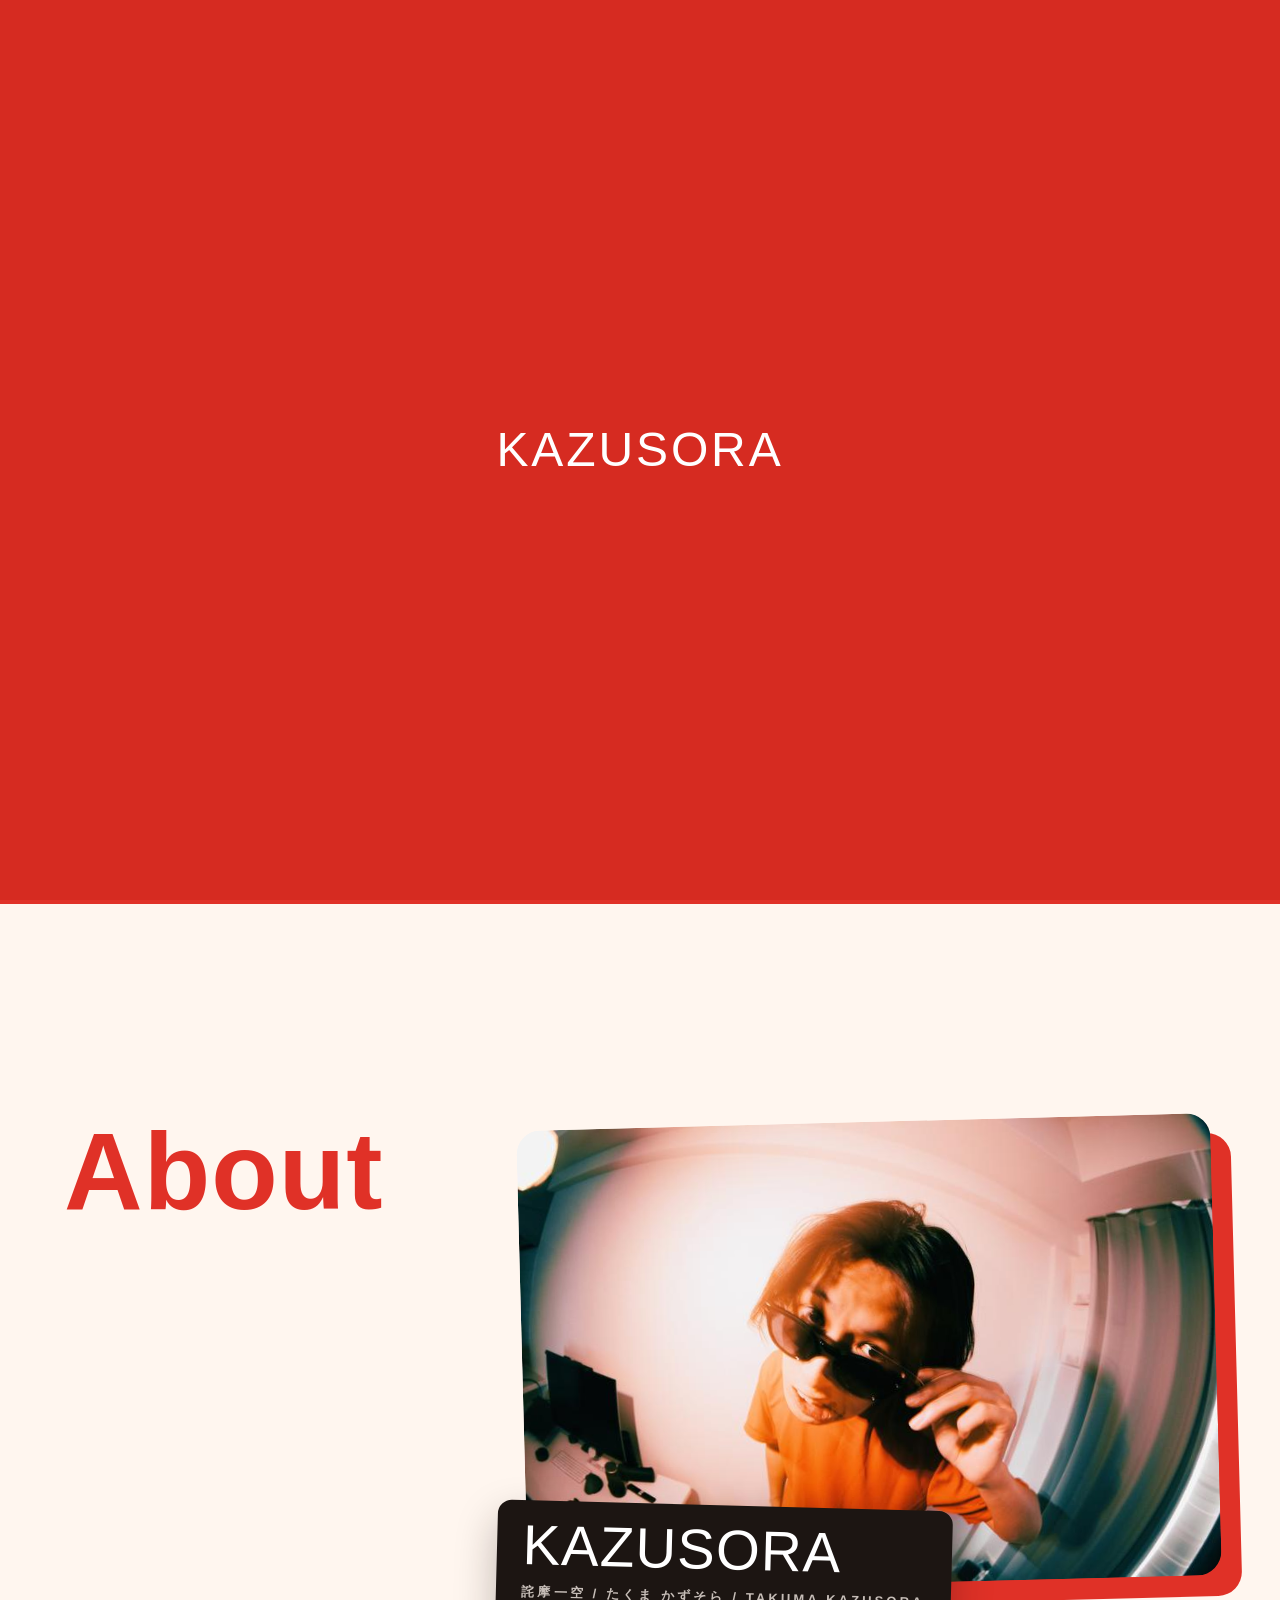
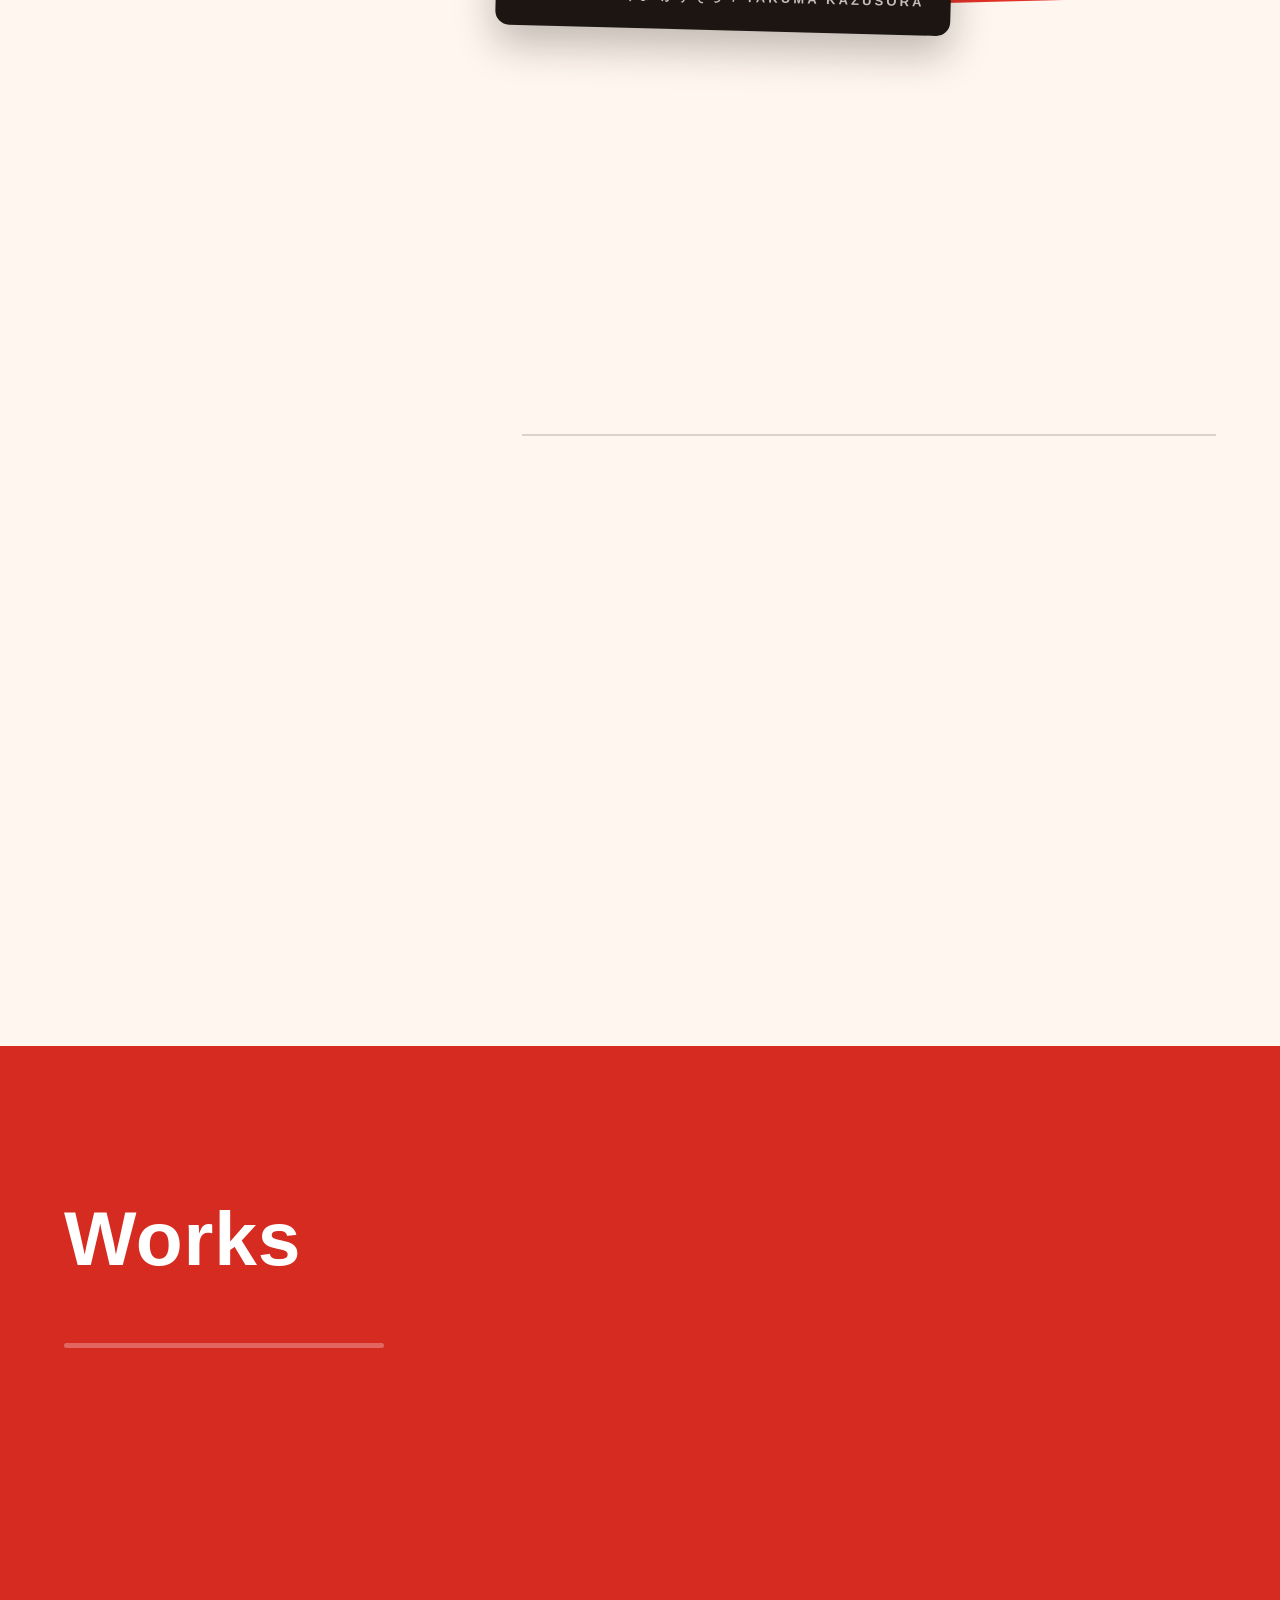
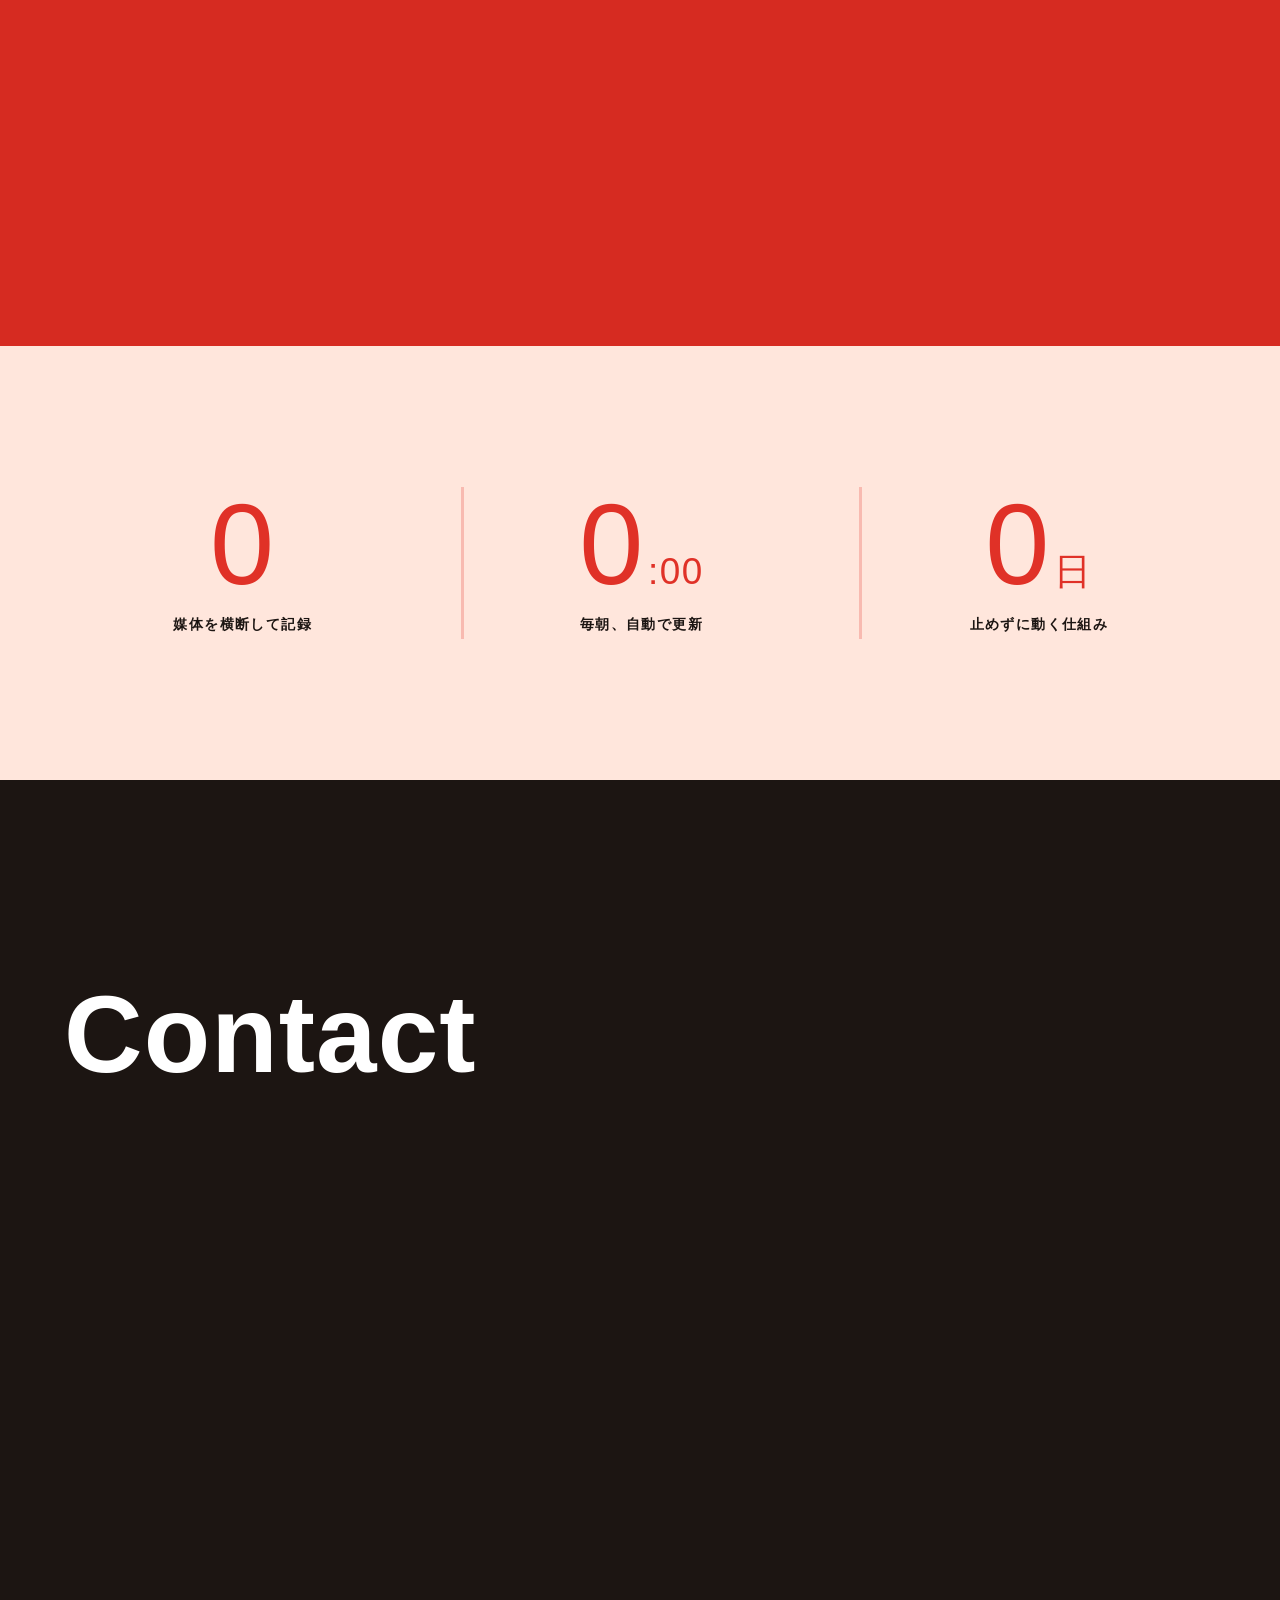
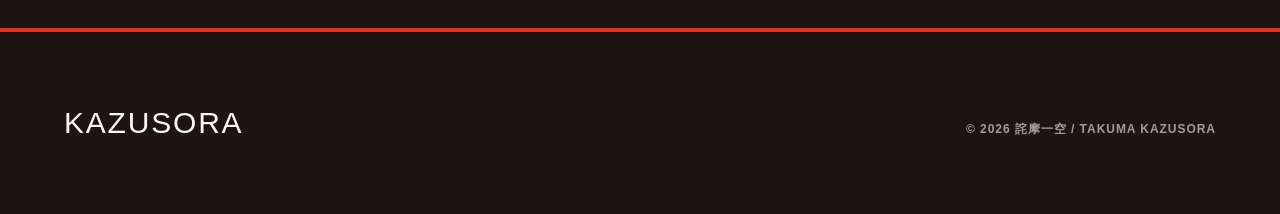
==== index.html @ 60076a7e "名前検索向けに詫摩一空 / TAKUMA KAZUSORA / FIRST SKY の表記と構造化データを追加し、アクセス計測を入れる - タイトル・説明・About に本名と読み・英語表記を表示 -" ====
<!DOCTYPE html>
<html lang="ja">
<head>
<meta charset="UTF-8">
<meta name="viewport" content="width=device-width, initial-scale=1">
<title>詫摩一空（TAKUMA KAZUSORA / たくまかずそら）公式サイト｜熱狂ラジオ</title>
<meta name="description" content="詫摩一空（たくま かずそら / TAKUMA KAZUSORA / KAZUSORA / FIRST SKY）の公式サイト。フェス・クラブ・チケットの現場で実際に起きたことを当事者に聞き、短い動画で記録するメディア「熱狂ラジオ」を企画・出演・編集。YouTube・Instagram・TikTokで配信中。">
<link rel="canonical" href="https://kazusora.com/">
<meta name="theme-color" content="#d62b21">
<meta name="format-detection" content="telephone=no">

<!-- 読み込みを許可する場所を限定する。万一なにか仕込まれても、
     ここに書かれていない場所からのコード実行はブラウザが拒否する。
     GitHub Pages はHTTPヘッダを設定できないため meta で指定している -->
<meta http-equiv="Content-Security-Policy" content="
  default-src 'self';
  script-src 'self' 'unsafe-inline' https://static.cloudflareinsights.com;
  style-src 'self' 'unsafe-inline' https://fonts.googleapis.com;
  font-src 'self' https://fonts.gstatic.com;
  img-src 'self' data:;
  connect-src 'self' https://cloudflareinsights.com;
  object-src 'none';
  base-uri 'self';
  form-action 'none';
  upgrade-insecure-requests">
<!-- 他サイトへ遷移するとき、閲覧していたURLの詳細を渡さない -->
<meta name="referrer" content="strict-origin-when-cross-origin">

<!-- SNSに貼られたときの表示 -->
<meta property="og:type" content="website">
<meta property="og:url" content="https://kazusora.com/">
<meta property="og:title" content="詫摩一空（TAKUMA KAZUSORA）｜熱狂ラジオ">
<meta property="og:description" content="フェス・クラブ・チケットの現場で実際に起きたことを、当事者に聞いて短い動画で記録しています。">
<meta property="og:site_name" content="KAZUSORA">
<meta property="og:locale" content="ja_JP">
<meta property="og:image" content="https://kazusora.com/assets/img/og.jpg">
<meta property="og:image:width" content="1200">
<meta property="og:image:height" content="630">
<meta property="og:image:alt" content="KAZUSORA — Record of the fever">
<meta name="twitter:card" content="summary_large_image">
<meta name="twitter:title" content="詫摩一空（TAKUMA KAZUSORA）｜熱狂ラジオ">
<meta name="twitter:description" content="フェス・クラブ・チケットの現場で実際に起きたことを、当事者に聞いて短い動画で記録しています。">
<meta name="twitter:image" content="https://kazusora.com/assets/img/og.jpg">

<!-- 検索エンジンに「誰のサイトか」を構造化して伝える -->
<script type="application/ld+json">
{
  "@context": "https://schema.org",
  "@graph": [
    {
      "@type": "WebSite",
      "@id": "https://kazusora.com/#website",
      "url": "https://kazusora.com/",
      "name": "KAZUSORA",
      "alternateName": ["詫摩一空 公式サイト", "TAKUMA KAZUSORA"],
      "inLanguage": "ja",
      "publisher": { "@id": "https://kazusora.com/#person" }
    },
    {
      "@type": "ProfilePage",
      "@id": "https://kazusora.com/#profile",
      "url": "https://kazusora.com/",
      "name": "詫摩一空（TAKUMA KAZUSORA）公式サイト",
      "isPartOf": { "@id": "https://kazusora.com/#website" },
      "mainEntity": { "@id": "https://kazusora.com/#person" }
    },
    {
      "@type": "Person",
      "@id": "https://kazusora.com/#person",
      "name": "詫摩一空",
      "familyName": "詫摩",
      "givenName": "一空",
      "alternateName": [
        "TAKUMA KAZUSORA", "Takuma Kazusora", "Kazusora Takuma",
        "KAZUSORA", "Kazusora", "TAKUMA",
        "たくまかずそら", "たくま かずそら", "タクマカズソラ",
        "かずそら", "カズソラ",
        "FIRST SKY", "First Sky"
      ],
      "url": "https://kazusora.com/",
      "image": "https://kazusora.com/assets/img/og.jpg",
      "description": "音楽・ライブ・フェス・チケットの現場で起きたことを、短い動画とデータで記録している。",
      "knowsAbout": ["音楽", "ライブ", "フェス", "チケット", "ショート動画"],
      "sameAs": [
        "https://www.youtube.com/@nekkyoradio",
        "https://www.instagram.com/nekkyouradio/",
        "https://www.tiktok.com/@nekkyou_radio"
      ]
    }
  ]
}
</script>

<script>document.documentElement.className += ' js';</script>
<link rel="icon" href="./favicon.svg" type="image/svg+xml">
<link rel="preconnect" href="https://fonts.googleapis.com">
<link rel="preconnect" href="https://fonts.gstatic.com" crossorigin>
<link rel="stylesheet" href="https://fonts.googleapis.com/css2?family=Anton&family=Zen+Kaku+Gothic+New:wght@400;500;700;900&display=swap">
<link rel="stylesheet" href="./assets/css/style.css?v=2">
</head>
<body>

<!-- 紙の粒子感を出すオーバーレイ -->
<div class="cGrain" aria-hidden="true"></div>

<!-- 読み込み時の幕 -->
<div class="cCurtain" id="curtain" aria-hidden="true">
  <div class="cCurtain__mark">KAZUSORA</div>
</div>

<header class="lHeader" id="header">
  <a class="lHeader__logo" href="#top">KAZUSORA</a>
  <nav class="lHeader__nav">
    <a class="lHeader__nav_item js-anchor" href="#about"><span>About</span><span aria-hidden="true">About</span></a>
    <a class="lHeader__nav_item js-anchor" href="#works"><span>Works</span><span aria-hidden="true">Works</span></a>
    <a class="lHeader__nav_item js-anchor" href="#contact"><span>Contact</span><span aria-hidden="true">Contact</span></a>
  </nav>
</header>

<!-- 両端をずっと流れる帯。装飾なので読み上げ対象から外す。
     左だけ不要になったら、下の cMarquee--left のブロックごと消せばよい -->
<div class="cMarquee cMarquee--left" aria-hidden="true">
  <div class="cMarquee__track">
    <span class="cMarquee__text">KAZUSORA / KAZUSORA / KAZUSORA / KAZUSORA / KAZUSORA / KAZUSORA / KAZUSORA / KAZUSORA / KAZUSORA / KAZUSORA / </span>
    <span class="cMarquee__text">KAZUSORA / KAZUSORA / KAZUSORA / KAZUSORA / KAZUSORA / KAZUSORA / KAZUSORA / KAZUSORA / KAZUSORA / KAZUSORA / </span>
  </div>
</div>

<div class="cMarquee cMarquee--right" aria-hidden="true">
  <div class="cMarquee__track">
    <span class="cMarquee__text">KAZUSORA / KAZUSORA / KAZUSORA / KAZUSORA / KAZUSORA / KAZUSORA / KAZUSORA / KAZUSORA / KAZUSORA / KAZUSORA / </span>
    <span class="cMarquee__text">KAZUSORA / KAZUSORA / KAZUSORA / KAZUSORA / KAZUSORA / KAZUSORA / KAZUSORA / KAZUSORA / KAZUSORA / KAZUSORA / </span>
  </div>
</div>

<main id="top">

  <!-- ============ FV ============ -->
  <section class="pFv">
    <div class="pFv__bg" data-parallax="0.18" aria-hidden="true"></div>

    <!-- 装飾としての写真。内容はABOUTの同じ写真が担うので読み上げ対象から外す -->
    <div class="pFv__photo" data-parallax="0.07" aria-hidden="true">
      <img src="./assets/img/portrait.jpg"
           srcset="./assets/img/portrait-800.jpg 800w, ./assets/img/portrait.jpg 1600w"
           sizes="(min-width: 900px) 52vw, 100vw"
           alt="" width="1600" height="1067" decoding="async"
           onerror="this.closest('.pFv__photo').style.display='none'">
    </div>

    <div class="pFv__inner">
      <p class="pFv__eyebrow js-chars">Record of the fever</p>

      <h1 class="pFv__title">
        <span class="pFv__title_line js-chars">KAZUSORA</span>
      </h1>

      <p class="pFv__lead">
        <span class="js-lines">熱狂は、終わった瞬間から</span>
        <span class="js-lines">忘れられていく。</span>
        <span class="js-lines">だから、記録している。</span>
      </p>
    </div>

  </section>

  <!-- ============ ABOUT ============ -->
  <section class="pAbout" id="about">
    <div class="pAbout__inner">

      <div class="pAbout__head">
        <h2 class="cHeading">
          <span class="cHeading__en js-chars">About</span>
          <span class="cHeading__ja js-lines">記録する人</span>
        </h2>
      </div>

      <div class="pAbout__body">

        <!-- 写真が未設置のうちは枠ごと隠す（画像だけ壊れて見えるのを防ぐ） -->
        <figure class="pAbout__photo">
          <img src="./assets/img/portrait.jpg"
               srcset="./assets/img/portrait-800.jpg 800w, ./assets/img/portrait.jpg 1600w"
               sizes="(min-width: 900px) 56vw, 88vw"
               alt="サングラスを指で下げてこちらを見る詫摩一空（KAZUSORA）。魚眼レンズで撮影された、オレンジの照明の効いた一枚"
               width="1600" height="1067" loading="lazy" decoding="async"
               onerror="this.closest('.pAbout__photo').style.display='none'">
          <figcaption class="pAbout__photo_cap">
            <span class="pAbout__photo_cap_en">KAZUSORA</span>
            <span class="pAbout__photo_cap_ja">詫摩一空 / たくま かずそら / TAKUMA KAZUSORA</span>
          </figcaption>
        </figure>

        <p class="pAbout__text js-lines">
          フェスやクラブ、チケットの現場では、毎日なにかが起きています。うまくいった話より、
          損をした話や揉めた話のほうが圧倒的によく聞かれる——それは感想ではなく、
          毎朝集めている自分の再生データがそう言っています。
        </p>
        <p class="pAbout__text js-lines">
          当事者から直接聞いて、短い映像にして残す。同時に、その一本がどこまで届いたのかを
          数字で追いかける。<em>つくることと、確かめることを、同じ人間がやる。</em>
          それが一番速いと思っています。
        </p>

        <dl class="pAbout__meta">
          <div class="pAbout__meta_row" data-from="left">
            <dt>名前</dt>
            <dd>詫摩一空（たくま かずそら / TAKUMA KAZUSORA）</dd>
          </div>
          <div class="pAbout__meta_row" data-from="left">
            <dt>呼び名</dt>
            <dd>KAZUSORA / カズソラ / FIRST SKY（「一空」の英語読み）</dd>
          </div>
          <div class="pAbout__meta_row" data-from="left">
            <dt>やっていること</dt>
            <dd>短尺映像メディアの企画・出演・編集 / 分析基盤の自作</dd>
          </div>
          <div class="pAbout__meta_row" data-from="left">
            <dt>扱う領域</dt>
            <dd>音楽・ライブ・フェス・チケット</dd>
          </div>
          <div class="pAbout__meta_row" data-from="left">
            <dt>拠点</dt>
            <dd>日本 / Japan</dd>
          </div>
        </dl>
      </div>

    </div>
  </section>

  <!-- ============ WORKS（横スクロール） ============ -->
  <section class="pWorks" id="works">
    <div class="pWorks__sticky">

      <div class="pWorks__head">
        <h2 class="cHeading cHeading--light">
          <span class="cHeading__en js-chars">Works</span>
          <span class="cHeading__ja js-lines">つくっているもの</span>
        </h2>
        <div class="pWorks__progress" aria-hidden="true"><i id="worksProgress"></i></div>
      </div>

      <div class="pWorks__track" id="worksTrack">

        <article class="pWorks__item">
          <span class="pWorks__item_num">01</span>
          <h3 class="pWorks__item_title">熱狂ラジオ</h3>
          <p class="pWorks__item_role">企画 / 出演 / 編集</p>
          <p class="pWorks__item_text">
            音楽の現場にいる人に、実際に起きたことを聞くショート動画メディア。
            YouTube・Instagram・TikTok の3媒体で毎週配信しています。
            派手な成功譚ではなく、損得と失敗の話を軸に置いているのが特徴です。
          </p>
          <ul class="pWorks__item_tags">
            <li>YouTube</li><li>Instagram</li><li>TikTok</li>
          </ul>
        </article>

        <article class="pWorks__item">
          <span class="pWorks__item_num">02</span>
          <h3 class="pWorks__item_title">毎朝レポート</h3>
          <p class="pWorks__item_role">設計 / 開発 / 運用</p>
          <p class="pWorks__item_text">
            3媒体に散らばった数字を毎朝7時に自動で集め、伸びている投稿と沈んでいる投稿を
            判定して手元に届ける仕組み。判断の材料を、勘ではなく記録から取り出すために
            自分で書きました。サーバーは持たず、全自動で動き続けます。
          </p>
          <ul class="pWorks__item_tags">
            <li>Python</li><li>GitHub Actions</li><li>Claude API</li>
          </ul>
        </article>

        <article class="pWorks__item pWorks__item--end">
          <p class="pWorks__item_end_text js-lines">記録は、<br>まだ増えています。</p>
          <a class="cLinkButton" href="#contact">
            <span class="cLinkButton__face">
              <span class="cLinkButton__label">Contact</span>
              <span class="cLinkButton__label" aria-hidden="true">Contact</span>
            </span>
            <i class="cLinkButton__corner cLinkButton__corner--tl"></i>
            <i class="cLinkButton__corner cLinkButton__corner--br"></i>
          </a>
        </article>

      </div>
    </div>
  </section>

  <!-- ============ NUMBERS ============ -->
  <section class="pNumbers">
    <div class="pNumbers__inner">
      <ul class="pNumbers__list">
        <li class="pNumbers__item">
          <span class="pNumbers__item_num"><span class="js-count" data-to="3">0</span></span>
          <span class="pNumbers__item_label">媒体を横断して記録</span>
        </li>
        <li class="pNumbers__item">
          <span class="pNumbers__item_num"><span class="js-count" data-to="7">0</span><small>:00</small></span>
          <span class="pNumbers__item_label">毎朝、自動で更新</span>
        </li>
        <li class="pNumbers__item">
          <span class="pNumbers__item_num"><span class="js-count" data-to="365">0</span><small>日</small></span>
          <span class="pNumbers__item_label">止めずに動く仕組み</span>
        </li>
      </ul>
    </div>
  </section>

  <!-- ============ CONTACT ============ -->
  <section class="pContact" id="contact">
    <div class="pContact__inner">

      <h2 class="cHeading cHeading--light">
        <span class="cHeading__en js-chars">Contact</span>
        <span class="cHeading__ja js-lines">つながる</span>
      </h2>

      <p class="pContact__lead js-lines">
        取材・出演・お仕事のご相談は、こちらから。
      </p>

      <ul class="pContact__icons">
        <li data-from="center">
          <a href="https://www.youtube.com/@nekkyoradio" target="_blank" rel="noopener">
            <span class="pContact__icons_mark">
              <svg viewBox="0 0 24 24" width="24" height="24" aria-hidden="true" focusable="false">
                <path fill-rule="evenodd" d="M21.58 7.2a2.78 2.78 0 0 0-1.96-1.96C17.88 4.8 12 4.8 12 4.8s-5.88 0-7.62.44A2.78 2.78 0 0 0 2.42 7.2C2 8.94 2 12 2 12s0 3.06.42 4.8a2.78 2.78 0 0 0 1.96 1.96c1.74.44 7.62.44 7.62.44s5.88 0 7.62-.44a2.78 2.78 0 0 0 1.96-1.96C22 15.06 22 12 22 12s0-3.06-.42-4.8ZM9.9 15.4V8.6l5.9 3.4-5.9 3.4Z"/>
              </svg>
            </span>
            <span class="pContact__icons_label">YouTube</span>
          </a>
        </li>
        <li data-from="center">
          <a href="https://www.instagram.com/nekkyouradio/" target="_blank" rel="noopener">
            <span class="pContact__icons_mark">
              <svg viewBox="0 0 24 24" width="24" height="24" aria-hidden="true" focusable="false">
                <path fill-rule="evenodd" d="M7.8 2h8.4A5.8 5.8 0 0 1 22 7.8v8.4A5.8 5.8 0 0 1 16.2 22H7.8A5.8 5.8 0 0 1 2 16.2V7.8A5.8 5.8 0 0 1 7.8 2Zm0 2A3.8 3.8 0 0 0 4 7.8v8.4A3.8 3.8 0 0 0 7.8 20h8.4a3.8 3.8 0 0 0 3.8-3.8V7.8A3.8 3.8 0 0 0 16.2 4H7.8Zm4.2 3.1a4.9 4.9 0 1 1 0 9.8 4.9 4.9 0 0 1 0-9.8Zm0 2a2.9 2.9 0 1 0 0 5.8 2.9 2.9 0 0 0 0-5.8Zm5.35-2.8a1.15 1.15 0 1 1 0 2.3 1.15 1.15 0 0 1 0-2.3Z"/>
              </svg>
            </span>
            <span class="pContact__icons_label">Instagram</span>
          </a>
        </li>
        <li data-from="center">
          <a href="https://www.tiktok.com/@nekkyou_radio" target="_blank" rel="noopener">
            <span class="pContact__icons_mark">
              <svg viewBox="0 0 24 24" width="24" height="24" aria-hidden="true" focusable="false">
                <path d="M13.3 2h2.5a5.4 5.4 0 0 0 4.6 4.5v2.6a7.7 7.7 0 0 1-4.1-1.3v6.6a6.1 6.1 0 1 1-6.1-6.1c.3 0 .6 0 .9.06v2.7a3.4 3.4 0 1 0 2.4 3.26V2Z"/>
              </svg>
            </span>
            <span class="pContact__icons_label">TikTok</span>
          </a>
        </li>
        <li data-from="center">
          <a href="mailto:soratoki11703@gmail.com">
            <span class="pContact__icons_mark">
              <svg viewBox="0 0 24 24" width="24" height="24" aria-hidden="true" focusable="false">
                <path fill-rule="evenodd" d="M3.5 4.5h17A1.5 1.5 0 0 1 22 6v12a1.5 1.5 0 0 1-1.5 1.5h-17A1.5 1.5 0 0 1 2 18V6a1.5 1.5 0 0 1 1.5-1.5ZM4 7.6V17.5h16V7.6l-8 5.2-8-5.2Zm.9-1.1L12 11.1l7.1-4.6H4.9Z"/>
              </svg>
            </span>
            <span class="pContact__icons_label">Mail</span>
          </a>
        </li>
      </ul>

    </div>
  </section>

</main>

<footer class="lFooter">
  <p class="lFooter__logo">KAZUSORA</p>
  <p class="lFooter__copy">&copy; <span id="year">2026</span> 詫摩一空 / TAKUMA KAZUSORA</p>
</footer>

<!-- 外部CDNから読まず自前で配信する。CDNが乗っ取られると
     このサイト上で任意のコードを実行されるため（サプライチェーン攻撃） -->
<script src="./assets/js/vendor/gsap.min.js"></script>
<script src="./assets/js/vendor/ScrollTrigger.min.js"></script>
<script src="./assets/js/vendor/lenis.min.js"></script>
<script src="./assets/js/burn.js?v=2"></script>
<script src="./assets/js/main.js?v=2"></script>
<script src="./assets/js/cursor-fire.js?v=2"></script>
<!-- アクセス計測（Cloudflare Web Analytics。Cookie は使わない） -->
<script defer src="https://static.cloudflareinsights.com/beacon.min.js" data-cf-beacon='{"token": "9926faf0ab3e4a0c98c5b6c5265ab36c"}'></script>
</body>
</html>
---- assets/css/style.css ----
@charset "UTF-8";

/* =========================================================
   kazusora.com
   ========================================================= */

:root{
  --paper:      #fff6ef;   /* 明るいクリーム */
  --paper-deep: #ffe6dc;   /* ほんのり赤みのある面 */
  --ink:        #1c1512;
  --ink-soft:   #55443d;
  --ink-faint:  #a2887c;

  --accent:      #e03127;  /* 鮮やかな赤（差し色） */
  --accent-deep: #b81f16;  /* 小さい文字用の濃い赤 */
  --red-surface: #d62b21;  /* 赤ベタの面 */

  --line:       rgba(28,21,18,.16);
  --line-light: rgba(255,246,239,.3);

  --font-en: 'Anton', 'Zen Kaku Gothic New', sans-serif;
  --font-ja: 'Zen Kaku Gothic New', -apple-system, BlinkMacSystemFont, 'Hiragino Sans', 'Noto Sans JP', sans-serif;

  /* 参考にしたイージング：ゆっくり効いて、すっと止まる */
  --ease-expo: cubic-bezier(.16,1,.3,1);
  --ease-quart: cubic-bezier(.25,1,.5,1);

  --pad: clamp(20px, 5vw, 80px);
}

*,*::before,*::after{ box-sizing:border-box; }

html{ -webkit-text-size-adjust:100%; scroll-behavior:auto; }

body{
  margin:0;
  background:var(--paper);
  color:var(--ink);
  font-family:var(--font-ja);
  font-weight:500;
  font-size:16px;
  line-height:2.05;
  letter-spacing:.04em;
  overflow-x:hidden;
  -webkit-font-smoothing:antialiased;
}

img{ max-width:100%; height:auto; display:block; }
a{ color:inherit; text-decoration:none; }
ul,ol,dl,dd{ margin:0; padding:0; list-style:none; }
h1,h2,h3,p,figure{ margin:0; }
em{
  font-style:normal; font-weight:900;
  background:linear-gradient(transparent 58%, rgba(224,49,39,.28) 58%);
}

::selection{ background:var(--accent); color:#fff; }

html.lenis, html.lenis body{ height:auto; }
.lenis.lenis-smooth{ scroll-behavior:auto !important; }
.lenis.lenis-stopped{ overflow:hidden; }


/* =========================================================
   紙の粒子感
   ========================================================= */
.cGrain{
  position:fixed; inset:0; z-index:9000;
  pointer-events:none;
  opacity:.16;
  mix-blend-mode:multiply;
  background-image:url("data:image/svg+xml,%3Csvg xmlns='http://www.w3.org/2000/svg' width='180' height='180'%3E%3Cfilter id='n'%3E%3CfeTurbulence type='fractalNoise' baseFrequency='.85' numOctaves='3' stitchTiles='stitch'/%3E%3CfeColorMatrix type='saturate' values='0'/%3E%3C/filter%3E%3Crect width='180' height='180' filter='url(%23n)' opacity='.5'/%3E%3C/svg%3E");
}


/* =========================================================
   右端を流れる帯
   ========================================================= */
.cMarquee{
  position:fixed; top:0; z-index:7000;
  width:clamp(34px,3.2vw,48px);   /* 本文の余白（5vw）より必ず狭くして重ならないようにする */
  height:100svh;
  overflow:hidden;
  background:var(--ink);
  pointer-events:none;
  display:none;
}
.cMarquee--right{ right:0; }
.cMarquee--left{ left:0; }
/* 左は逆向きに流して、右と対向させる */
.cMarquee--left .cMarquee__track{ animation-direction:reverse; }
/* 余白が足りない画面では出さない */
@media (min-width:900px){
  .cMarquee{ display:block; }
}
/* 赤ベタ・黒ベタの面に来たら反転させる（黒地に黒で消えるのを防ぐ） */
.cMarquee.is-light{ background:var(--paper); }
.cMarquee.is-light .cMarquee__text{ color:var(--ink); }

.cMarquee__track{
  display:flex; flex-direction:column;
  animation:marqueeY 44s linear infinite;
  will-change:transform;
}
.cMarquee__text{
  writing-mode:vertical-rl;
  font-family:var(--font-en);
  font-size:clamp(13px,1.2vw,16px);
  letter-spacing:.24em;
  color:var(--paper);
  white-space:nowrap;
  transition:color .5s var(--ease-quart);
}
/* 同じ文を2つ並べ、1つ分ちょうど動かすことで継ぎ目なく繰り返す */
@keyframes marqueeY{
  from{ transform:translateY(0); }
  to{ transform:translateY(-50%); }
}
@media (prefers-reduced-motion:reduce){
  .cMarquee__track{ animation:none; }
}


/* =========================================================
   燃焼トランジション
   ========================================================= */
/* 開幕の幕そのものなので、ヘッダーや帯より前面に置く */
.cBurn{
  position:fixed; inset:0; z-index:9400;
  pointer-events:none;
  display:none;
}
.cBurn.is-active{ display:block; }


/* =========================================================
   カーソルの炎
   ========================================================= */
.cFire{
  position:fixed; inset:0; z-index:8500;
  pointer-events:none;
}

/* カーソルが灯す火明かり。
   文字より後ろ（z-index:0）に置き、blend も使わない。
   前面から重ねて明るくすると、白に近い文字が飛んで逆に読めなくなる */
.cLight{
  position:absolute; top:0; left:0; z-index:0;
  width:clamp(340px,40vw,620px); aspect-ratio:1;
  pointer-events:none;
  opacity:0;
  transition:opacity .6s var(--ease-quart);
  will-change:transform;
}
.cLight.is-on{ opacity:1; }
/* 揺らぎは内側にかける。外側は点灯/消灯だけを担当する */
.cLight__core{
  position:absolute; inset:0; display:block;
  border-radius:50%;
  background:radial-gradient(circle closest-side,
    rgba(255,228,186,.30) 0%,
    rgba(255,172,92,.185) 22%,
    rgba(216,72,40,.09) 46%,
    rgba(216,72,40,0) 72%);
  will-change:transform,opacity;
}
/* 芯をもう一枚重ねる。一枚のグラデーションだけだと平板に見える */
.cLight__core::before{
  content:""; position:absolute; inset:27%;
  border-radius:50%;
  background:radial-gradient(circle closest-side,
    rgba(255,240,214,.26) 0%,
    rgba(255,198,128,.13) 44%,
    rgba(255,198,128,0) 76%);
}
/* 光より前に本文を置く */
.pContact__inner{ position:relative; z-index:1; }
.lFooter__logo, .lFooter__copy{ position:relative; z-index:1; }
@media (prefers-reduced-motion:reduce){ .cLight{ display:none; } }


/* =========================================================
   ローディングの幕
   ========================================================= */
.cCurtain{ display:none; }
.js .cCurtain{
  position:fixed; inset:0; z-index:9500;
  background:var(--red-surface);
  display:grid; place-items:center;
}
.cCurtain__mark{
  font-family:var(--font-en);
  color:#fff;
  font-size:clamp(28px,5vw,48px);
  letter-spacing:.06em;
}


/* =========================================================
   ヘッダー
   ========================================================= */
.lHeader{
  position:fixed; top:0; left:0; width:100%; z-index:8000;
  display:flex; align-items:center; justify-content:space-between;
  padding:clamp(16px,2.4vw,30px) var(--pad);
  color:var(--ink);
  transition:transform .8s var(--ease-expo), opacity .8s var(--ease-expo), color .5s var(--ease-quart);
}
/* 赤ベタ・黒ベタの面に乗ったら白抜きにする */
.lHeader.is-light{ color:#fff; }
.lHeader.is-hidden{ transform:translateY(-110%); opacity:0; }

.lHeader__logo{
  font-family:var(--font-en);
  font-size:clamp(19px,2.1vw,26px);
  letter-spacing:.06em;
}

.lHeader__nav{ display:flex; gap:clamp(16px,2.4vw,36px); }
/* 同じ文字を2枚重ね、ホバーで下から入れ替える */
.lHeader__nav_item{
  font-family:var(--font-en);
  font-size:clamp(13px,1.3vw,16px); letter-spacing:.08em;
  display:block; overflow:hidden; height:1.5em; line-height:1.5em;
}
.lHeader__nav_item span{
  display:block;
  transition:transform .6s var(--ease-expo), color .3s;
}
.lHeader__nav_item:hover span{ transform:translateY(-100%); color:var(--accent); }
.lHeader.is-light .lHeader__nav_item:hover span{ color:var(--paper-deep); }

/* 狭い画面では収まらないので詰める（Anton は同じ級数でも横幅を食う） */
@media (max-width:480px){
  .lHeader{ padding-inline:16px; }
  .lHeader__logo{ font-size:16px; }
  .lHeader__nav{ gap:12px; }
  .lHeader__nav_item{ font-size:11px; letter-spacing:.04em; }
}


/* =========================================================
   見出し
   ========================================================= */
.cHeading{ display:flex; flex-direction:column; gap:.45em; }
.cHeading__en{
  font-family:var(--font-en);
  font-size:clamp(48px,8.5vw,120px);
  line-height:.92; letter-spacing:.01em;
  color:var(--accent);
}
.cHeading__ja{
  font-size:clamp(14px,1.5vw,17px); font-weight:900;
  letter-spacing:.14em;
  color:var(--ink);
  display:flex; align-items:center; gap:.8em;
}
.cHeading__ja::before{
  content:""; width:clamp(24px,3.4vw,48px); height:4px; border-radius:2px;
  background:var(--accent); flex:none;
}
.cHeading--light .cHeading__en{ color:#fff; }
.cHeading--light .cHeading__ja{ color:rgba(255,246,239,.85); }
.cHeading--light .cHeading__ja::before{ background:#fff; }


/* =========================================================
   リンクボタン
   ========================================================= */
.cLinkButton{
  position:relative; display:inline-block;
  padding:1em 2.8em;
  background:var(--accent); color:#fff;
  border-radius:999px;
  font-family:var(--font-en);
  font-size:clamp(15px,1.5vw,18px); letter-spacing:.08em;
  overflow:hidden;
  transition:transform .5s var(--ease-expo), background-color .4s;
}
.cLinkButton:hover{ transform:translateY(-4px); background:#fff; color:var(--accent); }
.cLinkButton__face{ display:block; position:relative; overflow:hidden; height:1.3em; }
.cLinkButton__label{
  display:block; line-height:1.3em;
  transition:transform .7s var(--ease-expo);
}
.cLinkButton:hover .cLinkButton__label{ transform:translateY(-1.3em); }
.cLinkButton__corner{ display:none; }


/* =========================================================
   FV
   ========================================================= */
.pFv{
  position:relative;
  min-height:100svh;
  display:flex; align-items:center;
  padding:0 var(--pad);
  overflow:hidden;
}
.pFv__bg{
  position:absolute; inset:-15% 0 -15% 0;
  background:
    radial-gradient(52% 42% at 82% 20%, rgba(224,49,39,.30) 0%, transparent 62%),
    radial-gradient(46% 40% at 6% 92%, rgba(255,138,90,.34) 0%, transparent 64%);
  will-change:transform;
}

/* 右側に写真。左端を透明にぼかして、紙の地色に溶かし込む */
.pFv__photo{
  position:absolute; top:0; bottom:0; right:0;
  width:min(44%, 760px);
  display:flex; align-items:center;   /* 縦は中央。写真は元の縦横比のまま置く */
  z-index:0;
  -webkit-mask-image:linear-gradient(to right, transparent 0%, #000 46%);
  mask-image:linear-gradient(to right, transparent 0%, #000 46%);
  will-change:transform;
}
.pFv__photo img{
  width:100%; height:auto;   /* cover で拡大すると顔が大きくなりすぎる */
}
/* 横に並べられない画面では、背景として薄く敷く */
@media (max-width:899px){
  .pFv__photo{
    top:0; bottom:0; width:100%;
    opacity:.22;
    -webkit-mask-image:linear-gradient(to bottom, #000 42%, transparent 94%);
    mask-image:linear-gradient(to bottom, #000 42%, transparent 94%);
  }
  /* こちらは画面いっぱいに敷きたいので、はみ出す分は切って埋める */
  .pFv__photo img{ height:100%; object-fit:cover; object-position:58% 50%; }
}

.pFv__inner{ position:relative; width:100%; max-width:1400px; margin-inline:auto; z-index:2; }

.pFv__eyebrow{
  font-family:var(--font-en);
  font-size:clamp(13px,1.5vw,18px);
  letter-spacing:.14em;
  color:var(--accent-deep);
  margin-bottom:clamp(14px,2vw,26px);
}
.pFv__title{
  font-family:var(--font-en);
  font-weight:400; /* Anton は1ウェイトだが見た目は極太 */
  font-size:clamp(64px,16vw,270px);
  line-height:.9; letter-spacing:.005em;
  color:var(--accent);
  margin-bottom:clamp(26px,3.6vw,52px);
}
.pFv__lead{
  font-size:clamp(15px,1.6vw,20px);
  font-weight:700;
  line-height:2.1; letter-spacing:.06em;
  color:var(--ink-soft);
}
.pFv__lead span{ display:block; }



/* =========================================================
   ABOUT
   ========================================================= */
.pAbout{
  padding:clamp(110px,17vw,240px) var(--pad);
  border-top:4px solid var(--accent);
}
.pAbout__inner{
  max-width:1400px; margin-inline:auto;
  display:grid; gap:clamp(48px,7vw,110px);
  grid-template-columns:minmax(0,1fr);
}
@media (min-width:900px){
  .pAbout__inner{ grid-template-columns:minmax(240px,32%) minmax(0,1fr); }
  .pAbout__head{ position:sticky; top:22vh; align-self:start; }
}
/* 紹介写真。赤いブロックを後ろにずらして重ねる */
.pAbout__photo{
  position:relative;
  margin:0 0 clamp(58px,6.5vw,104px);   /* 食み出すプレートのぶん下を空ける */
  transform:rotate(-1.5deg);
}
.pAbout__photo::before{
  content:"";
  position:absolute;
  inset:clamp(14px,1.6vw,22px) calc(clamp(14px,1.6vw,22px) * -1) calc(clamp(14px,1.6vw,22px) * -1) clamp(14px,1.6vw,22px);
  background:var(--accent);
  border-radius:24px;
  z-index:0;
}
.pAbout__photo img{
  position:relative; z-index:1;
  width:100%; height:auto;
  border-radius:24px;
  display:block;
}
/* 写真の左下から食み出すネームプレート */
.pAbout__photo_cap{
  position:absolute; z-index:2;
  left:0; bottom:0;
  /* 写真は -1.5度。逆向きに +3度かけて、傾きを対比させる */
  transform:translate(0, 34%) rotate(3deg);
  background:var(--ink);
  padding:clamp(14px,1.5vw,20px) clamp(18px,2vw,30px);
  border-radius:14px;
  display:flex; flex-direction:column; gap:.5em;
  box-shadow:0 18px 40px rgba(28,21,18,.28);
}
@media (min-width:900px){
  .pAbout__photo_cap{ left:clamp(-40px,-2.4vw,-20px); }
}
.pAbout__photo_cap_en{
  display:block;
  font-family:var(--font-en);
  font-size:clamp(30px,4.4vw,60px);
  line-height:.92; letter-spacing:.02em;
  color:#fff;
}
.pAbout__photo_cap_ja{
  display:block;
  font-size:clamp(11px,1.1vw,13px); font-weight:900;
  letter-spacing:.24em; color:rgba(255,246,239,.75);
}

.pAbout__text{
  font-size:clamp(15px,1.4vw,18px);
  font-weight:500;
  line-height:2.4; letter-spacing:.06em;
  margin-bottom:1.8em; max-width:44em;
}
.pAbout__meta{
  margin-top:clamp(40px,6vw,80px);
  border-top:2px solid var(--line);
}
.pAbout__meta_row{
  display:grid; gap:.2em 2em;
  grid-template-columns:minmax(0,1fr);
  padding:1.4em 0;
  border-bottom:2px solid var(--line);
}
@media (min-width:640px){
  .pAbout__meta_row{ grid-template-columns:11em minmax(0,1fr); }
}
.pAbout__meta_row dt{
  font-size:12px; font-weight:900; letter-spacing:.12em;
  color:var(--accent-deep); padding-top:.6em;
}
.pAbout__meta_row dd{ font-size:15px; font-weight:700; letter-spacing:.04em; }


/* =========================================================
   WORKS（赤ベタ・横スクロール）
   ========================================================= */
.pWorks{
  background:var(--red-surface);
  color:#fff;
  position:relative;
}
.pWorks__sticky{
  display:flex; flex-direction:column; justify-content:center;
  gap:clamp(22px,3vw,40px);
  padding:clamp(56px,7vw,84px) 0;
  overflow:hidden;
}
/* 固定表示する要素は画面ちょうどの高さにする（はみ出すとピンがずれる） */
@media (min-width:900px){
  .pWorks__sticky{ height:100svh; }
  /* 横スクロールが成立しないときは高さを内容なりにする */
  .pWorks.is-static .pWorks__sticky{ height:auto; padding-block:clamp(90px,11vw,150px); }
  .pWorks.is-static .pWorks__progress{ display:none; }
}
@media (max-width:899px){
  .pWorks__sticky{ min-height:0; }
}
.pWorks__head{
  padding-inline:var(--pad);
  display:flex; flex-direction:column; gap:clamp(14px,2vw,24px);
}
.pWorks .cHeading__en{ font-size:clamp(42px,6vw,86px); }

.pWorks__progress{
  width:min(320px,42vw); height:5px; border-radius:3px;
  background:rgba(255,255,255,.28); position:relative; overflow:hidden;
}
.pWorks__progress i{
  position:absolute; inset:0 auto 0 0; width:0%;
  background:#fff; border-radius:3px;
}

.pWorks__track{
  display:flex; align-items:stretch;
  gap:clamp(24px,4vw,64px);
  padding-inline:var(--pad);
  will-change:transform;
}
/* 横スクロールしない画面では縦積み */
@media (max-width:899px){
  .pWorks__track{ flex-direction:column; transform:none !important; }
  .pWorks__progress{ display:none; }
}

.pWorks__item{
  flex:none;
  width:min(620px,78vw);
  padding:clamp(26px,2.6vw,38px) clamp(24px,2.4vw,36px);
  background:rgba(255,255,255,.1);
  border-radius:22px;
  display:flex; flex-direction:column;
}
@media (max-width:899px){ .pWorks__item{ width:100%; } }

.pWorks__item_num{
  font-family:var(--font-en);
  font-size:clamp(34px,4vw,54px);
  line-height:1; color:#fff; opacity:.55;
  margin-bottom:clamp(14px,1.8vw,24px);
}
.pWorks__item_title{
  font-size:clamp(24px,2.8vw,38px);
  font-weight:900; line-height:1.4; letter-spacing:.02em;
  margin-bottom:.4em;
}
.pWorks__item_role{
  font-size:12px; font-weight:900; letter-spacing:.14em;
  color:#fff;
  margin-bottom:1.4em;
}
.pWorks__item_text{
  font-size:15px; font-weight:500; line-height:2.05; letter-spacing:.05em;
  color:#fff;
  margin-bottom:1.8em;
}
/* 画面が縦に短いノートPCでも収まるように */
@media (min-width:900px) and (max-height:800px){
  .pWorks__item_text{ font-size:14px; line-height:1.9; }
  .pWorks__item_num{ margin-bottom:12px; }
}

.pWorks__item_tags{ display:flex; flex-wrap:wrap; gap:.55em; margin-top:auto; }
.pWorks__item_tags li{
  font-family:var(--font-en);
  font-size:13px; letter-spacing:.05em;
  padding:.45em 1.15em;
  background:#fff; color:var(--red-surface);
  border-radius:999px;
}

.pWorks__item--end{
  justify-content:center; align-items:flex-start;
  gap:clamp(24px,3vw,40px);
  background:none; width:min(480px,72vw);
}
@media (max-width:899px){
  .pWorks__item--end{ width:100%; padding-top:clamp(20px,6vw,40px); }
}
.pWorks__item_end_text{
  font-size:clamp(24px,3vw,40px);
  font-weight:900; line-height:1.6; letter-spacing:.03em;
}
.pWorks__item--end .cLinkButton{ background:#fff; color:var(--accent); }
.pWorks__item--end .cLinkButton:hover{ background:var(--ink); color:#fff; }


/* =========================================================
   NUMBERS
   ========================================================= */
.pNumbers{
  background:var(--paper-deep);
  padding:clamp(80px,11vw,150px) var(--pad);
}
.pNumbers__inner{ max-width:1400px; margin-inline:auto; }
.pNumbers__list{
  display:grid; gap:clamp(40px,6vw,24px);
  grid-template-columns:minmax(0,1fr);
  text-align:center;
}
@media (min-width:760px){
  .pNumbers__list{ grid-template-columns:repeat(3,minmax(0,1fr)); }
  .pNumbers__item + .pNumbers__item{ border-left:3px solid rgba(224,49,39,.24); }
}
.pNumbers__item{ display:flex; flex-direction:column; gap:.5em; padding-inline:1em; }
.pNumbers__item_num{
  font-family:var(--font-en);
  font-size:clamp(66px,9vw,140px);
  line-height:1; letter-spacing:.01em;
  color:var(--accent);
}
.pNumbers__item_num small{ font-size:.32em; letter-spacing:.04em; margin-left:.1em; }
.pNumbers__item_label{
  font-size:14px; font-weight:900; letter-spacing:.1em; color:var(--ink);
}


/* =========================================================
   CONTACT
   ========================================================= */
.pContact{
  background:var(--ink); color:var(--paper);
  padding:clamp(110px,16vw,220px) var(--pad);
  /* 火明かりを内側だけに効かせるため、独立した重ね合わせの箱にする */
  position:relative; overflow:hidden; isolation:isolate;
}
.pContact__inner{ max-width:1400px; margin-inline:auto; }
.pContact__lead{
  margin-top:clamp(26px,3.4vw,46px);
  font-size:16px; font-weight:700; letter-spacing:.06em;
  color:rgba(255,246,239,.8);
}
/* アイコンを横一列に並べる */
.pContact__icons{
  margin-top:clamp(46px,6vw,84px);
  display:flex; flex-wrap:wrap;
  gap:clamp(20px,3vw,44px);
}
/* --lit は 0〜1。カーソルの近さに応じて JS が入れる。
   素の状態は沈ませ、近づくと浮かび上がる */
.pContact__icons a{
  --lit:0;
  display:flex; flex-direction:column; align-items:center;
  gap:.9em;
}
/* JS が無い環境でもホバーで灯るようにしておく */
.pContact__icons a:hover, .pContact__icons a:focus-visible{ --lit:1; }

.pContact__icons_mark{
  width:clamp(64px,7.4vw,104px); aspect-ratio:1;
  border-radius:50%;
  display:grid; place-items:center;
  border:2px solid rgba(255,246,239, calc(.20 + .62 * var(--lit)));
  background:rgba(255,150,72, calc(.13 * var(--lit)));
  /* 光彩を2層に重ねて、芯と外周をつくる */
  box-shadow:
    0 0 calc(14px * var(--lit)) rgba(255,220,175, calc(.55 * var(--lit))),
    0 0 calc(52px * var(--lit)) rgba(240,110,55,  calc(.45 * var(--lit)));
  transform:scale(calc(1 + .08 * var(--lit)));
  will-change:transform;
}
.pContact__icons_mark svg{
  width:46%; height:46%;
  display:block;
  fill:rgba(255,246,239, calc(.46 + .54 * var(--lit)));
  filter:drop-shadow(0 0 calc(12px * var(--lit)) rgba(255,190,130, calc(.7 * var(--lit))));
}
.pContact__icons_label{
  font-family:var(--font-en);
  font-size:clamp(12px,1.2vw,15px);
  letter-spacing:.08em;
  color:rgba(255,246,239, calc(.44 + .56 * var(--lit)));
  text-shadow:0 0 calc(22px * var(--lit)) rgba(255,178,98, calc(.6 * var(--lit)));
}


/* =========================================================
   フッター
   ========================================================= */
.lFooter{
  background:var(--ink); color:rgba(255,246,239,.6);
  padding:clamp(34px,5vw,60px) var(--pad);
  display:flex; flex-wrap:wrap; align-items:baseline;
  justify-content:space-between; gap:1.4em;
  border-top:4px solid var(--accent);
  position:relative; overflow:hidden; isolation:isolate;
}
.lFooter__logo{
  font-family:var(--font-en);
  font-size:clamp(20px,2.4vw,30px);
  letter-spacing:.06em; color:var(--paper);
}
.lFooter__copy{ font-size:12px; font-weight:700; letter-spacing:.08em; }


/* =========================================================
   文字送りアニメーションの下地
   ========================================================= */
.u-char{ display:inline-block; overflow:hidden; vertical-align:top; }
.u-char > i{ display:inline-block; font-style:normal; will-change:transform; }
.u-char--space{ white-space:pre; }

/* JS が動く前のちらつき防止（no-js のときは表示したまま） */
.js .js-lines,
.js [data-from],
.js .pWorks__item{ opacity:0; }


/* =========================================================
   動きを減らす設定への配慮
   ========================================================= */
@media (prefers-reduced-motion:reduce){
  *,*::before,*::after{
    animation-duration:.01ms !important;
    animation-iteration-count:1 !important;
    transition-duration:.01ms !important;
  }
  .js .js-lines,
  .js [data-from],
  .js .pWorks__item{ opacity:1 !important; }
}
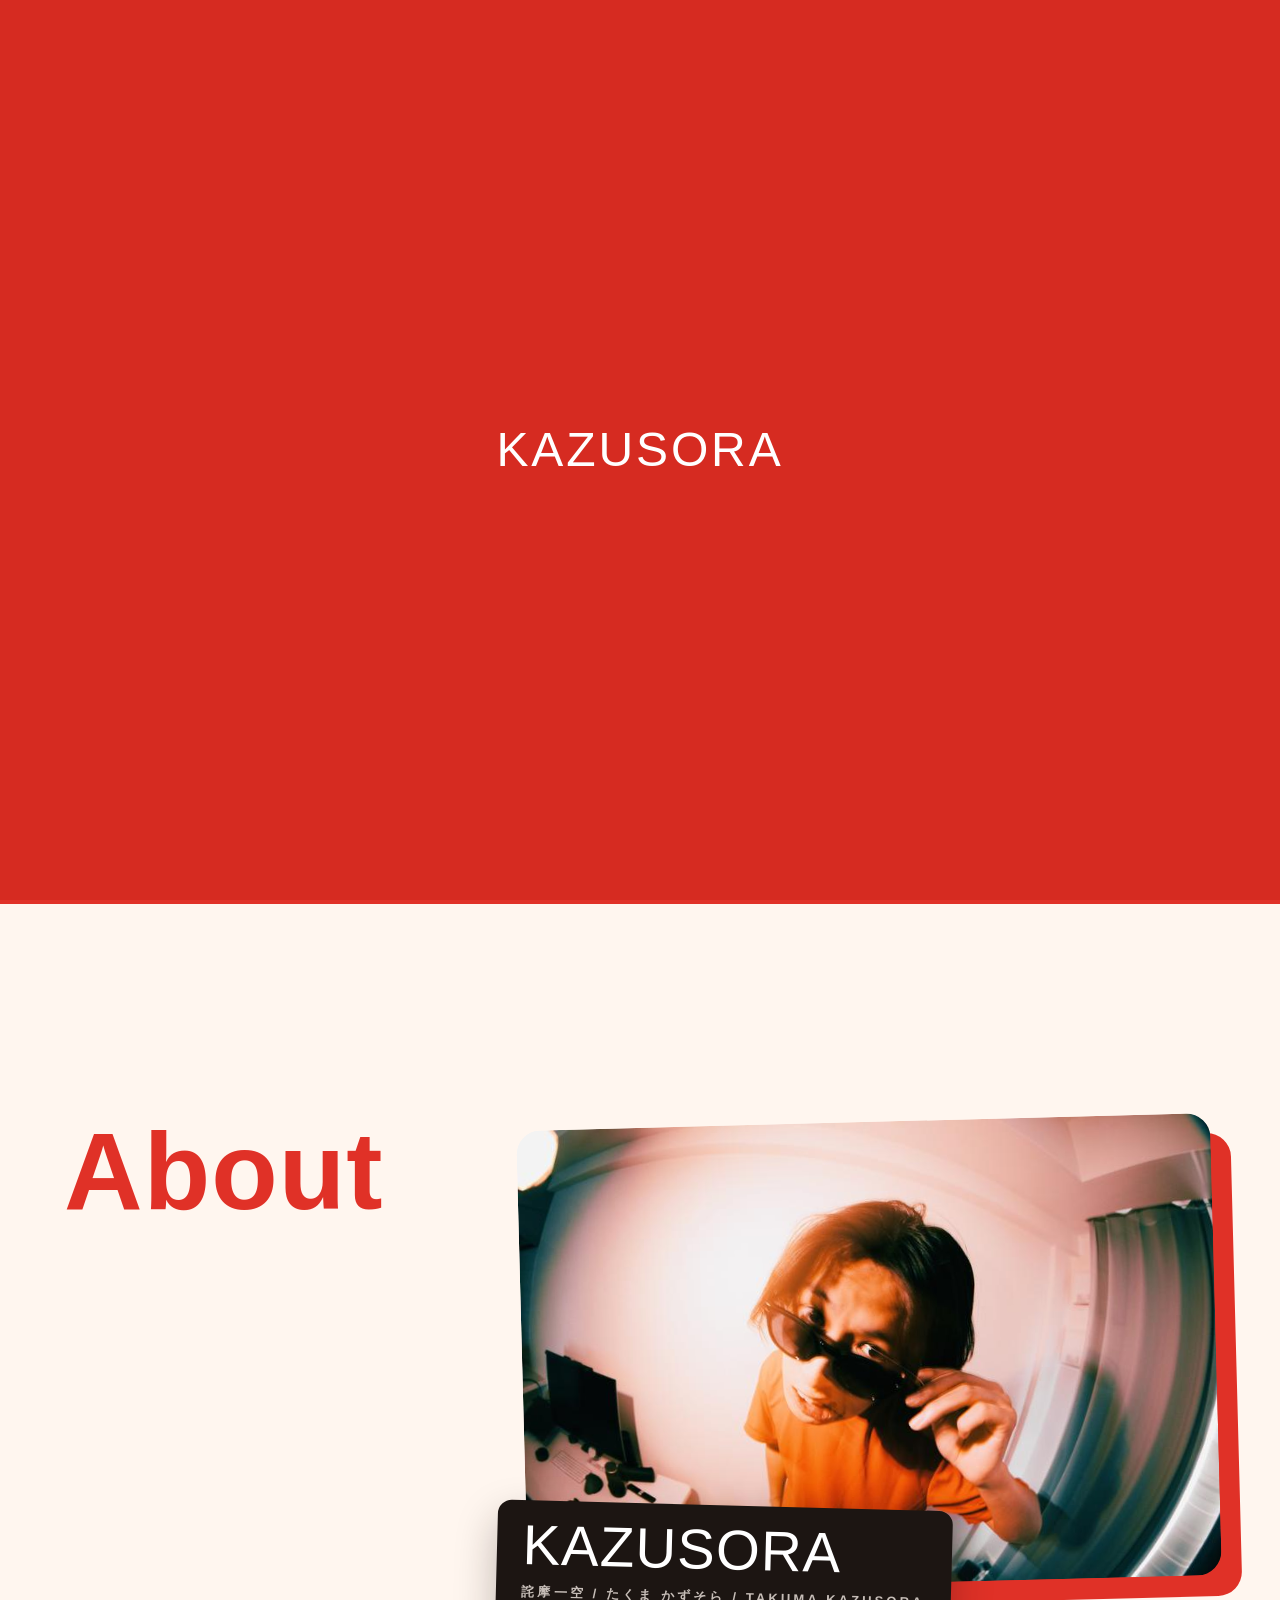
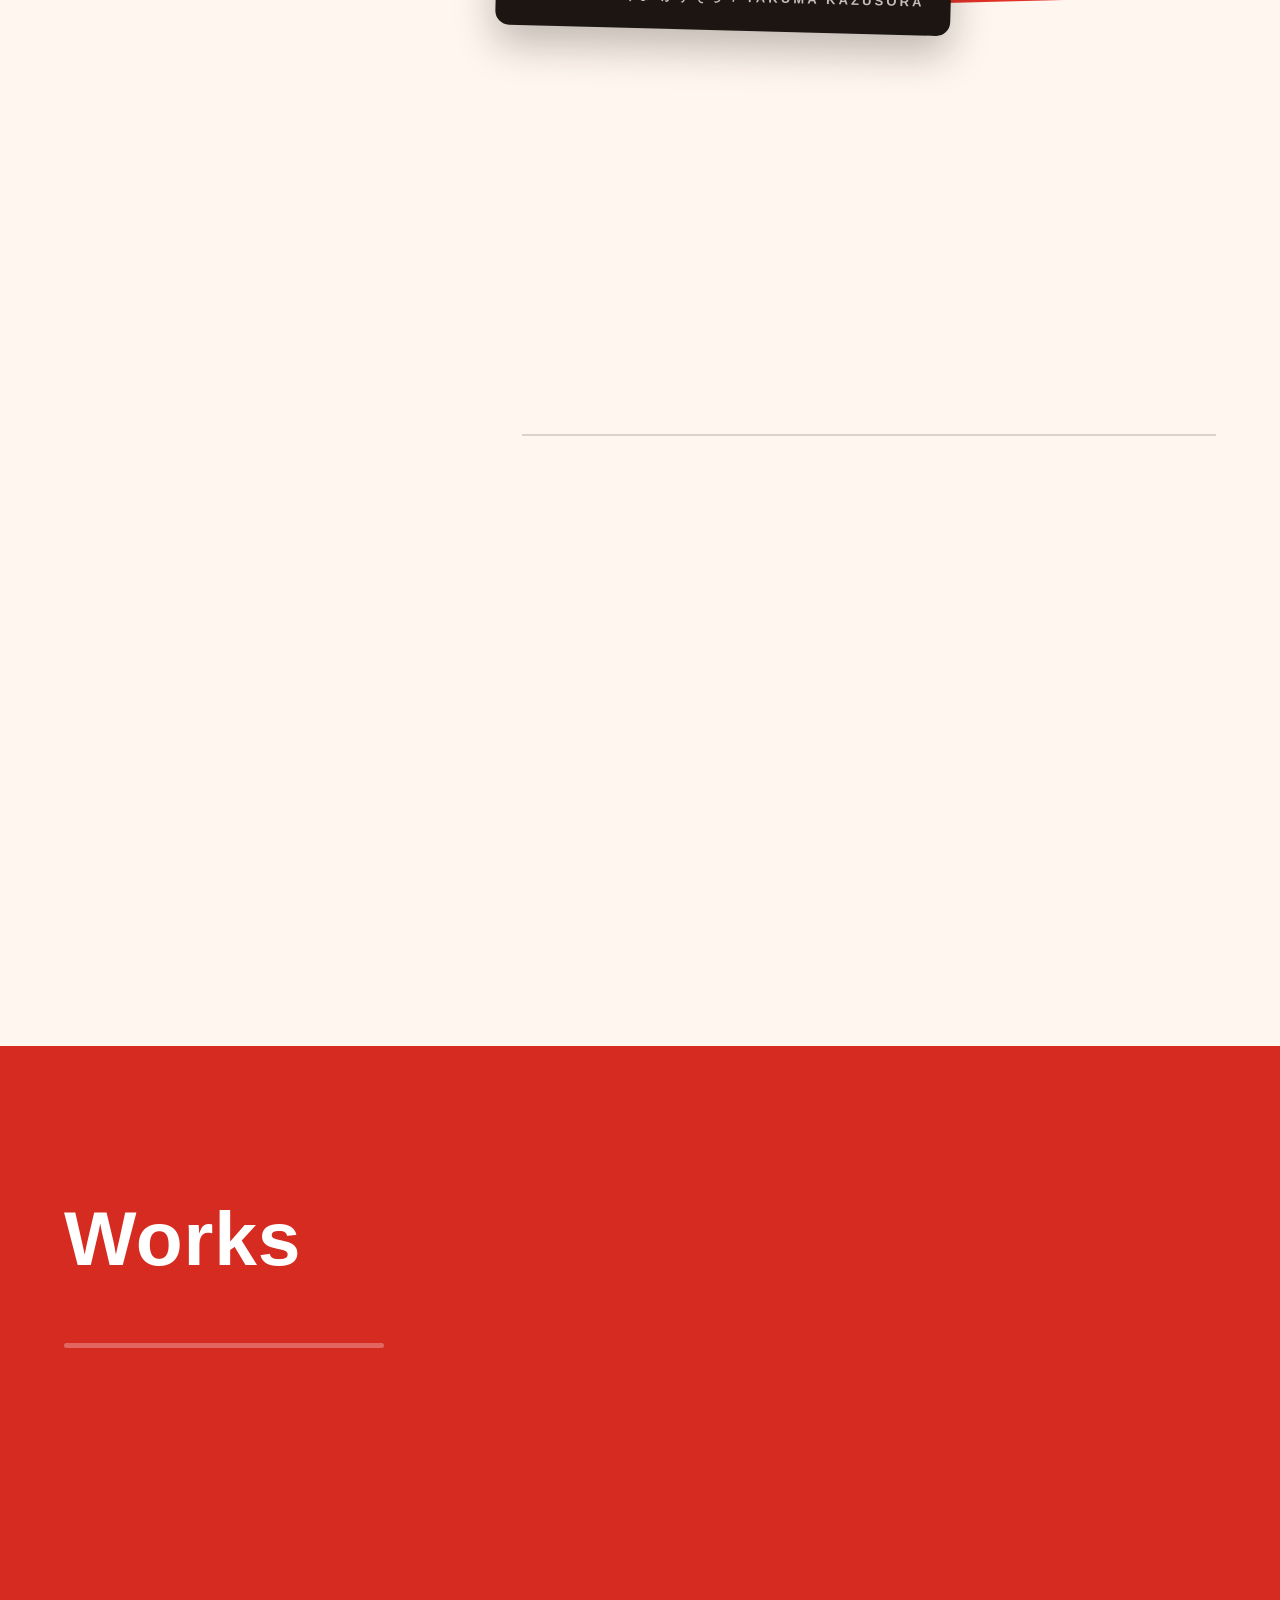
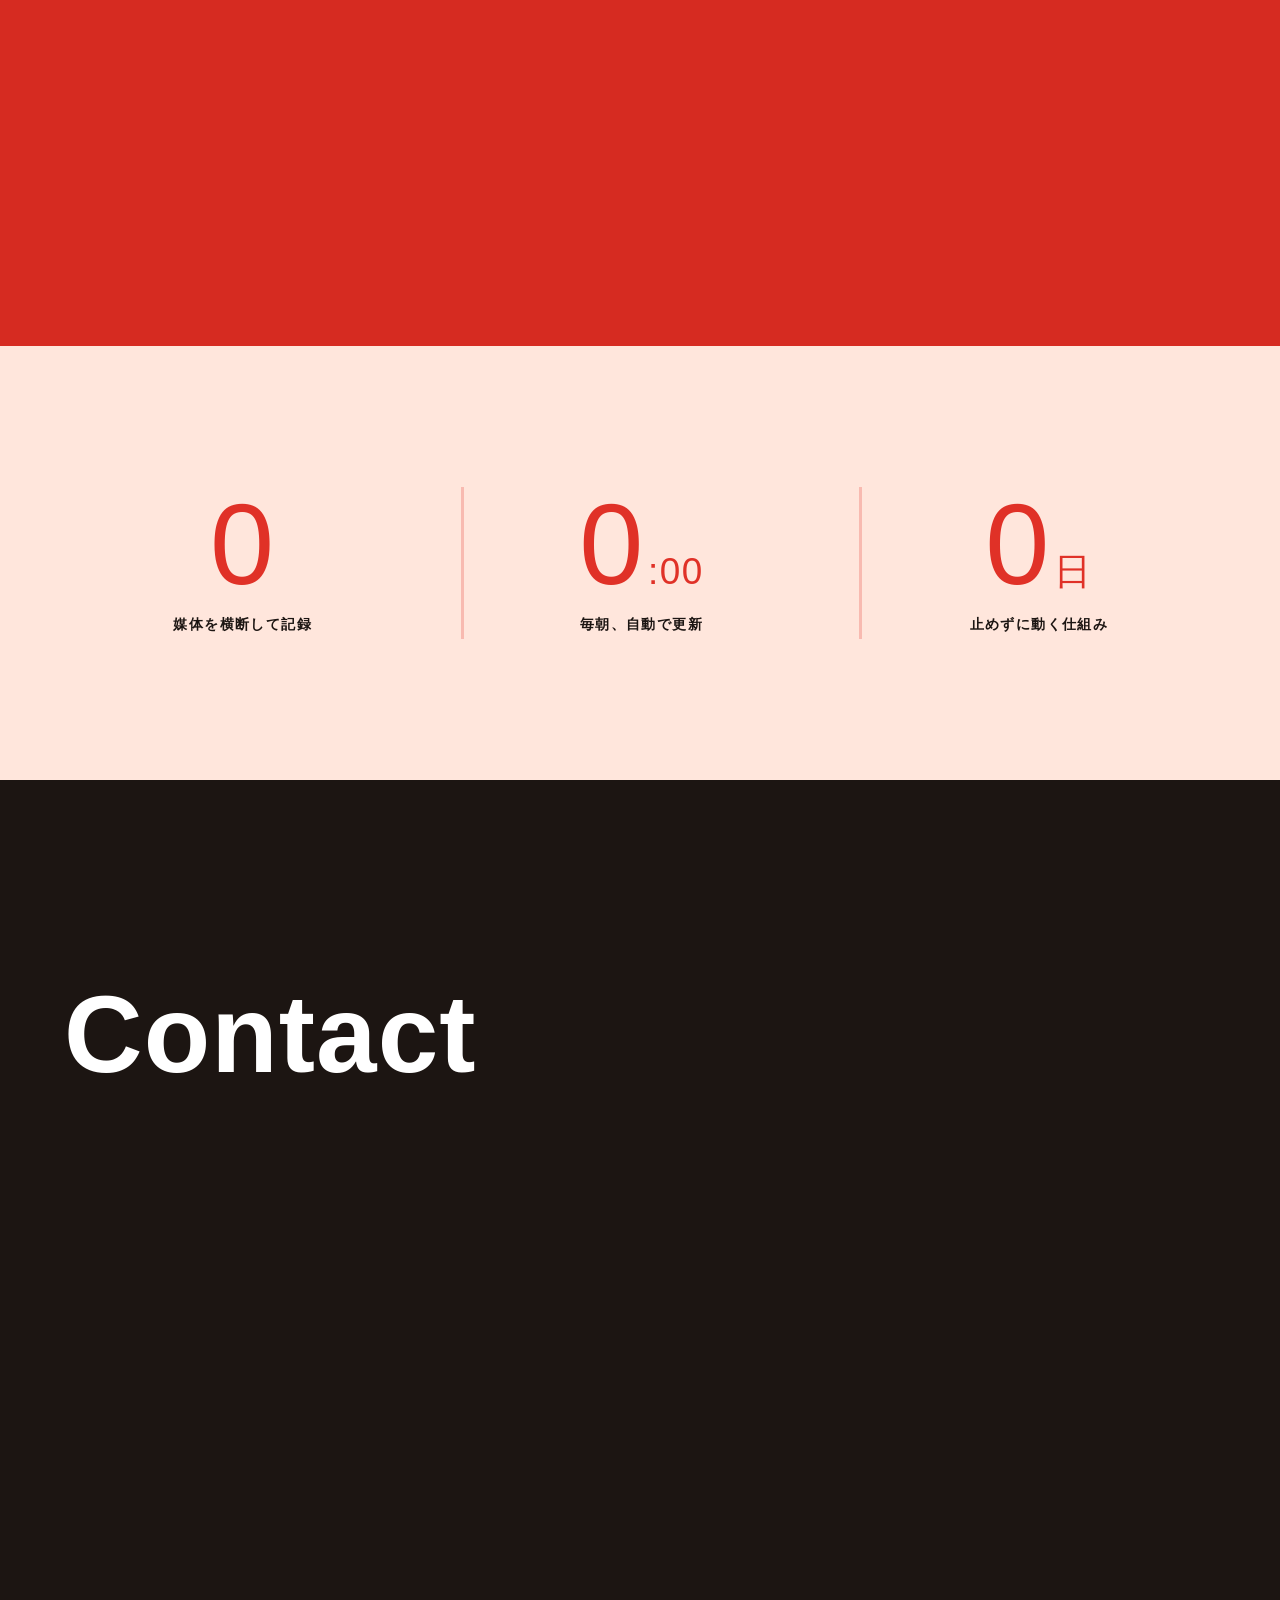
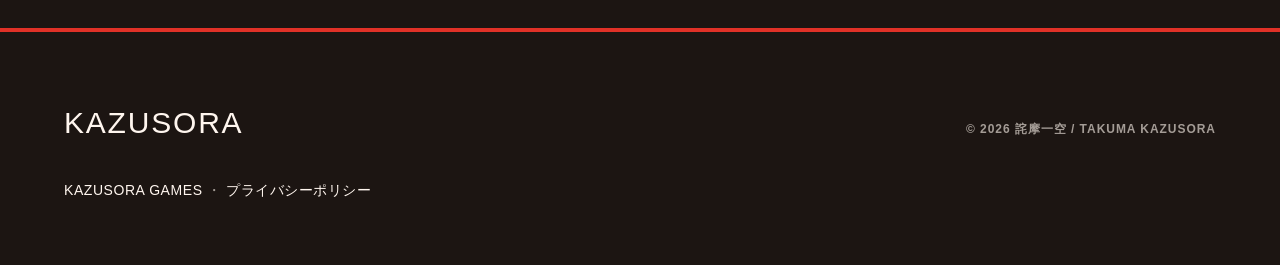
==== commit f1501d8a: "プライバシーポリシーのページを追加し、フッターからリンクする - kazusora.com/privacy/ に広告（Google AdSense）・Cookie・アクセス解析・外部送信の取り扱いを掲" ====
--- a/index.html
+++ b/index.html
@@ -84,7 +84,8 @@
       "sameAs": [
         "https://www.youtube.com/@nekkyoradio",
         "https://www.instagram.com/nekkyouradio/",
-        "https://www.tiktok.com/@nekkyou_radio"
+        "https://www.tiktok.com/@nekkyou_radio",
+        "https://x.com/kazusora_takuma"
       ]
     }
   ]
@@ -371,6 +372,7 @@
 <footer class="lFooter">
   <p class="lFooter__logo">KAZUSORA</p>
   <p class="lFooter__copy">&copy; <span id="year">2026</span> 詫摩一空 / TAKUMA KAZUSORA</p>
+  <p class="lFooter__links"><a href="/games/">KAZUSORA GAMES</a> ・ <a href="/privacy/">プライバシーポリシー</a></p>
 </footer>
 
 <!-- 外部CDNから読まず自前で配信する。CDNが乗っ取られると
--- a/assets/css/style.css
+++ b/assets/css/style.css
@@ -666,6 +666,9 @@
   letter-spacing:.06em; color:var(--paper);
 }
 .lFooter__copy{ font-size:12px; font-weight:700; letter-spacing:.08em; }
+.lFooter__links{ position:relative; z-index:1; flex-basis:100%; margin:0; font-size:14px; letter-spacing:.04em; }
+.lFooter__links a{ color:var(--paper); text-underline-offset:3px; }
+.lFooter__links a:focus-visible{ outline:4px solid #000; outline-offset:2px; box-shadow:0 0 0 2px #ffd43d; background:#ffd43d; color:#000; }
 
 
 /* =========================================================
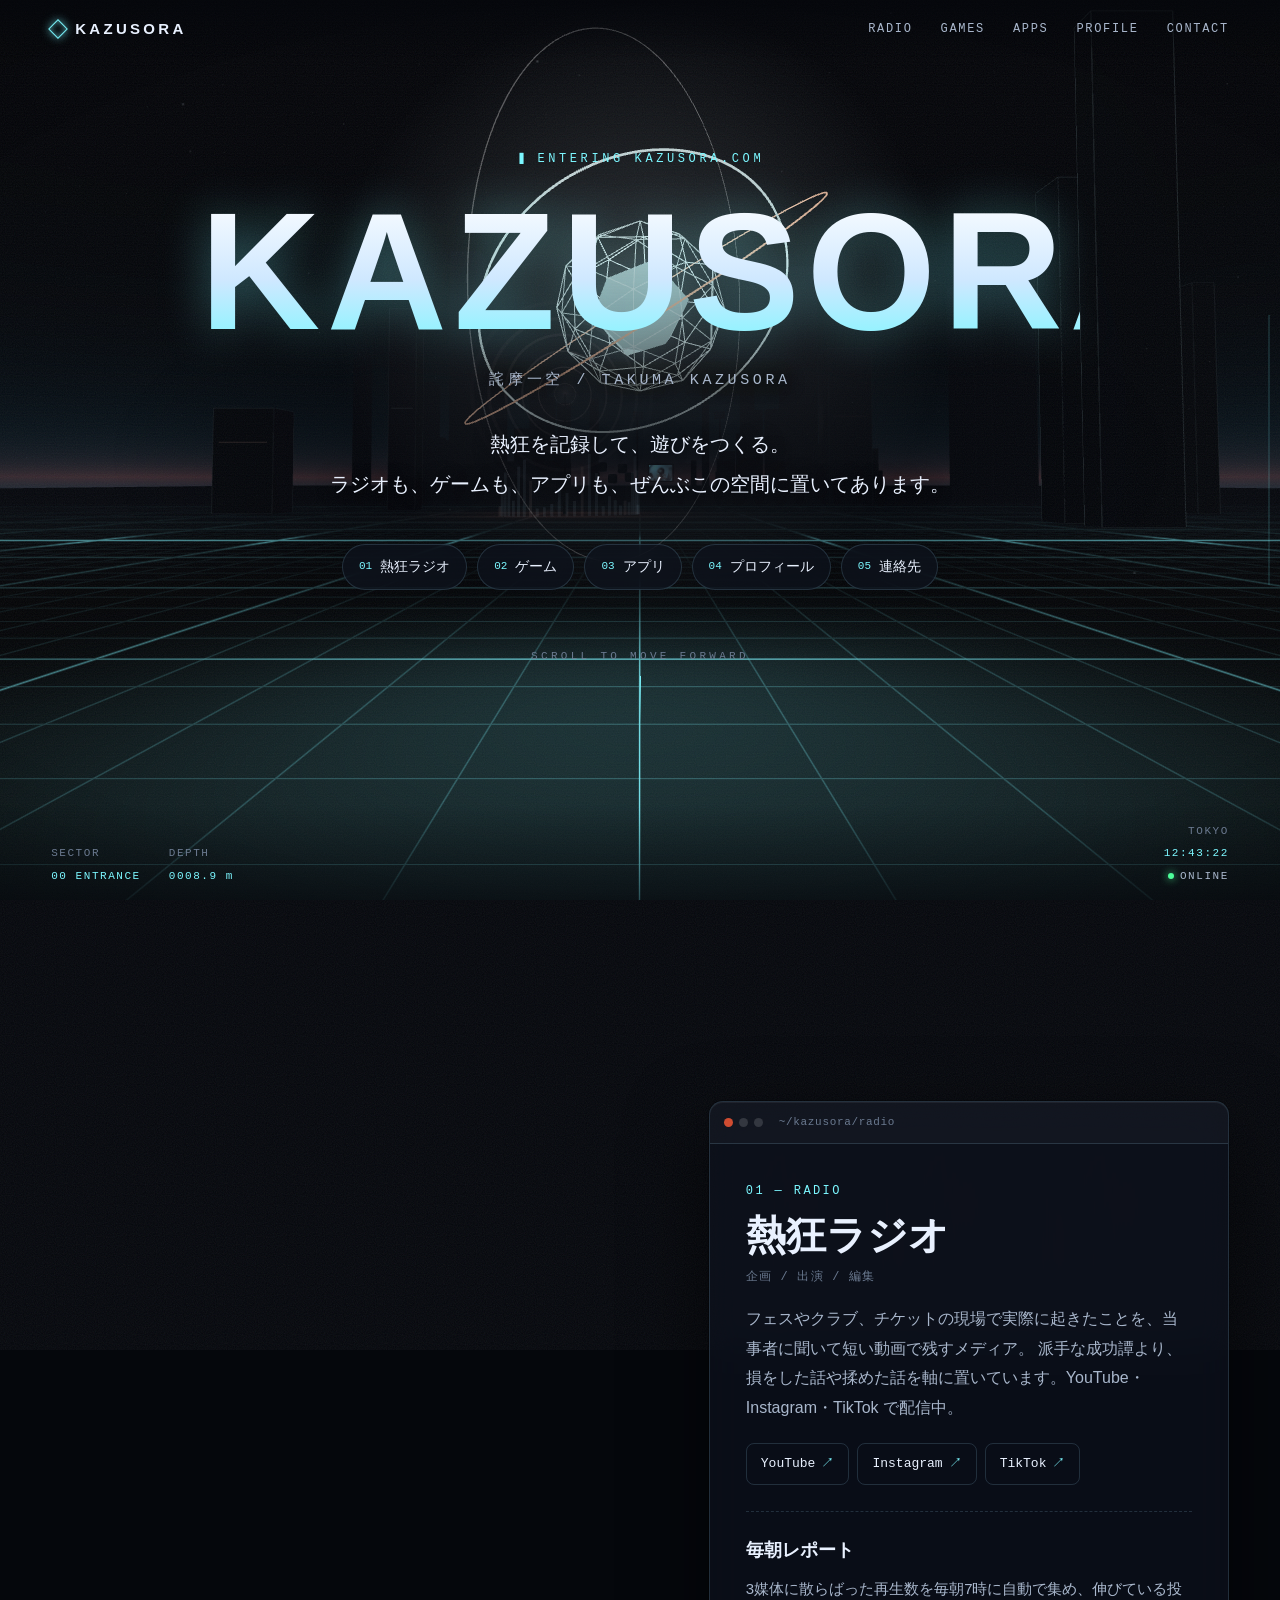
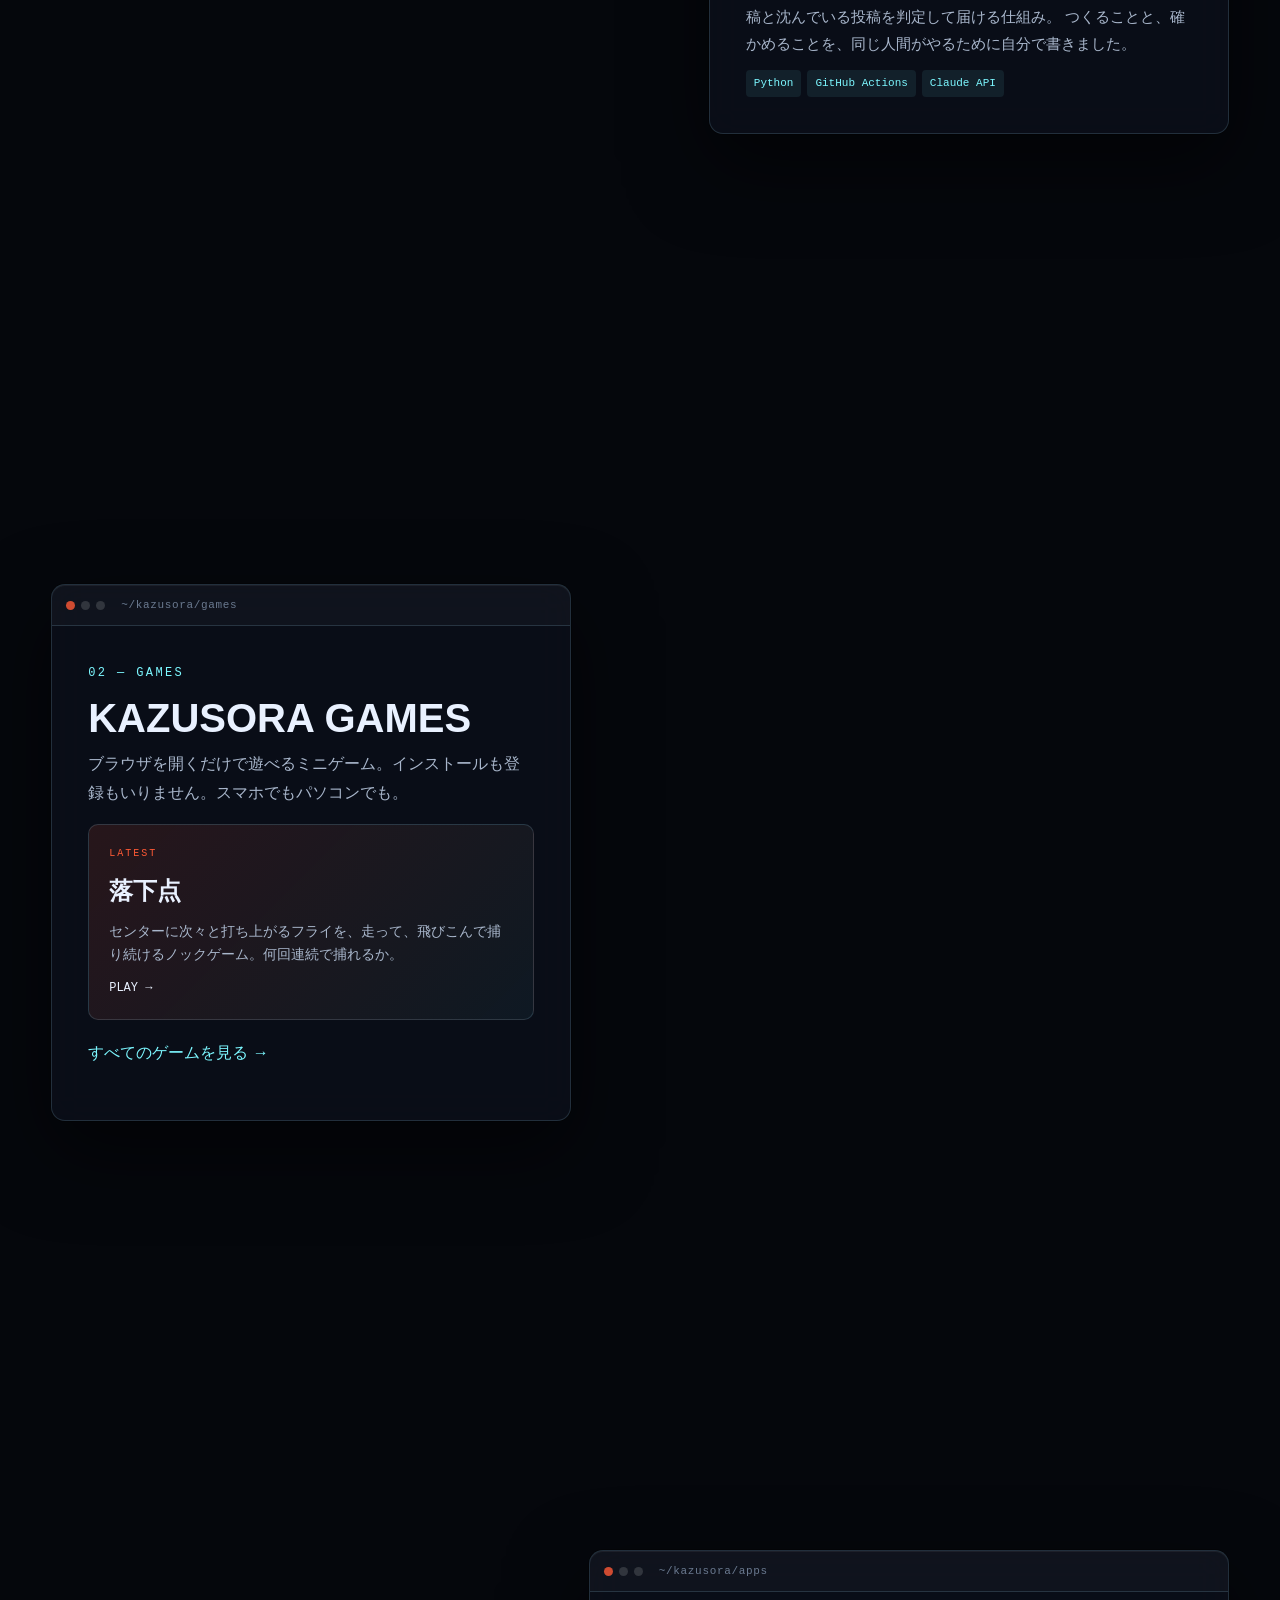
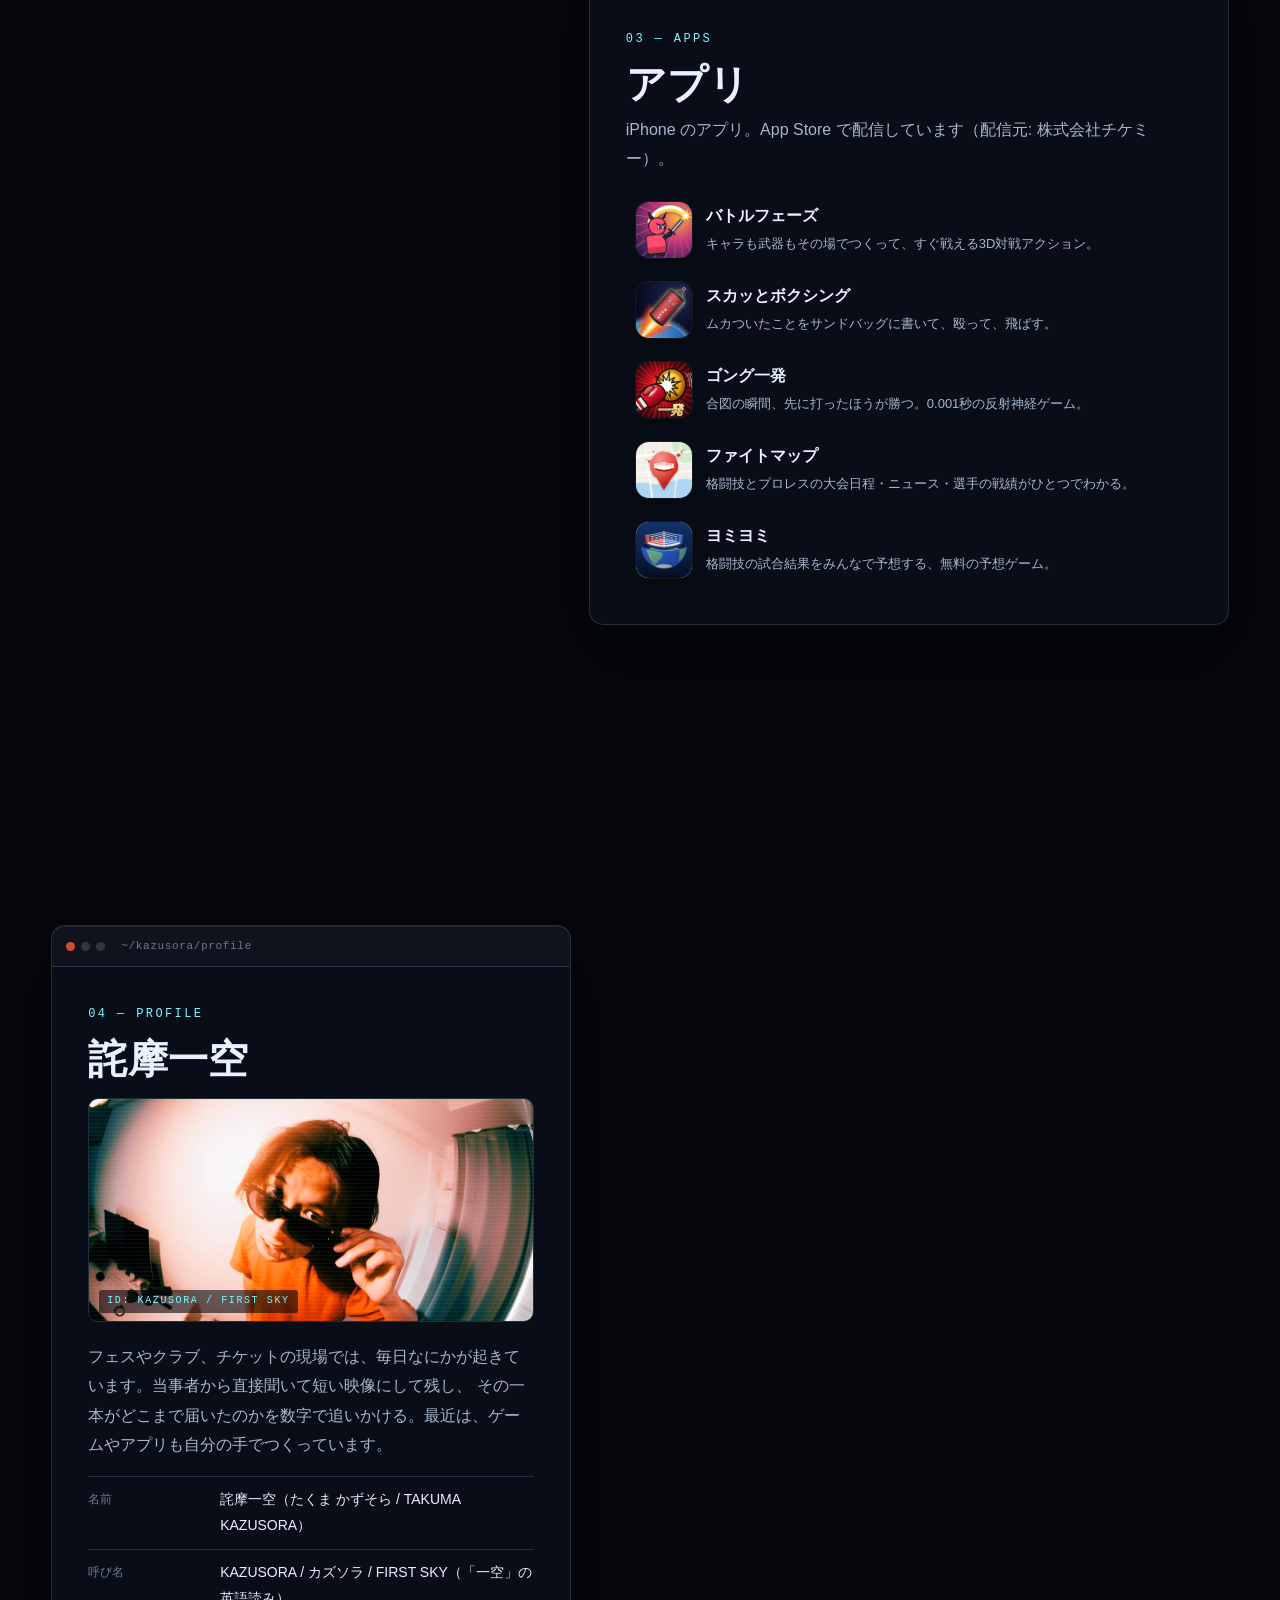
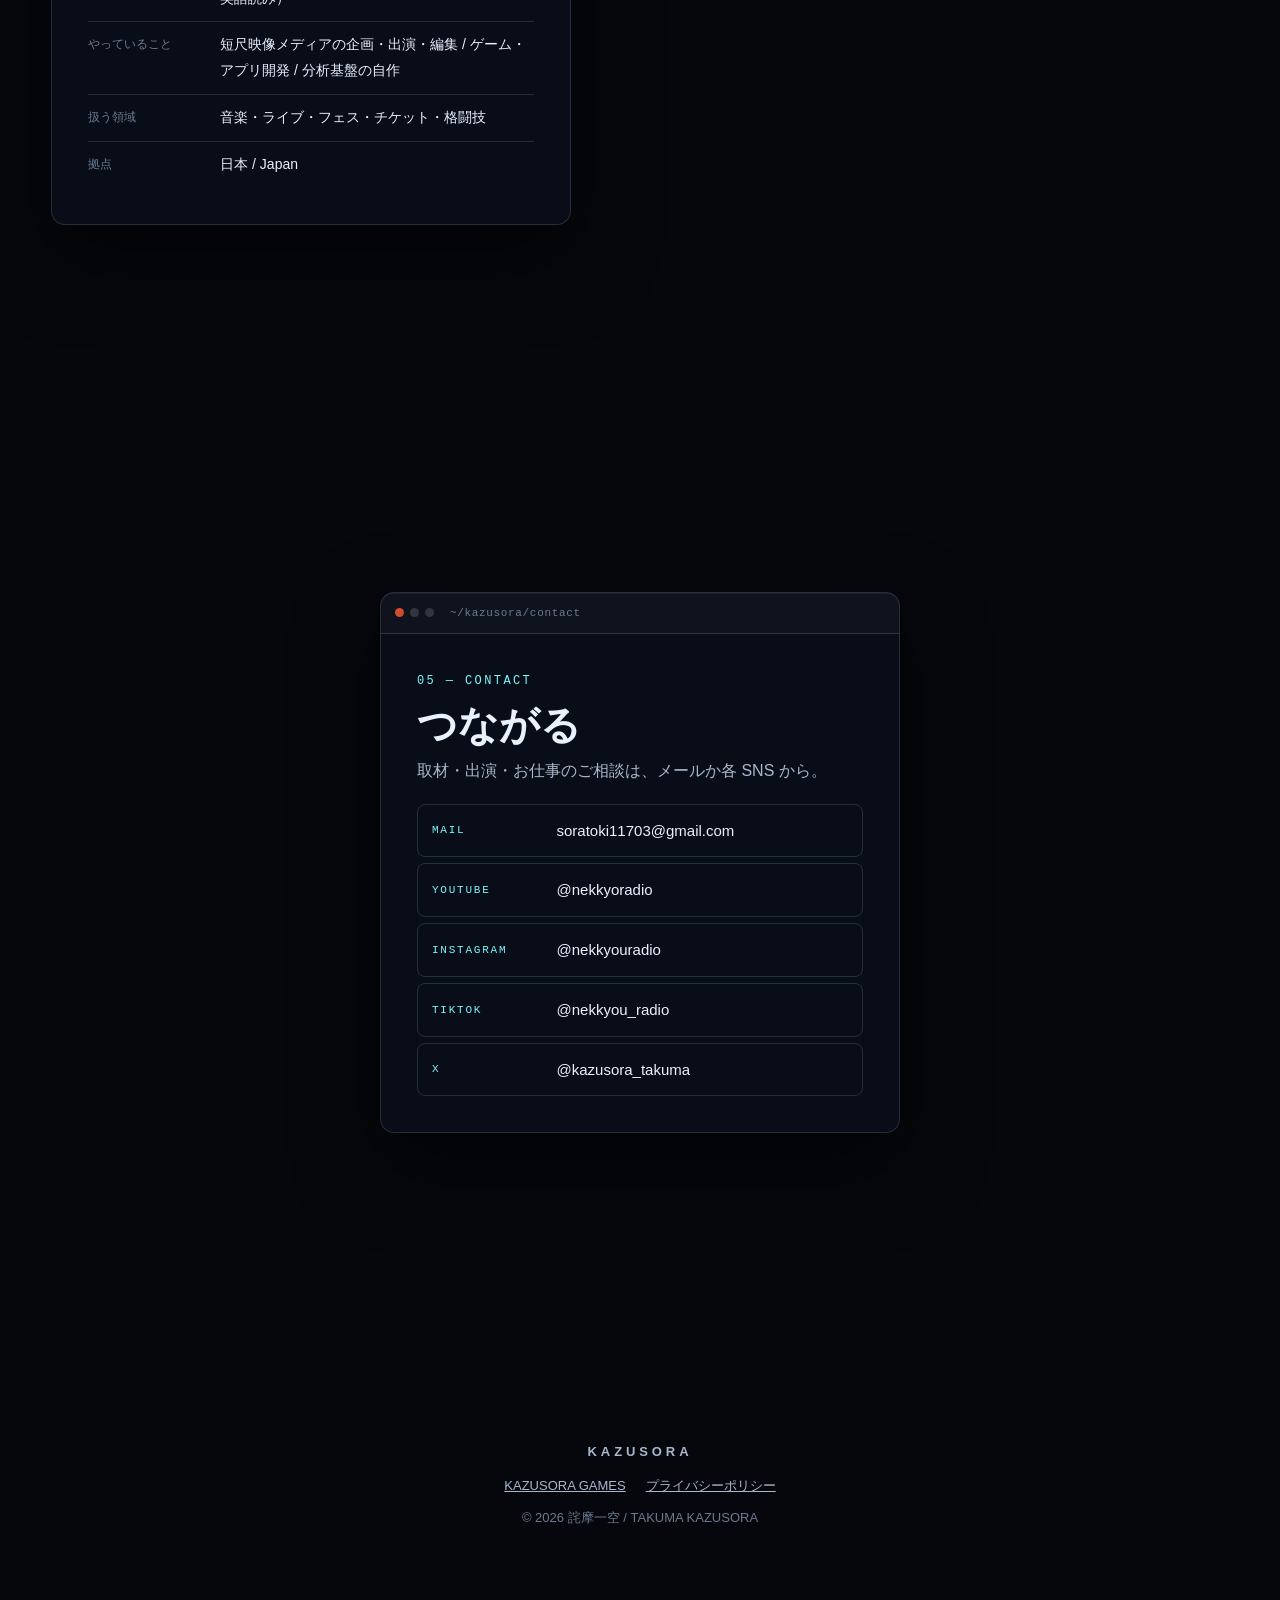
==== commit e94c927d: "トップを仮想空間のデザインに作り直す（ラジオ・ゲーム・アプリ・プロフィールを1ページに） - three.js（r128、自前配信）で、スクロールするとカメラが5つの展示エリアを進む - 本文はガラス" ====
--- a/index.html
+++ b/index.html
@@ -2,12 +2,15 @@
 <html lang="ja">
 <head>
 <meta charset="UTF-8">
-<meta name="viewport" content="width=device-width, initial-scale=1">
-<title>詫摩一空（TAKUMA KAZUSORA / たくまかずそら）公式サイト｜熱狂ラジオ</title>
-<meta name="description" content="詫摩一空（たくま かずそら / TAKUMA KAZUSORA / KAZUSORA / FIRST SKY）の公式サイト。フェス・クラブ・チケットの現場で実際に起きたことを当事者に聞き、短い動画で記録するメディア「熱狂ラジオ」を企画・出演・編集。YouTube・Instagram・TikTokで配信中。">
+<meta name="viewport" content="width=device-width, initial-scale=1, viewport-fit=cover">
+<title>詫摩一空（TAKUMA KAZUSORA / たくまかずそら）公式サイト｜KAZUSORA</title>
+<meta name="description" content="詫摩一空（たくま かずそら / TAKUMA KAZUSORA / KAZUSORA / FIRST SKY）の公式サイト。音楽の現場を記録するショート動画メディア「熱狂ラジオ」、ブラウザで遊べる KAZUSORA GAMES、バトルフェーズ・スカッとボクシングなどのアプリを、ひとつの仮想空間にまとめています。">
 <link rel="canonical" href="https://kazusora.com/">
-<meta name="theme-color" content="#d62b21">
+<meta name="theme-color" content="#05070c">
+<meta name="color-scheme" content="dark">
 <meta name="format-detection" content="telephone=no">
+<!-- Google AdSense のサイト所有確認（スクリプトは読み込まない） -->
+<meta name="google-adsense-account" content="ca-pub-9851397835873240">
 
 <!-- 読み込みを許可する場所を限定する。万一なにか仕込まれても、
      ここに書かれていない場所からのコード実行はブラウザが拒否する。
@@ -17,7 +20,7 @@
   script-src 'self' 'unsafe-inline' https://static.cloudflareinsights.com;
   style-src 'self' 'unsafe-inline' https://fonts.googleapis.com;
   font-src 'self' https://fonts.gstatic.com;
-  img-src 'self' data:;
+  img-src 'self' data: blob:;
   connect-src 'self' https://cloudflareinsights.com;
   object-src 'none';
   base-uri 'self';
@@ -29,17 +32,17 @@
 <!-- SNSに貼られたときの表示 -->
 <meta property="og:type" content="website">
 <meta property="og:url" content="https://kazusora.com/">
-<meta property="og:title" content="詫摩一空（TAKUMA KAZUSORA）｜熱狂ラジオ">
-<meta property="og:description" content="フェス・クラブ・チケットの現場で実際に起きたことを、当事者に聞いて短い動画で記録しています。">
+<meta property="og:title" content="詫摩一空（TAKUMA KAZUSORA）｜KAZUSORA">
+<meta property="og:description" content="熱狂ラジオ、ゲーム、アプリ。つくっているものを、ひとつの仮想空間にまとめました。">
 <meta property="og:site_name" content="KAZUSORA">
 <meta property="og:locale" content="ja_JP">
 <meta property="og:image" content="https://kazusora.com/assets/img/og.jpg">
 <meta property="og:image:width" content="1200">
 <meta property="og:image:height" content="630">
-<meta property="og:image:alt" content="KAZUSORA — Record of the fever">
+<meta property="og:image:alt" content="KAZUSORA">
 <meta name="twitter:card" content="summary_large_image">
-<meta name="twitter:title" content="詫摩一空（TAKUMA KAZUSORA）｜熱狂ラジオ">
-<meta name="twitter:description" content="フェス・クラブ・チケットの現場で実際に起きたことを、当事者に聞いて短い動画で記録しています。">
+<meta name="twitter:title" content="詫摩一空（TAKUMA KAZUSORA）｜KAZUSORA">
+<meta name="twitter:description" content="熱狂ラジオ、ゲーム、アプリ。つくっているものを、ひとつの仮想空間にまとめました。">
 <meta name="twitter:image" content="https://kazusora.com/assets/img/og.jpg">
 
 <!-- 検索エンジンに「誰のサイトか」を構造化して伝える -->
@@ -79,8 +82,8 @@
       ],
       "url": "https://kazusora.com/",
       "image": "https://kazusora.com/assets/img/og.jpg",
-      "description": "音楽・ライブ・フェス・チケットの現場で起きたことを、短い動画とデータで記録している。",
-      "knowsAbout": ["音楽", "ライブ", "フェス", "チケット", "ショート動画"],
+      "description": "音楽・ライブ・フェス・チケットの現場で起きたことを短い動画とデータで記録しながら、ゲームやアプリをつくっている。",
+      "knowsAbout": ["音楽", "ライブ", "フェス", "チケット", "ショート動画", "ゲーム", "アプリ開発", "格闘技"],
       "sameAs": [
         "https://www.youtube.com/@nekkyoradio",
         "https://www.instagram.com/nekkyouradio/",
@@ -92,297 +95,246 @@
 }
 </script>
 
-<script>document.documentElement.className += ' js';</script>
+<script>document.documentElement.classList.add('js');</script>
 <link rel="icon" href="./favicon.svg" type="image/svg+xml">
 <link rel="preconnect" href="https://fonts.googleapis.com">
 <link rel="preconnect" href="https://fonts.gstatic.com" crossorigin>
-<link rel="stylesheet" href="https://fonts.googleapis.com/css2?family=Anton&family=Zen+Kaku+Gothic+New:wght@400;500;700;900&display=swap">
-<link rel="stylesheet" href="./assets/css/style.css?v=2">
+<link rel="stylesheet" href="https://fonts.googleapis.com/css2?family=Space+Grotesk:wght@400;500;700&family=JetBrains+Mono:wght@400;500&family=Zen+Kaku+Gothic+New:wght@400;500;700;900&display=swap">
+<link rel="stylesheet" href="./assets/css/space.css?v=1">
 </head>
 <body>
 
-<!-- 紙の粒子感を出すオーバーレイ -->
-<div class="cGrain" aria-hidden="true"></div>
-
-<!-- 読み込み時の幕 -->
-<div class="cCurtain" id="curtain" aria-hidden="true">
-  <div class="cCurtain__mark">KAZUSORA</div>
+<!-- 仮想空間（three.js）。読めない環境では CSS の背景だけになる -->
+<canvas class="world" id="world" aria-hidden="true"></canvas>
+<div class="world-fallback" aria-hidden="true"></div>
+<div class="fx-vignette" aria-hidden="true"></div>
+<div class="fx-scan" aria-hidden="true"></div>
+<div class="fx-grain" aria-hidden="true"></div>
+
+<!-- 起動画面 -->
+<div class="boot" id="boot" aria-hidden="true">
+  <div class="boot__inner">
+    <p class="boot__line">KAZUSORA.COM // VIRTUAL SPACE</p>
+    <p class="boot__line boot__line--dim" id="bootLog">LINKING…</p>
+    <div class="boot__bar"><i id="bootBar"></i></div>
+  </div>
 </div>
 
-<header class="lHeader" id="header">
-  <a class="lHeader__logo" href="#top">KAZUSORA</a>
-  <nav class="lHeader__nav">
-    <a class="lHeader__nav_item js-anchor" href="#about"><span>About</span><span aria-hidden="true">About</span></a>
-    <a class="lHeader__nav_item js-anchor" href="#works"><span>Works</span><span aria-hidden="true">Works</span></a>
-    <a class="lHeader__nav_item js-anchor" href="#contact"><span>Contact</span><span aria-hidden="true">Contact</span></a>
+<header class="hud-top">
+  <a class="hud-logo" href="#top" aria-label="KAZUSORA トップへ">
+    <span class="hud-logo__mark" aria-hidden="true"></span>KAZUSORA
+  </a>
+  <nav class="hud-nav" aria-label="セクション">
+    <a href="#radio">Radio</a>
+    <a href="#games">Games</a>
+    <a href="#apps">Apps</a>
+    <a href="#profile">Profile</a>
+    <a href="#contact">Contact</a>
   </nav>
 </header>
 
-<!-- 両端をずっと流れる帯。装飾なので読み上げ対象から外す。
-     左だけ不要になったら、下の cMarquee--left のブロックごと消せばよい -->
-<div class="cMarquee cMarquee--left" aria-hidden="true">
-  <div class="cMarquee__track">
-    <span class="cMarquee__text">KAZUSORA / KAZUSORA / KAZUSORA / KAZUSORA / KAZUSORA / KAZUSORA / KAZUSORA / KAZUSORA / KAZUSORA / KAZUSORA / </span>
-    <span class="cMarquee__text">KAZUSORA / KAZUSORA / KAZUSORA / KAZUSORA / KAZUSORA / KAZUSORA / KAZUSORA / KAZUSORA / KAZUSORA / KAZUSORA / </span>
+<!-- 画面下の計器。装飾なので読み上げない -->
+<div class="hud-bottom" aria-hidden="true">
+  <div class="hud-readout">
+    <span class="hud-readout__k">SECTOR</span>
+    <span class="hud-readout__v" id="hudSector">00 ENTRANCE</span>
+  </div>
+  <div class="hud-readout hud-readout--depth">
+    <span class="hud-readout__k">DEPTH</span>
+    <span class="hud-readout__v" id="hudDepth">0000.0 m</span>
+  </div>
+  <div class="hud-readout hud-readout--right">
+    <span class="hud-readout__k">TOKYO</span>
+    <span class="hud-readout__v" id="hudClock">--:--:--</span>
+    <span class="hud-live"><i></i>ONLINE</span>
   </div>
 </div>
-
-<div class="cMarquee cMarquee--right" aria-hidden="true">
-  <div class="cMarquee__track">
-    <span class="cMarquee__text">KAZUSORA / KAZUSORA / KAZUSORA / KAZUSORA / KAZUSORA / KAZUSORA / KAZUSORA / KAZUSORA / KAZUSORA / KAZUSORA / </span>
-    <span class="cMarquee__text">KAZUSORA / KAZUSORA / KAZUSORA / KAZUSORA / KAZUSORA / KAZUSORA / KAZUSORA / KAZUSORA / KAZUSORA / KAZUSORA / </span>
-  </div>
-</div>
+<div class="hud-rail" aria-hidden="true"><i id="hudRail"></i></div>
 
 <main id="top">
 
-  <!-- ============ FV ============ -->
-  <section class="pFv">
-    <div class="pFv__bg" data-parallax="0.18" aria-hidden="true"></div>
-
-    <!-- 装飾としての写真。内容はABOUTの同じ写真が担うので読み上げ対象から外す -->
-    <div class="pFv__photo" data-parallax="0.07" aria-hidden="true">
-      <img src="./assets/img/portrait.jpg"
-           srcset="./assets/img/portrait-800.jpg 800w, ./assets/img/portrait.jpg 1600w"
-           sizes="(min-width: 900px) 52vw, 100vw"
-           alt="" width="1600" height="1067" decoding="async"
-           onerror="this.closest('.pFv__photo').style.display='none'">
+  <!-- ============ ENTRANCE ============ -->
+  <section class="zone zone--hero" data-zone="0" data-sector="00 ENTRANCE">
+    <div class="hero">
+      <p class="hero__eyebrow"><span class="blink" aria-hidden="true">▍</span>ENTERING KAZUSORA.COM</p>
+      <h1 class="hero__title">
+        <span class="hero__title_en" data-glitch="KAZUSORA">KAZUSORA</span>
+        <span class="hero__title_ja">詫摩一空 / TAKUMA KAZUSORA</span>
+      </h1>
+      <p class="hero__lead">
+        熱狂を記録して、遊びをつくる。<br>
+        ラジオも、ゲームも、アプリも、<br class="sp">ぜんぶこの空間に置いてあります。
+      </p>
+      <ol class="hero__map">
+        <li><a href="#radio"><span>01</span>熱狂ラジオ</a></li>
+        <li><a href="#games"><span>02</span>ゲーム</a></li>
+        <li><a href="#apps"><span>03</span>アプリ</a></li>
+        <li><a href="#profile"><span>04</span>プロフィール</a></li>
+        <li><a href="#contact"><span>05</span>連絡先</a></li>
+      </ol>
+      <p class="hero__hint" aria-hidden="true">SCROLL TO MOVE FORWARD<i></i></p>
     </div>
-
-    <div class="pFv__inner">
-      <p class="pFv__eyebrow js-chars">Record of the fever</p>
-
-      <h1 class="pFv__title">
-        <span class="pFv__title_line js-chars">KAZUSORA</span>
-      </h1>
-
-      <p class="pFv__lead">
-        <span class="js-lines">熱狂は、終わった瞬間から</span>
-        <span class="js-lines">忘れられていく。</span>
-        <span class="js-lines">だから、記録している。</span>
-      </p>
-    </div>
-
-  </section>
-
-  <!-- ============ ABOUT ============ -->
-  <section class="pAbout" id="about">
-    <div class="pAbout__inner">
-
-      <div class="pAbout__head">
-        <h2 class="cHeading">
-          <span class="cHeading__en js-chars">About</span>
-          <span class="cHeading__ja js-lines">記録する人</span>
-        </h2>
-      </div>
-
-      <div class="pAbout__body">
-
-        <!-- 写真が未設置のうちは枠ごと隠す（画像だけ壊れて見えるのを防ぐ） -->
-        <figure class="pAbout__photo">
-          <img src="./assets/img/portrait.jpg"
+  </section>
+
+  <!-- ============ RADIO ============ -->
+  <section class="zone zone--right" id="radio" data-zone="1" data-sector="01 RADIO">
+    <article class="win">
+      <div class="win__bar" aria-hidden="true"><i></i><i></i><i></i><span>~/kazusora/radio</span></div>
+      <div class="win__body">
+        <p class="win__kicker">01 — RADIO</p>
+        <h2 class="win__title">熱狂ラジオ</h2>
+        <p class="win__role">企画 / 出演 / 編集</p>
+        <p>
+          フェスやクラブ、チケットの現場で実際に起きたことを、当事者に聞いて短い動画で残すメディア。
+          派手な成功譚より、損をした話や揉めた話を軸に置いています。YouTube・Instagram・TikTok で配信中。
+        </p>
+        <ul class="links">
+          <li><a href="https://www.youtube.com/@nekkyoradio" target="_blank" rel="noopener">YouTube<span aria-hidden="true">↗</span></a></li>
+          <li><a href="https://www.instagram.com/nekkyouradio/" target="_blank" rel="noopener">Instagram<span aria-hidden="true">↗</span></a></li>
+          <li><a href="https://www.tiktok.com/@nekkyou_radio" target="_blank" rel="noopener">TikTok<span aria-hidden="true">↗</span></a></li>
+        </ul>
+        <div class="win__sub">
+          <h3>毎朝レポート</h3>
+          <p>
+            3媒体に散らばった再生数を毎朝7時に自動で集め、伸びている投稿と沈んでいる投稿を判定して届ける仕組み。
+            つくることと、確かめることを、同じ人間がやるために自分で書きました。
+          </p>
+          <ul class="tags"><li>Python</li><li>GitHub Actions</li><li>Claude API</li></ul>
+        </div>
+      </div>
+    </article>
+  </section>
+
+  <!-- ============ GAMES ============ -->
+  <section class="zone zone--left" id="games" data-zone="2" data-sector="02 GAMES">
+    <article class="win">
+      <div class="win__bar" aria-hidden="true"><i></i><i></i><i></i><span>~/kazusora/games</span></div>
+      <div class="win__body">
+        <p class="win__kicker">02 — GAMES</p>
+        <h2 class="win__title">KAZUSORA GAMES</h2>
+        <p>
+          ブラウザを開くだけで遊べるミニゲーム。インストールも登録もいりません。スマホでもパソコンでも。
+        </p>
+        <a class="game" href="/games/rakkaten/">
+          <span class="game__tag">LATEST</span>
+          <span class="game__name">落下点</span>
+          <span class="game__desc">センターに次々と打ち上がるフライを、走って、飛びこんで捕り続けるノックゲーム。何回連続で捕れるか。</span>
+          <span class="game__go" aria-hidden="true">PLAY →</span>
+        </a>
+        <p class="win__more"><a href="/games/">すべてのゲームを見る<span aria-hidden="true"> →</span></a></p>
+      </div>
+    </article>
+  </section>
+
+  <!-- ============ APPS ============ -->
+  <section class="zone zone--right" id="apps" data-zone="3" data-sector="03 APPS">
+    <article class="win win--wide">
+      <div class="win__bar" aria-hidden="true"><i></i><i></i><i></i><span>~/kazusora/apps</span></div>
+      <div class="win__body">
+        <p class="win__kicker">03 — APPS</p>
+        <h2 class="win__title">アプリ</h2>
+        <p>iPhone のアプリ。App Store で配信しています（配信元: 株式会社チケミー）。</p>
+        <ul class="apps">
+          <li>
+            <a href="https://apps.apple.com/jp/app/id6820875383" target="_blank" rel="noopener">
+              <img src="./assets/img/apps/battle-phase.jpg" alt="" width="256" height="256" loading="lazy" decoding="async">
+              <span class="apps__name">バトルフェーズ</span>
+              <span class="apps__desc">キャラも武器もその場でつくって、すぐ戦える3D対戦アクション。</span>
+            </a>
+          </li>
+          <li>
+            <a href="https://apps.apple.com/jp/app/id6818497061" target="_blank" rel="noopener">
+              <img src="./assets/img/apps/sukatto-boxing.jpg" alt="" width="256" height="256" loading="lazy" decoding="async">
+              <span class="apps__name">スカッとボクシング</span>
+              <span class="apps__desc">ムカついたことをサンドバッグに書いて、殴って、飛ばす。</span>
+            </a>
+          </li>
+          <li>
+            <a href="https://apps.apple.com/jp/app/id6825375270" target="_blank" rel="noopener">
+              <img src="./assets/img/apps/gong-ippatsu.jpg" alt="" width="256" height="256" loading="lazy" decoding="async">
+              <span class="apps__name">ゴング一発</span>
+              <span class="apps__desc">合図の瞬間、先に打ったほうが勝つ。0.001秒の反射神経ゲーム。</span>
+            </a>
+          </li>
+          <li>
+            <a href="https://apps.apple.com/jp/app/id6824375699" target="_blank" rel="noopener">
+              <img src="./assets/img/apps/fight-map.jpg" alt="" width="256" height="256" loading="lazy" decoding="async">
+              <span class="apps__name">ファイトマップ</span>
+              <span class="apps__desc">格闘技とプロレスの大会日程・ニュース・選手の戦績がひとつでわかる。</span>
+            </a>
+          </li>
+          <li>
+            <a href="https://apps.apple.com/jp/app/id6818523912" target="_blank" rel="noopener">
+              <img src="./assets/img/apps/yomiyomi.jpg" alt="" width="256" height="256" loading="lazy" decoding="async">
+              <span class="apps__name">ヨミヨミ</span>
+              <span class="apps__desc">格闘技の試合結果をみんなで予想する、無料の予想ゲーム。</span>
+            </a>
+          </li>
+        </ul>
+      </div>
+    </article>
+  </section>
+
+  <!-- ============ PROFILE ============ -->
+  <section class="zone zone--left" id="profile" data-zone="4" data-sector="04 PROFILE">
+    <article class="win">
+      <div class="win__bar" aria-hidden="true"><i></i><i></i><i></i><span>~/kazusora/profile</span></div>
+      <div class="win__body">
+        <p class="win__kicker">04 — PROFILE</p>
+        <h2 class="win__title">詫摩一空</h2>
+        <figure class="portrait">
+          <img src="./assets/img/portrait-800.jpg"
                srcset="./assets/img/portrait-800.jpg 800w, ./assets/img/portrait.jpg 1600w"
-               sizes="(min-width: 900px) 56vw, 88vw"
+               sizes="(min-width: 900px) 480px, 90vw"
                alt="サングラスを指で下げてこちらを見る詫摩一空（KAZUSORA）。魚眼レンズで撮影された、オレンジの照明の効いた一枚"
-               width="1600" height="1067" loading="lazy" decoding="async"
-               onerror="this.closest('.pAbout__photo').style.display='none'">
-          <figcaption class="pAbout__photo_cap">
-            <span class="pAbout__photo_cap_en">KAZUSORA</span>
-            <span class="pAbout__photo_cap_ja">詫摩一空 / たくま かずそら / TAKUMA KAZUSORA</span>
-          </figcaption>
+               width="800" height="533" loading="lazy" decoding="async">
+          <figcaption>ID: KAZUSORA / FIRST SKY</figcaption>
         </figure>
-
-        <p class="pAbout__text js-lines">
-          フェスやクラブ、チケットの現場では、毎日なにかが起きています。うまくいった話より、
-          損をした話や揉めた話のほうが圧倒的によく聞かれる——それは感想ではなく、
-          毎朝集めている自分の再生データがそう言っています。
+        <p>
+          フェスやクラブ、チケットの現場では、毎日なにかが起きています。当事者から直接聞いて短い映像にして残し、
+          その一本がどこまで届いたのかを数字で追いかける。最近は、ゲームやアプリも自分の手でつくっています。
         </p>
-        <p class="pAbout__text js-lines">
-          当事者から直接聞いて、短い映像にして残す。同時に、その一本がどこまで届いたのかを
-          数字で追いかける。<em>つくることと、確かめることを、同じ人間がやる。</em>
-          それが一番速いと思っています。
-        </p>
-
-        <dl class="pAbout__meta">
-          <div class="pAbout__meta_row" data-from="left">
-            <dt>名前</dt>
-            <dd>詫摩一空（たくま かずそら / TAKUMA KAZUSORA）</dd>
-          </div>
-          <div class="pAbout__meta_row" data-from="left">
-            <dt>呼び名</dt>
-            <dd>KAZUSORA / カズソラ / FIRST SKY（「一空」の英語読み）</dd>
-          </div>
-          <div class="pAbout__meta_row" data-from="left">
-            <dt>やっていること</dt>
-            <dd>短尺映像メディアの企画・出演・編集 / 分析基盤の自作</dd>
-          </div>
-          <div class="pAbout__meta_row" data-from="left">
-            <dt>扱う領域</dt>
-            <dd>音楽・ライブ・フェス・チケット</dd>
-          </div>
-          <div class="pAbout__meta_row" data-from="left">
-            <dt>拠点</dt>
-            <dd>日本 / Japan</dd>
-          </div>
+        <dl class="meta">
+          <div><dt>名前</dt><dd>詫摩一空（たくま かずそら / TAKUMA KAZUSORA）</dd></div>
+          <div><dt>呼び名</dt><dd>KAZUSORA / カズソラ / FIRST SKY（「一空」の英語読み）</dd></div>
+          <div><dt>やっていること</dt><dd>短尺映像メディアの企画・出演・編集 / ゲーム・アプリ開発 / 分析基盤の自作</dd></div>
+          <div><dt>扱う領域</dt><dd>音楽・ライブ・フェス・チケット・格闘技</dd></div>
+          <div><dt>拠点</dt><dd>日本 / Japan</dd></div>
         </dl>
       </div>
-
-    </div>
-  </section>
-
-  <!-- ============ WORKS（横スクロール） ============ -->
-  <section class="pWorks" id="works">
-    <div class="pWorks__sticky">
-
-      <div class="pWorks__head">
-        <h2 class="cHeading cHeading--light">
-          <span class="cHeading__en js-chars">Works</span>
-          <span class="cHeading__ja js-lines">つくっているもの</span>
-        </h2>
-        <div class="pWorks__progress" aria-hidden="true"><i id="worksProgress"></i></div>
-      </div>
-
-      <div class="pWorks__track" id="worksTrack">
-
-        <article class="pWorks__item">
-          <span class="pWorks__item_num">01</span>
-          <h3 class="pWorks__item_title">熱狂ラジオ</h3>
-          <p class="pWorks__item_role">企画 / 出演 / 編集</p>
-          <p class="pWorks__item_text">
-            音楽の現場にいる人に、実際に起きたことを聞くショート動画メディア。
-            YouTube・Instagram・TikTok の3媒体で毎週配信しています。
-            派手な成功譚ではなく、損得と失敗の話を軸に置いているのが特徴です。
-          </p>
-          <ul class="pWorks__item_tags">
-            <li>YouTube</li><li>Instagram</li><li>TikTok</li>
-          </ul>
-        </article>
-
-        <article class="pWorks__item">
-          <span class="pWorks__item_num">02</span>
-          <h3 class="pWorks__item_title">毎朝レポート</h3>
-          <p class="pWorks__item_role">設計 / 開発 / 運用</p>
-          <p class="pWorks__item_text">
-            3媒体に散らばった数字を毎朝7時に自動で集め、伸びている投稿と沈んでいる投稿を
-            判定して手元に届ける仕組み。判断の材料を、勘ではなく記録から取り出すために
-            自分で書きました。サーバーは持たず、全自動で動き続けます。
-          </p>
-          <ul class="pWorks__item_tags">
-            <li>Python</li><li>GitHub Actions</li><li>Claude API</li>
-          </ul>
-        </article>
-
-        <article class="pWorks__item pWorks__item--end">
-          <p class="pWorks__item_end_text js-lines">記録は、<br>まだ増えています。</p>
-          <a class="cLinkButton" href="#contact">
-            <span class="cLinkButton__face">
-              <span class="cLinkButton__label">Contact</span>
-              <span class="cLinkButton__label" aria-hidden="true">Contact</span>
-            </span>
-            <i class="cLinkButton__corner cLinkButton__corner--tl"></i>
-            <i class="cLinkButton__corner cLinkButton__corner--br"></i>
-          </a>
-        </article>
-
-      </div>
-    </div>
-  </section>
-
-  <!-- ============ NUMBERS ============ -->
-  <section class="pNumbers">
-    <div class="pNumbers__inner">
-      <ul class="pNumbers__list">
-        <li class="pNumbers__item">
-          <span class="pNumbers__item_num"><span class="js-count" data-to="3">0</span></span>
-          <span class="pNumbers__item_label">媒体を横断して記録</span>
-        </li>
-        <li class="pNumbers__item">
-          <span class="pNumbers__item_num"><span class="js-count" data-to="7">0</span><small>:00</small></span>
-          <span class="pNumbers__item_label">毎朝、自動で更新</span>
-        </li>
-        <li class="pNumbers__item">
-          <span class="pNumbers__item_num"><span class="js-count" data-to="365">0</span><small>日</small></span>
-          <span class="pNumbers__item_label">止めずに動く仕組み</span>
-        </li>
-      </ul>
-    </div>
+    </article>
   </section>
 
   <!-- ============ CONTACT ============ -->
-  <section class="pContact" id="contact">
-    <div class="pContact__inner">
-
-      <h2 class="cHeading cHeading--light">
-        <span class="cHeading__en js-chars">Contact</span>
-        <span class="cHeading__ja js-lines">つながる</span>
-      </h2>
-
-      <p class="pContact__lead js-lines">
-        取材・出演・お仕事のご相談は、こちらから。
-      </p>
-
-      <ul class="pContact__icons">
-        <li data-from="center">
-          <a href="https://www.youtube.com/@nekkyoradio" target="_blank" rel="noopener">
-            <span class="pContact__icons_mark">
-              <svg viewBox="0 0 24 24" width="24" height="24" aria-hidden="true" focusable="false">
-                <path fill-rule="evenodd" d="M21.58 7.2a2.78 2.78 0 0 0-1.96-1.96C17.88 4.8 12 4.8 12 4.8s-5.88 0-7.62.44A2.78 2.78 0 0 0 2.42 7.2C2 8.94 2 12 2 12s0 3.06.42 4.8a2.78 2.78 0 0 0 1.96 1.96c1.74.44 7.62.44 7.62.44s5.88 0 7.62-.44a2.78 2.78 0 0 0 1.96-1.96C22 15.06 22 12 22 12s0-3.06-.42-4.8ZM9.9 15.4V8.6l5.9 3.4-5.9 3.4Z"/>
-              </svg>
-            </span>
-            <span class="pContact__icons_label">YouTube</span>
-          </a>
-        </li>
-        <li data-from="center">
-          <a href="https://www.instagram.com/nekkyouradio/" target="_blank" rel="noopener">
-            <span class="pContact__icons_mark">
-              <svg viewBox="0 0 24 24" width="24" height="24" aria-hidden="true" focusable="false">
-                <path fill-rule="evenodd" d="M7.8 2h8.4A5.8 5.8 0 0 1 22 7.8v8.4A5.8 5.8 0 0 1 16.2 22H7.8A5.8 5.8 0 0 1 2 16.2V7.8A5.8 5.8 0 0 1 7.8 2Zm0 2A3.8 3.8 0 0 0 4 7.8v8.4A3.8 3.8 0 0 0 7.8 20h8.4a3.8 3.8 0 0 0 3.8-3.8V7.8A3.8 3.8 0 0 0 16.2 4H7.8Zm4.2 3.1a4.9 4.9 0 1 1 0 9.8 4.9 4.9 0 0 1 0-9.8Zm0 2a2.9 2.9 0 1 0 0 5.8 2.9 2.9 0 0 0 0-5.8Zm5.35-2.8a1.15 1.15 0 1 1 0 2.3 1.15 1.15 0 0 1 0-2.3Z"/>
-              </svg>
-            </span>
-            <span class="pContact__icons_label">Instagram</span>
-          </a>
-        </li>
-        <li data-from="center">
-          <a href="https://www.tiktok.com/@nekkyou_radio" target="_blank" rel="noopener">
-            <span class="pContact__icons_mark">
-              <svg viewBox="0 0 24 24" width="24" height="24" aria-hidden="true" focusable="false">
-                <path d="M13.3 2h2.5a5.4 5.4 0 0 0 4.6 4.5v2.6a7.7 7.7 0 0 1-4.1-1.3v6.6a6.1 6.1 0 1 1-6.1-6.1c.3 0 .6 0 .9.06v2.7a3.4 3.4 0 1 0 2.4 3.26V2Z"/>
-              </svg>
-            </span>
-            <span class="pContact__icons_label">TikTok</span>
-          </a>
-        </li>
-        <li data-from="center">
-          <a href="mailto:soratoki11703@gmail.com">
-            <span class="pContact__icons_mark">
-              <svg viewBox="0 0 24 24" width="24" height="24" aria-hidden="true" focusable="false">
-                <path fill-rule="evenodd" d="M3.5 4.5h17A1.5 1.5 0 0 1 22 6v12a1.5 1.5 0 0 1-1.5 1.5h-17A1.5 1.5 0 0 1 2 18V6a1.5 1.5 0 0 1 1.5-1.5ZM4 7.6V17.5h16V7.6l-8 5.2-8-5.2Zm.9-1.1L12 11.1l7.1-4.6H4.9Z"/>
-              </svg>
-            </span>
-            <span class="pContact__icons_label">Mail</span>
-          </a>
-        </li>
-      </ul>
-
-    </div>
+  <section class="zone zone--center" id="contact" data-zone="5" data-sector="05 CONTACT">
+    <article class="win win--center">
+      <div class="win__bar" aria-hidden="true"><i></i><i></i><i></i><span>~/kazusora/contact</span></div>
+      <div class="win__body">
+        <p class="win__kicker">05 — CONTACT</p>
+        <h2 class="win__title">つながる</h2>
+        <p>取材・出演・お仕事のご相談は、メールか各 SNS から。</p>
+        <ul class="contact">
+          <li><a href="mailto:soratoki11703@gmail.com"><span class="contact__k">MAIL</span>soratoki11703@gmail.com</a></li>
+          <li><a href="https://www.youtube.com/@nekkyoradio" target="_blank" rel="noopener"><span class="contact__k">YOUTUBE</span>@nekkyoradio</a></li>
+          <li><a href="https://www.instagram.com/nekkyouradio/" target="_blank" rel="noopener"><span class="contact__k">INSTAGRAM</span>@nekkyouradio</a></li>
+          <li><a href="https://www.tiktok.com/@nekkyou_radio" target="_blank" rel="noopener"><span class="contact__k">TIKTOK</span>@nekkyou_radio</a></li>
+          <li><a href="https://x.com/kazusora_takuma" target="_blank" rel="noopener"><span class="contact__k">X</span>@kazusora_takuma</a></li>
+        </ul>
+      </div>
+    </article>
   </section>
 
 </main>
 
-<footer class="lFooter">
-  <p class="lFooter__logo">KAZUSORA</p>
-  <p class="lFooter__copy">&copy; <span id="year">2026</span> 詫摩一空 / TAKUMA KAZUSORA</p>
-  <p class="lFooter__links"><a href="/games/">KAZUSORA GAMES</a> ・ <a href="/privacy/">プライバシーポリシー</a></p>
+<footer class="foot">
+  <p class="foot__logo">KAZUSORA</p>
+  <p class="foot__links"><a href="/games/">KAZUSORA GAMES</a><a href="/privacy/">プライバシーポリシー</a></p>
+  <p class="foot__copy">&copy; <span id="year">2026</span> 詫摩一空 / TAKUMA KAZUSORA</p>
 </footer>
 
-<!-- 外部CDNから読まず自前で配信する。CDNが乗っ取られると
-     このサイト上で任意のコードを実行されるため（サプライチェーン攻撃） -->
-<script src="./assets/js/vendor/gsap.min.js"></script>
-<script src="./assets/js/vendor/ScrollTrigger.min.js"></script>
-<script src="./assets/js/vendor/lenis.min.js"></script>
-<script src="./assets/js/burn.js?v=2"></script>
-<script src="./assets/js/main.js?v=2"></script>
-<script src="./assets/js/cursor-fire.js?v=2"></script>
+<!-- 外部CDNから読まず自前で配信する（サプライチェーン攻撃を防ぐため） -->
+<script src="./assets/js/vendor/three.min.js"></script>
+<script src="./assets/js/space.js?v=1"></script>
 <!-- アクセス計測（Cloudflare Web Analytics。Cookie は使わない） -->
 <script defer src="https://static.cloudflareinsights.com/beacon.min.js" data-cf-beacon='{"token": "9926faf0ab3e4a0c98c5b6c5265ab36c"}'></script>
 </body>
--- a/assets/css/space.css
+++ b/assets/css/space.css
@@ -0,0 +1,323 @@
+/* =========================================================
+   KAZUSORA — virtual space
+   背景の three.js（#world）の上に、本文を「ガラスの窓」として重ねる。
+   ========================================================= */
+
+:root {
+  --bg: #05070c;
+  --bg-2: #0a0f1a;
+  --ink: #e9f1ff;
+  --ink-2: #a9b7cc;
+  --ink-3: #6b7a90;
+  --signal: #7cf7ff;      /* 冷たい光（デジタル） */
+  --heat: #ff5a36;        /* 熱狂の赤（旧サイトの色を引き継ぐ） */
+  --glass: rgba(14, 20, 32, 0.58);
+  --glass-line: rgba(160, 220, 255, 0.16);
+  --glass-hi: rgba(255, 255, 255, 0.06);
+  --mono: "JetBrains Mono", ui-monospace, Menlo, monospace;
+  --display: "Space Grotesk", "Zen Kaku Gothic New", sans-serif;
+  --body: "Zen Kaku Gothic New", "Hiragino Sans", sans-serif;
+  --gutter: clamp(16px, 4vw, 56px);
+}
+
+*, *::before, *::after { box-sizing: border-box; }
+html { scroll-behavior: smooth; -webkit-text-size-adjust: 100%; }
+@media (prefers-reduced-motion: reduce) { html { scroll-behavior: auto; } }
+
+body {
+  margin: 0;
+  background: var(--bg);
+  color: var(--ink);
+  font-family: var(--body);
+  font-size: 16px;
+  line-height: 1.85;
+  overflow-x: hidden;
+  -webkit-font-smoothing: antialiased;
+}
+img { max-width: 100%; height: auto; display: block; }
+a { color: inherit; }
+:focus-visible { outline: 2px solid var(--signal); outline-offset: 3px; }
+.sp { display: none; }
+@media (max-width: 600px) { .sp { display: inline; } }
+
+/* ---------- 背景の層 ---------- */
+.world, .world-fallback, .fx-vignette, .fx-scan, .fx-grain {
+  position: fixed; inset: 0; width: 100%; height: 100%; pointer-events: none;
+}
+.world { z-index: 0; display: block; }
+.world-fallback {
+  z-index: -1;
+  background:
+    radial-gradient(120% 70% at 50% 62%, rgba(124, 247, 255, 0.10), transparent 60%),
+    radial-gradient(80% 50% at 50% 100%, rgba(255, 90, 54, 0.10), transparent 70%),
+    linear-gradient(var(--bg), var(--bg-2));
+}
+.fx-vignette {
+  z-index: 1;
+  background: radial-gradient(120% 90% at 50% 50%, transparent 55%, rgba(0, 0, 0, 0.75) 100%);
+}
+.fx-scan {
+  z-index: 1; opacity: 0.22; mix-blend-mode: overlay;
+  background: repeating-linear-gradient(to bottom, rgba(255,255,255,0.06) 0 1px, transparent 1px 3px);
+}
+.fx-grain {
+  z-index: 1; opacity: 0.08; inset: -50%; width: 200%; height: 200%;
+  background-image: url("data:image/svg+xml;utf8,<svg xmlns='http://www.w3.org/2000/svg' width='160' height='160'><filter id='n'><feTurbulence type='fractalNoise' baseFrequency='0.9' numOctaves='2' stitchTiles='stitch'/></filter><rect width='100%' height='100%' filter='url(%23n)'/></svg>");
+  animation: grain 0.9s steps(4) infinite;
+}
+@keyframes grain {
+  0% { transform: translate(0, 0); } 25% { transform: translate(-3%, 2%); }
+  50% { transform: translate(2%, -3%); } 75% { transform: translate(-2%, -1%); }
+}
+@media (prefers-reduced-motion: reduce) { .fx-grain { animation: none; } }
+
+/* ---------- 起動画面 ---------- */
+.boot { display: none; }
+.js .boot {
+  position: fixed; inset: 0; z-index: 50; display: grid; place-items: center;
+  background: var(--bg); transition: opacity 0.8s ease, visibility 0.8s;
+  font-family: var(--mono); font-size: 12px; letter-spacing: 0.18em; color: var(--signal);
+}
+.boot.is-done { opacity: 0; visibility: hidden; }
+.boot__inner { width: min(320px, 80vw); }
+.boot__line { margin: 0 0 6px; }
+.boot__line--dim { color: var(--ink-3); }
+.boot__bar { height: 1px; background: rgba(124, 247, 255, 0.15); margin-top: 14px; overflow: hidden; }
+.boot__bar i { display: block; height: 100%; width: 0; background: var(--signal); box-shadow: 0 0 12px var(--signal); transition: width 0.3s ease; }
+
+/* ---------- HUD ---------- */
+.hud-top {
+  position: fixed; top: 0; left: 0; right: 0; z-index: 20;
+  display: flex; justify-content: space-between; align-items: center; gap: 16px;
+  padding: calc(14px + env(safe-area-inset-top)) var(--gutter) 14px;
+  background: linear-gradient(rgba(5, 7, 12, 0.7), transparent);
+}
+.hud-logo {
+  display: inline-flex; align-items: center; gap: 10px; text-decoration: none;
+  font-family: var(--display); font-weight: 700; letter-spacing: 0.22em; font-size: 15px;
+}
+.hud-logo__mark {
+  width: 14px; height: 14px; border: 1.5px solid var(--signal); transform: rotate(45deg);
+  box-shadow: 0 0 10px rgba(124, 247, 255, 0.6), inset 0 0 6px rgba(124, 247, 255, 0.5);
+}
+.hud-nav { display: flex; gap: clamp(10px, 2.4vw, 28px); }
+.hud-nav a {
+  font-family: var(--mono); font-size: 12px; letter-spacing: 0.14em; text-transform: uppercase;
+  text-decoration: none; color: var(--ink-2); padding: 4px 0; position: relative;
+  transition: color 0.2s;
+}
+.hud-nav a::after {
+  content: ""; position: absolute; left: 0; right: 0; bottom: 0; height: 1px;
+  background: var(--signal); transform: scaleX(0); transform-origin: left; transition: transform 0.3s;
+}
+.hud-nav a:hover, .hud-nav a.is-current { color: var(--ink); }
+.hud-nav a:hover::after, .hud-nav a.is-current::after { transform: scaleX(1); }
+@media (max-width: 720px) {
+  .hud-nav { display: none; }
+  .hud-top { background: rgba(5, 7, 12, 0.78); -webkit-backdrop-filter: blur(10px); backdrop-filter: blur(10px); border-bottom: 1px solid var(--glass-line); }
+}
+
+.hud-bottom {
+  position: fixed; left: 0; right: 0; bottom: 0; z-index: 20; pointer-events: none;
+  display: flex; gap: 28px; align-items: flex-end;
+  padding: 14px var(--gutter) calc(14px + env(safe-area-inset-bottom));
+  font-family: var(--mono); font-size: 11px; letter-spacing: 0.14em;
+  background: linear-gradient(transparent, rgba(5, 7, 12, 0.65));
+}
+.hud-readout { display: flex; flex-direction: column; gap: 2px; }
+.hud-readout__k { color: var(--ink-3); }
+.hud-readout__v { color: var(--signal); font-variant-numeric: tabular-nums; }
+.hud-readout--right { margin-left: auto; align-items: flex-end; }
+.hud-live { display: inline-flex; align-items: center; gap: 6px; color: var(--ink-2); }
+.hud-live i { width: 6px; height: 6px; border-radius: 50%; background: #4dff9a; box-shadow: 0 0 8px #4dff9a; animation: pulse 1.6s ease-in-out infinite; }
+@keyframes pulse { 50% { opacity: 0.3; } }
+@media (max-width: 600px) { .hud-readout--depth { display: none; } .hud-bottom { font-size: 10px; } }
+
+.hud-rail {
+  position: fixed; right: 10px; top: 50%; z-index: 20; width: 2px; height: 30vh;
+  transform: translateY(-50%); background: rgba(124, 247, 255, 0.12);
+}
+.hud-rail i { display: block; width: 100%; height: 0; background: var(--signal); box-shadow: 0 0 8px var(--signal); }
+@media (max-width: 600px) { .hud-rail { right: 4px; } }
+
+/* ---------- 本文 ---------- */
+main, .foot { position: relative; z-index: 10; }
+
+.zone {
+  min-height: 115vh;
+  display: flex; align-items: center;
+  padding: 120px var(--gutter);
+}
+.zone--right { justify-content: flex-end; }
+.zone--left { justify-content: flex-start; }
+.zone--center { justify-content: center; }
+@media (max-width: 900px) {
+  .zone { justify-content: center; min-height: auto; padding: 22vh 16px; }
+}
+
+/* 入口 */
+.zone--hero { overflow: hidden; min-height: 100vh; min-height: 100svh; justify-content: center; text-align: center; padding-top: 90px; }
+.hero { max-width: 880px; position: relative; }
+/* 背景のコアと文字が重なっても読めるよう、文字の後ろだけ少し暗くする */
+.hero::before {
+  content: ""; position: absolute; inset: 18% -10% 10%; z-index: -1; pointer-events: none;
+  background: radial-gradient(closest-side, rgba(5, 7, 12, 0.72), transparent);
+}
+.hero__title_ja, .hero__lead { text-shadow: 0 0 12px rgba(5, 7, 12, 0.95), 0 2px 18px rgba(0, 0, 0, 0.9); }
+.hero__eyebrow { font-family: var(--mono); font-size: 12px; letter-spacing: 0.3em; color: var(--signal); margin: 0 0 18px; }
+.blink { animation: pulse 1s steps(1) infinite; margin-right: 6px; }
+.hero__title { margin: 0; line-height: 1; }
+.hero__title_en {
+  display: block; position: relative;
+  font-family: var(--display); font-weight: 700;
+  font-size: clamp(52px, 13vw, 168px); letter-spacing: 0.04em;
+  background: linear-gradient(180deg, #ffffff 0%, #cfe8ff 55%, #7cf7ff 100%);
+  -webkit-background-clip: text; background-clip: text; color: transparent;
+  filter: drop-shadow(0 0 24px rgba(124, 247, 255, 0.35));
+}
+.hero__title_en::before, .hero__title_en::after {
+  content: attr(data-glitch); position: absolute; inset: 0; opacity: 0;
+  -webkit-background-clip: text; background-clip: text;
+}
+.hero__title_en.is-glitch::before { opacity: 0.8; color: var(--heat); transform: translate(-3px, 1px); clip-path: inset(10% 0 55% 0); }
+.hero__title_en.is-glitch::after { opacity: 0.8; color: var(--signal); transform: translate(3px, -1px); clip-path: inset(60% 0 8% 0); }
+.hero__title_ja {
+  display: block; margin-top: 18px;
+  font-family: var(--mono); font-weight: 400; font-size: clamp(12px, 1.6vw, 15px); letter-spacing: 0.24em; color: var(--ink-2);
+}
+.hero__lead { margin: 36px auto 0; font-size: clamp(16px, 2vw, 20px); line-height: 2; font-weight: 500; text-shadow: 0 2px 18px rgba(0,0,0,0.8); }
+.hero__map {
+  list-style: none; padding: 0; margin: 40px auto 0;
+  display: flex; flex-wrap: wrap; justify-content: center; gap: 10px;
+}
+.hero__map a {
+  display: inline-flex; align-items: center; gap: 8px; text-decoration: none;
+  padding: 9px 16px; font-size: 14px; font-weight: 500;
+  background: var(--glass); border: 1px solid var(--glass-line); border-radius: 999px;
+  -webkit-backdrop-filter: blur(10px); backdrop-filter: blur(10px);
+  transition: border-color 0.2s, box-shadow 0.2s, transform 0.2s;
+}
+.hero__map a span { font-family: var(--mono); font-size: 11px; color: var(--signal); }
+.hero__map a:hover { border-color: var(--signal); box-shadow: 0 0 18px rgba(124, 247, 255, 0.25); transform: translateY(-2px); }
+.hero__hint {
+  margin: 56px 0 0; font-family: var(--mono); font-size: 11px; letter-spacing: 0.3em; color: var(--ink-3);
+  display: flex; flex-direction: column; align-items: center; gap: 10px;
+}
+.hero__hint i { width: 1px; height: 46px; background: linear-gradient(var(--signal), transparent); animation: drop 2s ease-in-out infinite; transform-origin: top; }
+@keyframes drop { 0% { transform: scaleY(0); } 50% { transform: scaleY(1); } 100% { transform: scaleY(1); opacity: 0; } }
+
+/* ガラスの窓 */
+.win {
+  width: min(520px, 100%);
+  background: var(--glass);
+  border: 1px solid var(--glass-line);
+  border-radius: 14px;
+  -webkit-backdrop-filter: blur(18px) saturate(140%); backdrop-filter: blur(18px) saturate(140%);
+  box-shadow:
+    inset 0 1px 0 var(--glass-hi),
+    0 30px 80px rgba(0, 0, 0, 0.55),
+    0 0 0 1px rgba(0, 0, 0, 0.3);
+  overflow: hidden;
+  transition: opacity 0.9s ease, transform 0.9s cubic-bezier(0.2, 0.8, 0.2, 1);
+}
+/* JS が動くときだけ、見えるまで隠しておく */
+.js .win:not(.is-in) { opacity: 0; transform: translateY(40px) scale(0.98); }
+.reduce .win { transition: none; }
+.win--wide { width: min(640px, 100%); }
+.win--center { text-align: left; }
+
+.win__bar {
+  display: flex; align-items: center; gap: 6px; padding: 10px 14px;
+  border-bottom: 1px solid var(--glass-line);
+  background: rgba(255, 255, 255, 0.025);
+  font-family: var(--mono); font-size: 11px; color: var(--ink-3); letter-spacing: 0.06em;
+}
+.win__bar i { width: 9px; height: 9px; border-radius: 50%; background: rgba(255,255,255,0.14); }
+.win__bar i:first-child { background: var(--heat); opacity: 0.8; }
+.win__bar span { margin-left: 10px; overflow: hidden; text-overflow: ellipsis; white-space: nowrap; }
+.win__body { padding: clamp(22px, 4vw, 36px); }
+.win__body > p { margin: 0 0 16px; color: var(--ink-2); }
+.win__kicker { font-family: var(--mono); font-size: 12px !important; letter-spacing: 0.2em; color: var(--signal) !important; margin-bottom: 8px !important; }
+.win__title { margin: 0 0 6px; font-family: var(--display); font-weight: 700; font-size: clamp(28px, 4vw, 40px); line-height: 1.25; color: var(--ink); }
+.win__role { font-family: var(--mono); font-size: 12px; color: var(--ink-3) !important; letter-spacing: 0.1em; }
+.win__sub { margin-top: 26px; padding-top: 22px; border-top: 1px dashed var(--glass-line); }
+.win__sub h3 { margin: 0 0 8px; font-size: 18px; }
+.win__sub p { margin: 0 0 12px; color: var(--ink-2); font-size: 15px; }
+.win__more { margin-top: 18px !important; }
+.win__more a { color: var(--signal); text-decoration: none; font-weight: 500; }
+.win__more a:hover { text-decoration: underline; }
+
+.links { list-style: none; padding: 0; margin: 20px 0 0; display: flex; flex-wrap: wrap; gap: 8px; }
+.links a {
+  display: inline-flex; gap: 6px; align-items: center; text-decoration: none;
+  padding: 8px 14px; border: 1px solid var(--glass-line); border-radius: 8px;
+  font-family: var(--mono); font-size: 13px; transition: border-color 0.2s, background 0.2s;
+}
+.links a span { color: var(--signal); }
+.links a:hover { border-color: var(--signal); background: rgba(124, 247, 255, 0.06); }
+
+.tags { list-style: none; padding: 0; margin: 0; display: flex; flex-wrap: wrap; gap: 6px; }
+.tags li { font-family: var(--mono); font-size: 11px; padding: 3px 8px; border-radius: 4px; background: rgba(124, 247, 255, 0.08); color: var(--signal); }
+
+/* ゲームのカード */
+.game {
+  display: grid; gap: 6px; margin-top: 8px; padding: 20px; text-decoration: none;
+  border-radius: 10px; border: 1px solid var(--glass-line);
+  background: linear-gradient(135deg, rgba(255, 90, 54, 0.12), rgba(124, 247, 255, 0.05));
+  transition: border-color 0.2s, transform 0.2s, box-shadow 0.2s;
+}
+.game:hover { border-color: var(--heat); transform: translateY(-2px); box-shadow: 0 10px 30px rgba(255, 90, 54, 0.18); }
+.game__tag { font-family: var(--mono); font-size: 10px; letter-spacing: 0.2em; color: var(--heat); }
+.game__name { font-size: 24px; font-weight: 900; }
+.game__desc { font-size: 14px; color: var(--ink-2); line-height: 1.7; }
+.game__go { font-family: var(--mono); font-size: 12px; color: var(--ink); margin-top: 4px; }
+
+/* アプリ */
+.apps { list-style: none; padding: 0; margin: 18px 0 0; display: grid; gap: 4px; }
+.apps a {
+  display: grid; grid-template-columns: 56px 1fr; column-gap: 14px; align-items: center;
+  padding: 10px; border-radius: 10px; text-decoration: none; transition: background 0.2s;
+}
+.apps a:hover { background: rgba(255, 255, 255, 0.05); }
+.apps img { grid-row: span 2; width: 56px; height: 56px; border-radius: 13px; box-shadow: 0 4px 14px rgba(0,0,0,0.5), 0 0 0 1px rgba(255,255,255,0.08); }
+.apps__name { font-weight: 700; font-size: 16px; line-height: 1.4; }
+.apps__desc { font-size: 13px; color: var(--ink-2); line-height: 1.6; }
+
+/* プロフィール */
+.portrait { position: relative; margin: 14px 0 20px; border-radius: 10px; overflow: hidden; border: 1px solid var(--glass-line); }
+.portrait img { width: 100%; aspect-ratio: 2 / 1; object-fit: cover; object-position: 50% 40%; filter: saturate(1.05) contrast(1.05); }
+.portrait::after {
+  content: ""; position: absolute; inset: 0; pointer-events: none;
+  background: repeating-linear-gradient(to bottom, rgba(124, 247, 255, 0.06) 0 1px, transparent 1px 4px);
+}
+.portrait figcaption {
+  position: absolute; left: 10px; bottom: 8px; z-index: 1;
+  font-family: var(--mono); font-size: 10px; letter-spacing: 0.16em; color: var(--signal);
+  background: rgba(5, 7, 12, 0.6); padding: 2px 8px; border-radius: 3px;
+}
+.meta { margin: 8px 0 0; display: grid; gap: 0; }
+.meta div { display: grid; grid-template-columns: 7.5em 1fr; gap: 12px; padding: 10px 0; border-top: 1px solid var(--glass-line); }
+.meta dt { font-family: var(--mono); font-size: 12px; color: var(--ink-3); padding-top: 2px; }
+.meta dd { margin: 0; font-size: 14px; }
+@media (max-width: 480px) { .meta div { grid-template-columns: 1fr; gap: 0; } }
+
+/* 連絡先 */
+.contact { list-style: none; padding: 0; margin: 18px 0 0; display: grid; gap: 6px; }
+.contact a {
+  display: grid; grid-template-columns: 7.5em 1fr; align-items: center; gap: 12px;
+  padding: 12px 14px; border: 1px solid var(--glass-line); border-radius: 8px; text-decoration: none;
+  font-size: 15px; overflow-wrap: anywhere; transition: border-color 0.2s, background 0.2s;
+}
+.contact a:hover { border-color: var(--signal); background: rgba(124, 247, 255, 0.06); }
+.contact__k { font-family: var(--mono); font-size: 11px; letter-spacing: 0.16em; color: var(--signal); }
+@media (max-width: 420px) { .contact a { grid-template-columns: 1fr; gap: 2px; } }
+
+/* フッター */
+.foot {
+  text-align: center; padding: 60px 16px calc(110px + env(safe-area-inset-bottom));
+  font-size: 13px; color: var(--ink-3);
+}
+.foot__logo { font-family: var(--display); font-weight: 700; letter-spacing: 0.3em; color: var(--ink-2); margin: 0 0 10px; }
+.foot__links { display: flex; justify-content: center; flex-wrap: wrap; gap: 6px 20px; margin: 0 0 8px; }
+.foot__links a { color: var(--ink-2); }
+.foot__copy { margin: 0; }
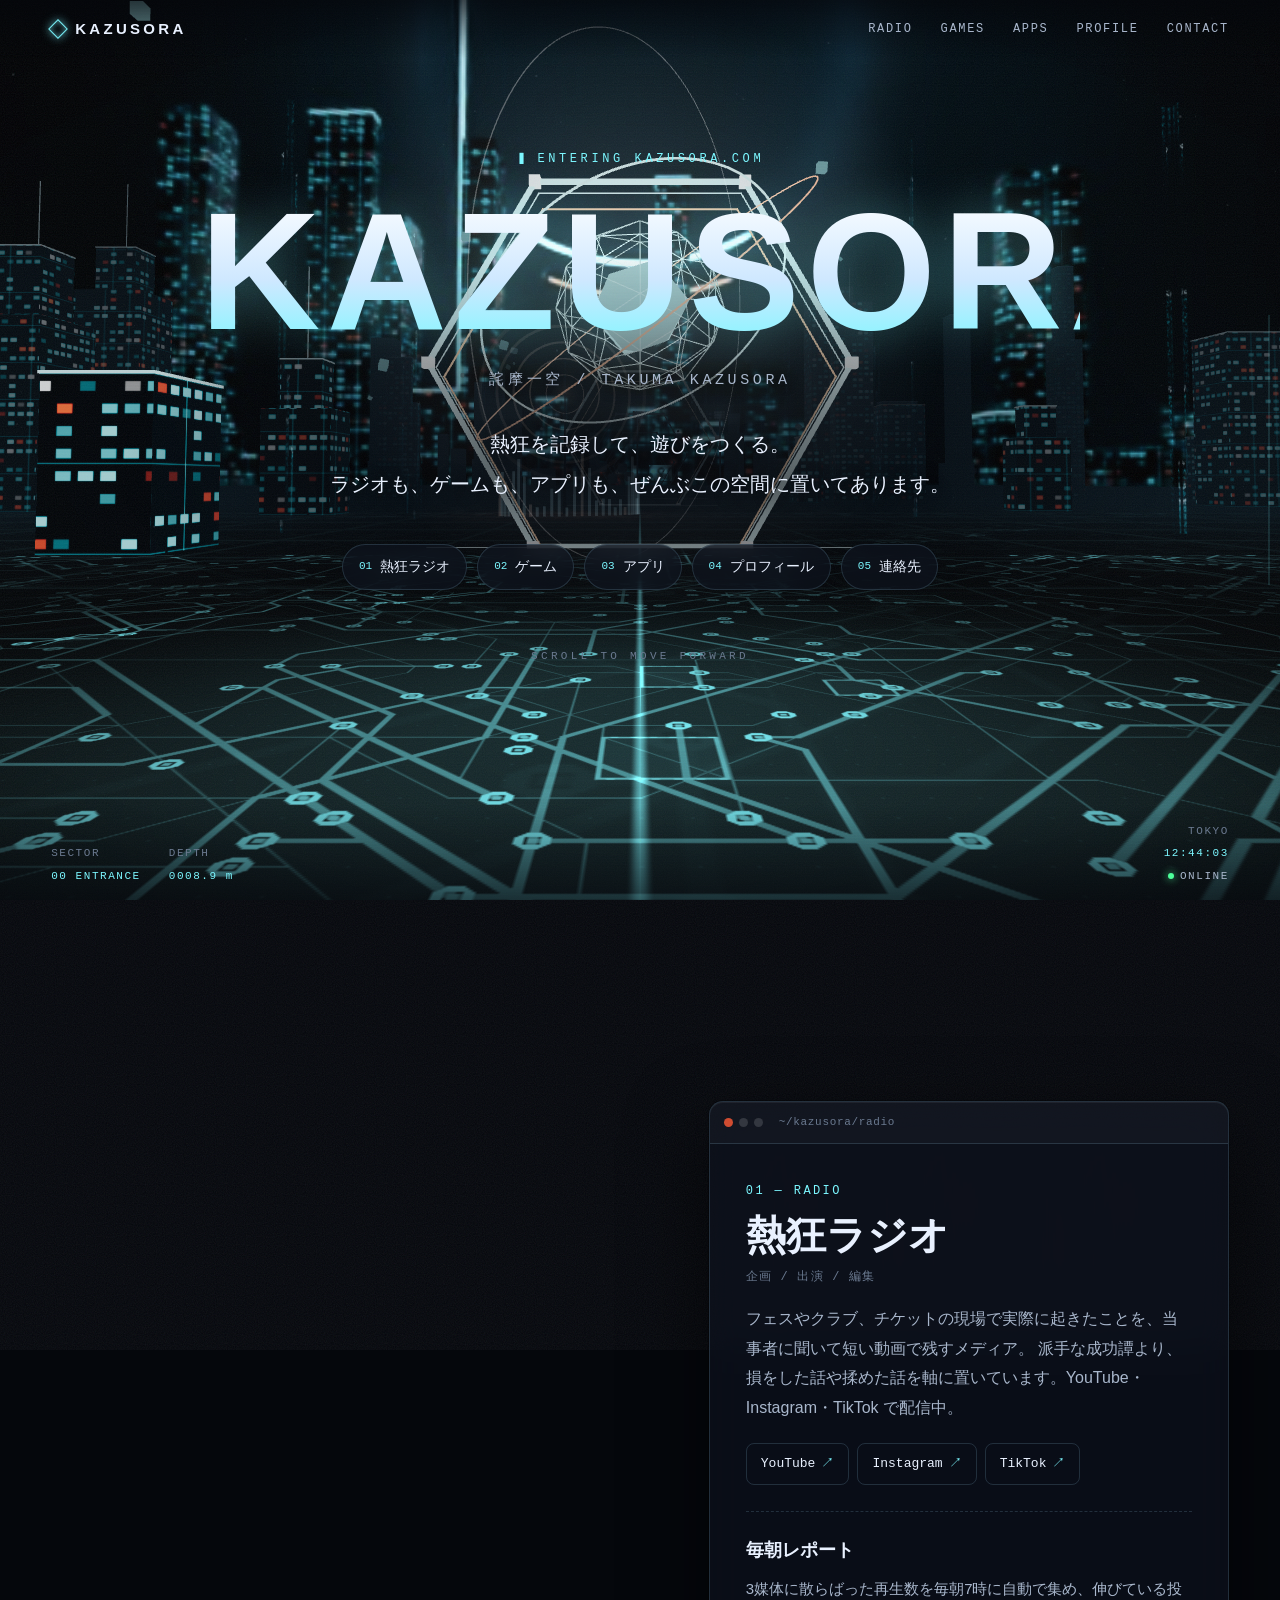
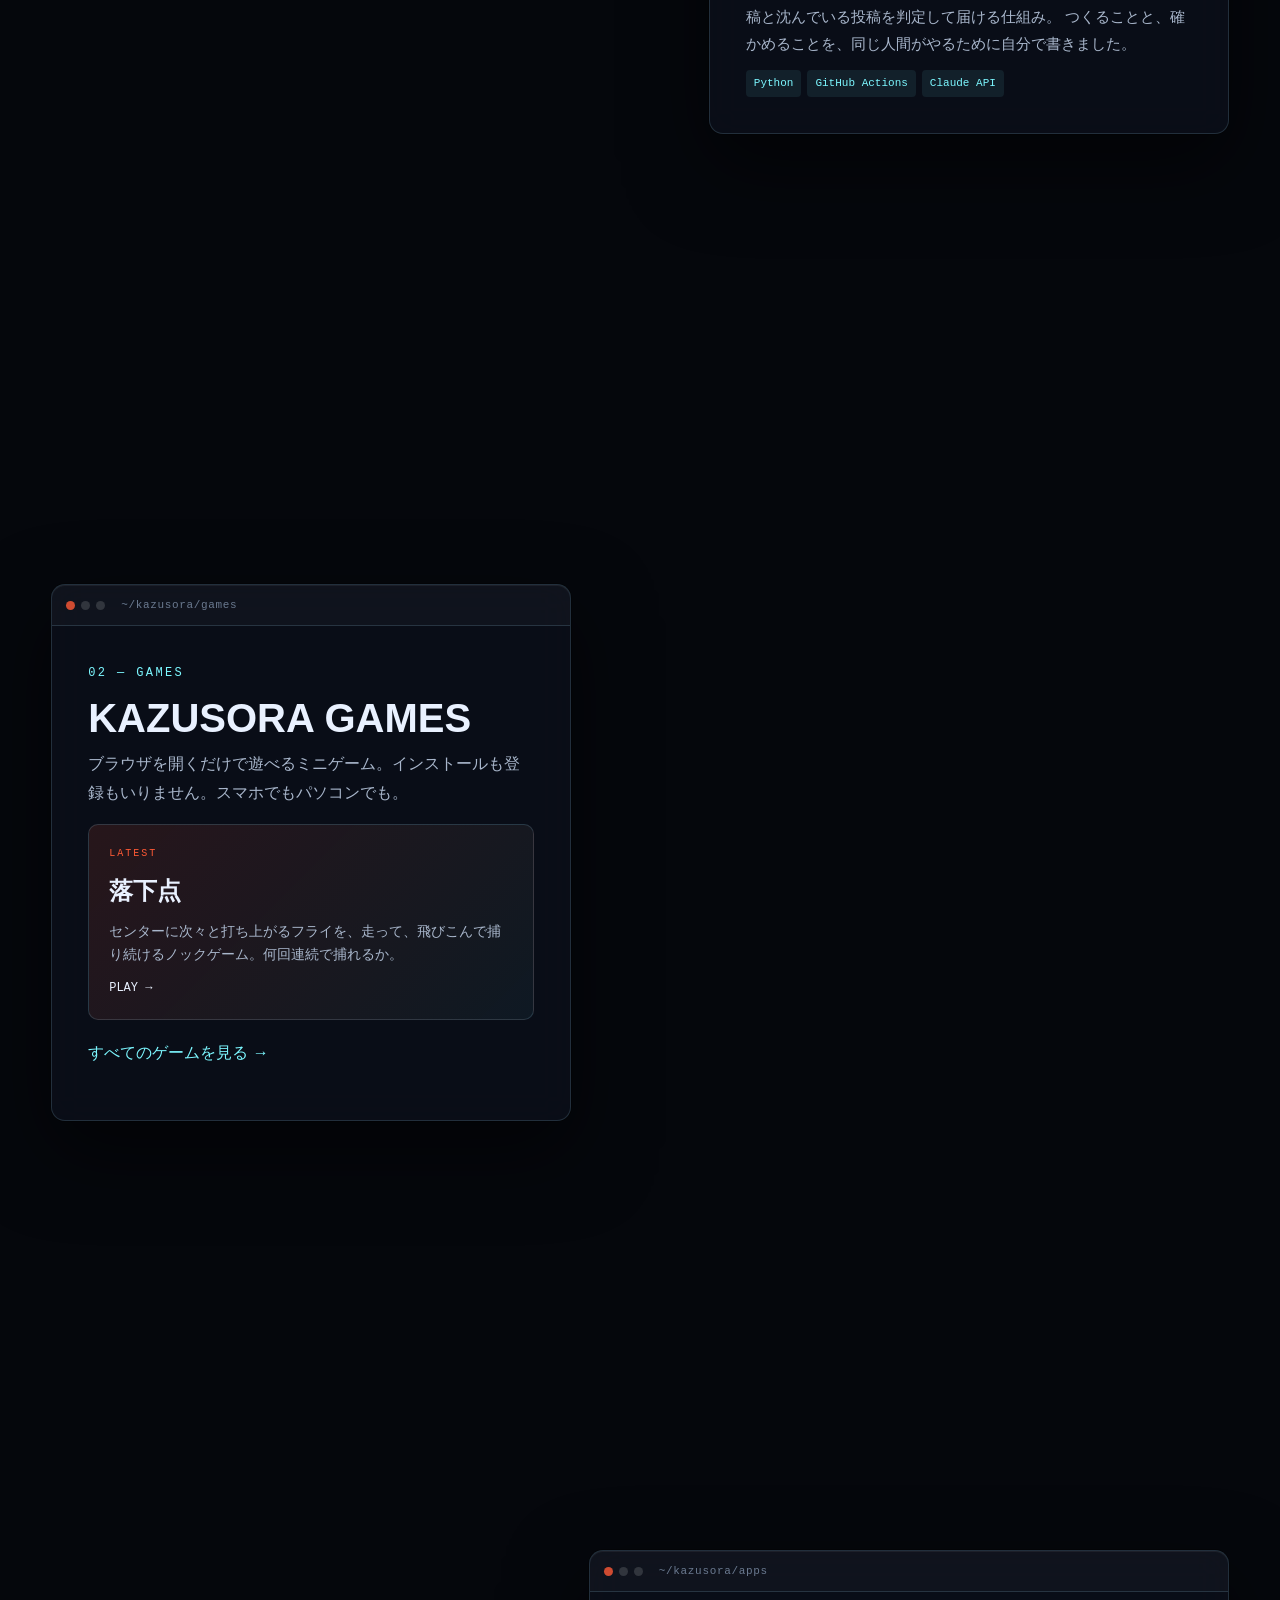
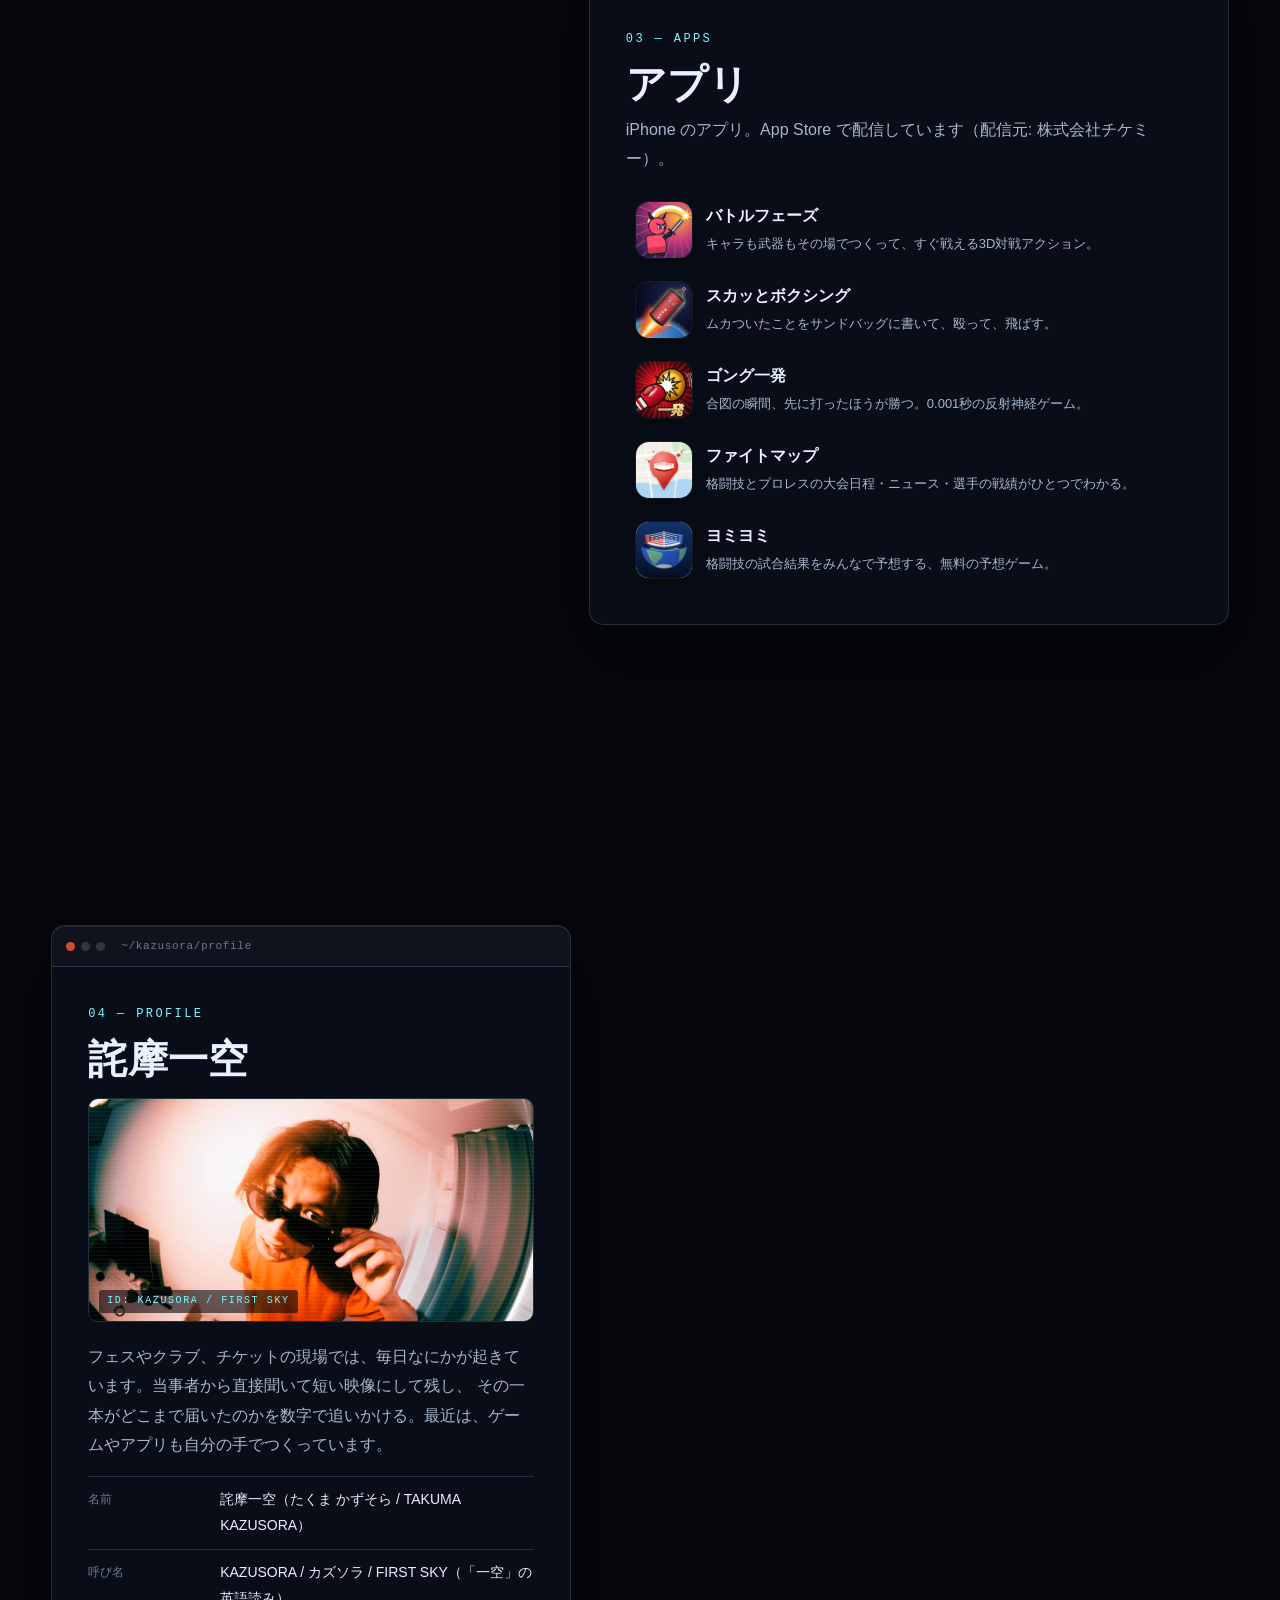
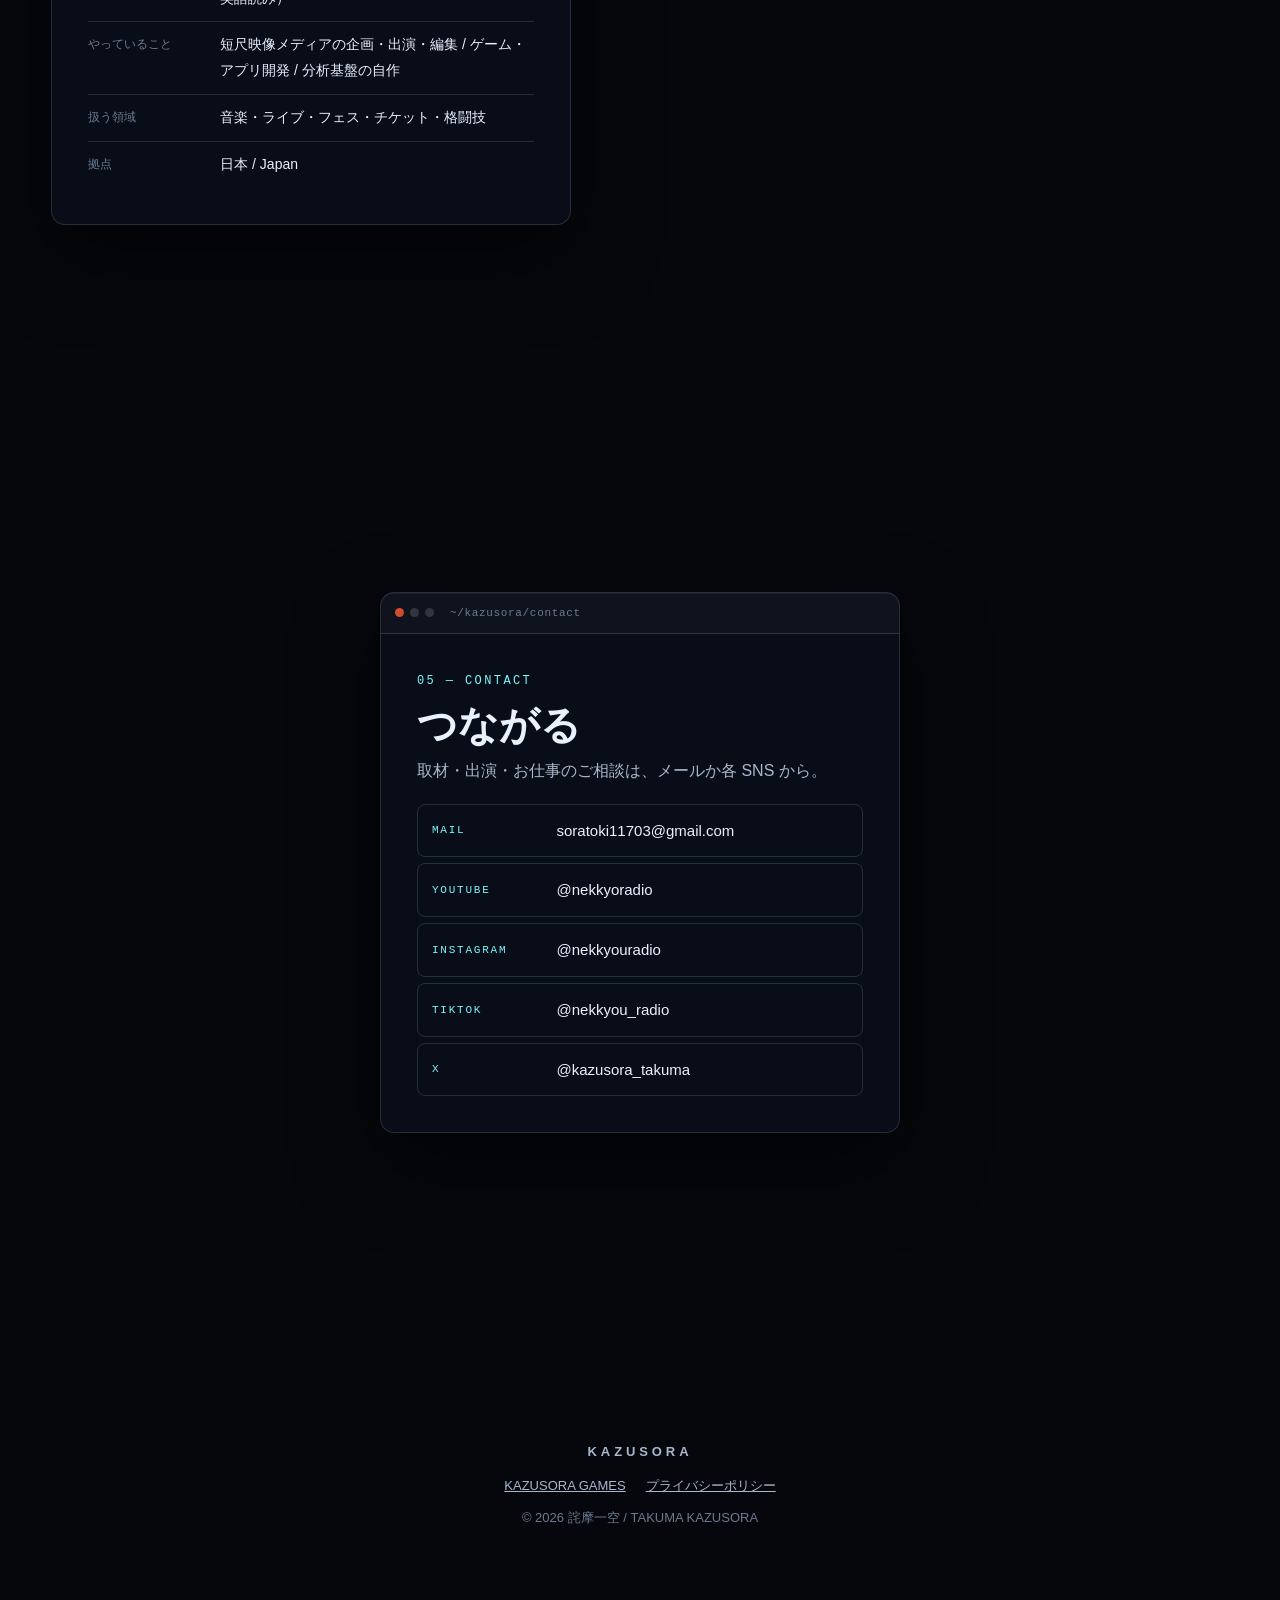
==== commit 8398ecb4: "背景を Blender でつくったデジタルな街に差し替える - world.glb: データタワー・六角形のゲート・データの雨・ボクセル（Blender でモデリングして書き出し） - sky.jpg" ====
--- a/index.html
+++ b/index.html
@@ -21,7 +21,7 @@
   style-src 'self' 'unsafe-inline' https://fonts.googleapis.com;
   font-src 'self' https://fonts.gstatic.com;
   img-src 'self' data: blob:;
-  connect-src 'self' https://cloudflareinsights.com;
+  connect-src 'self' blob: https://cloudflareinsights.com;
   object-src 'none';
   base-uri 'self';
   form-action 'none';
@@ -100,7 +100,7 @@
 <link rel="preconnect" href="https://fonts.googleapis.com">
 <link rel="preconnect" href="https://fonts.gstatic.com" crossorigin>
 <link rel="stylesheet" href="https://fonts.googleapis.com/css2?family=Space+Grotesk:wght@400;500;700&family=JetBrains+Mono:wght@400;500&family=Zen+Kaku+Gothic+New:wght@400;500;700;900&display=swap">
-<link rel="stylesheet" href="./assets/css/space.css?v=1">
+<link rel="stylesheet" href="./assets/css/space.css?v=2">
 </head>
 <body>
 
@@ -334,7 +334,8 @@
 
 <!-- 外部CDNから読まず自前で配信する（サプライチェーン攻撃を防ぐため） -->
 <script src="./assets/js/vendor/three.min.js"></script>
-<script src="./assets/js/space.js?v=1"></script>
+<script src="./assets/js/vendor/GLTFLoader.js"></script>
+<script src="./assets/js/space.js?v=2"></script>
 <!-- アクセス計測（Cloudflare Web Analytics。Cookie は使わない） -->
 <script defer src="https://static.cloudflareinsights.com/beacon.min.js" data-cf-beacon='{"token": "9926faf0ab3e4a0c98c5b6c5265ab36c"}'></script>
 </body>
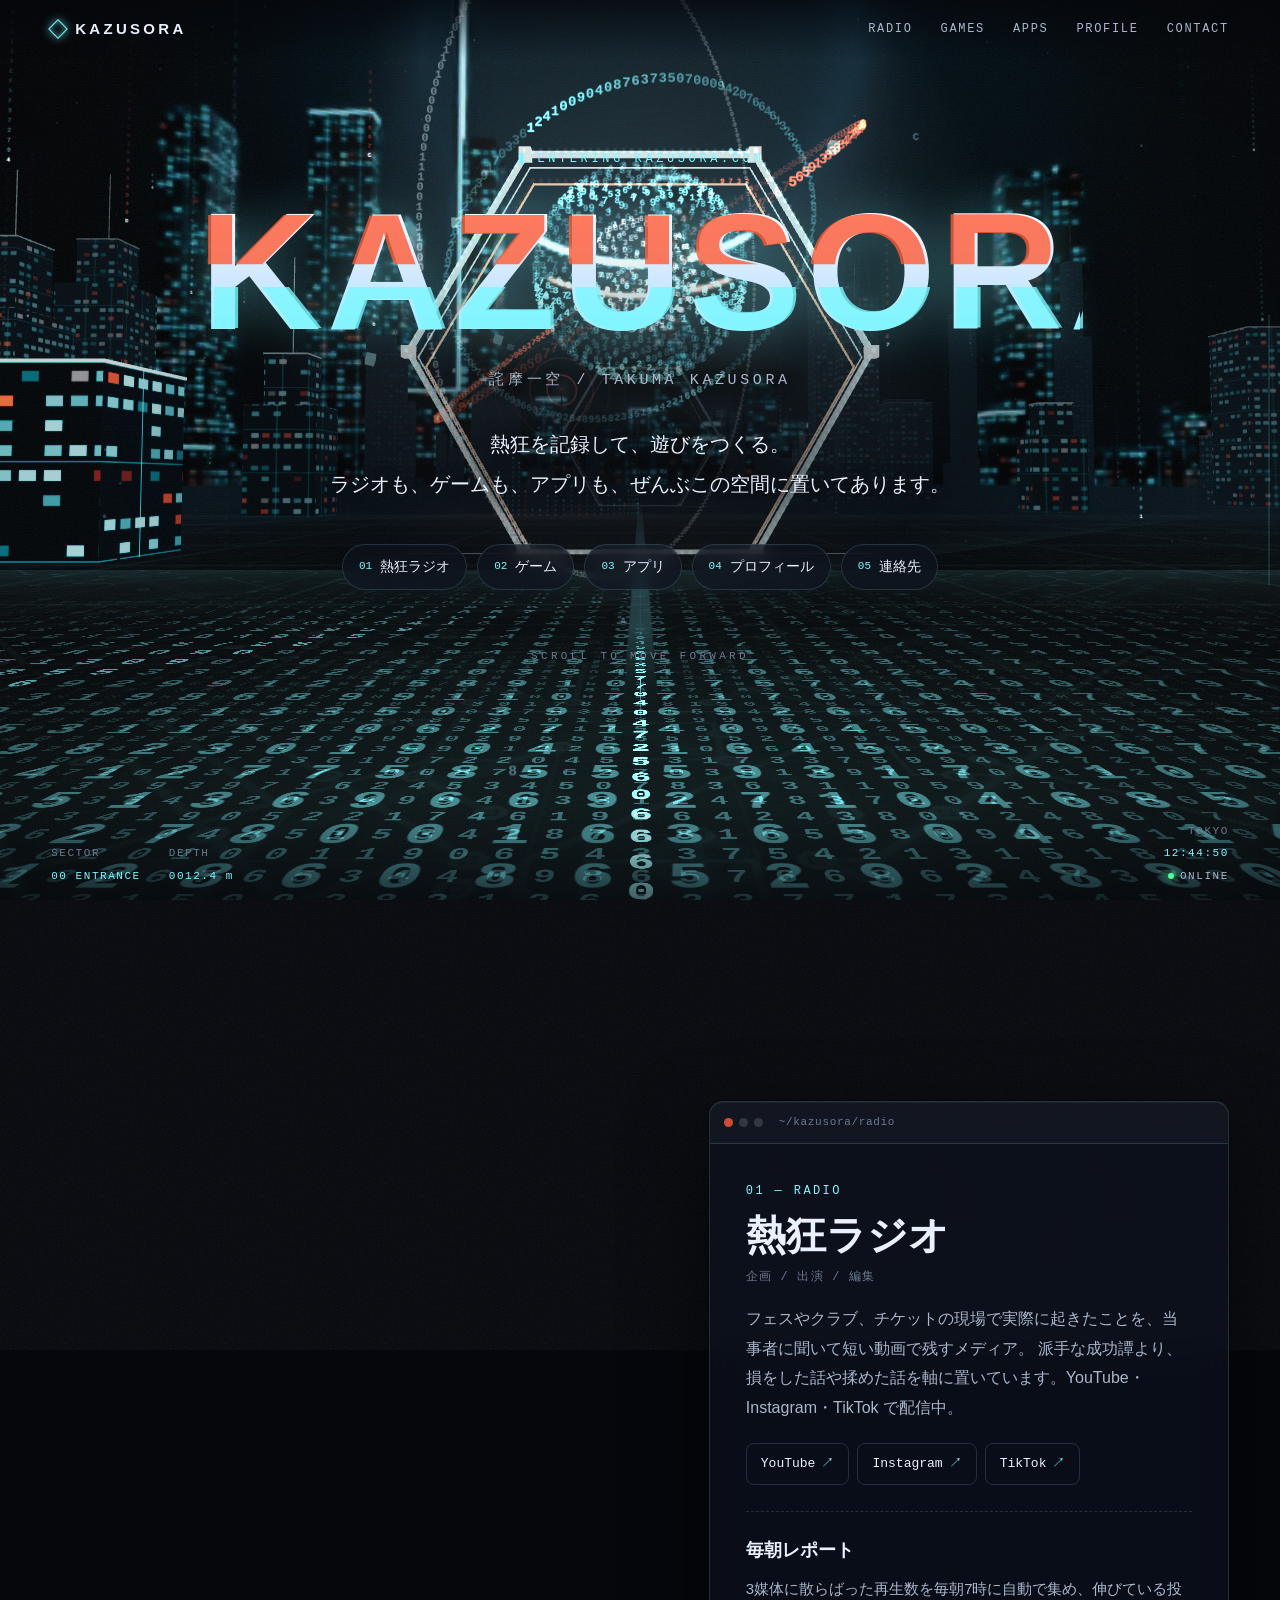
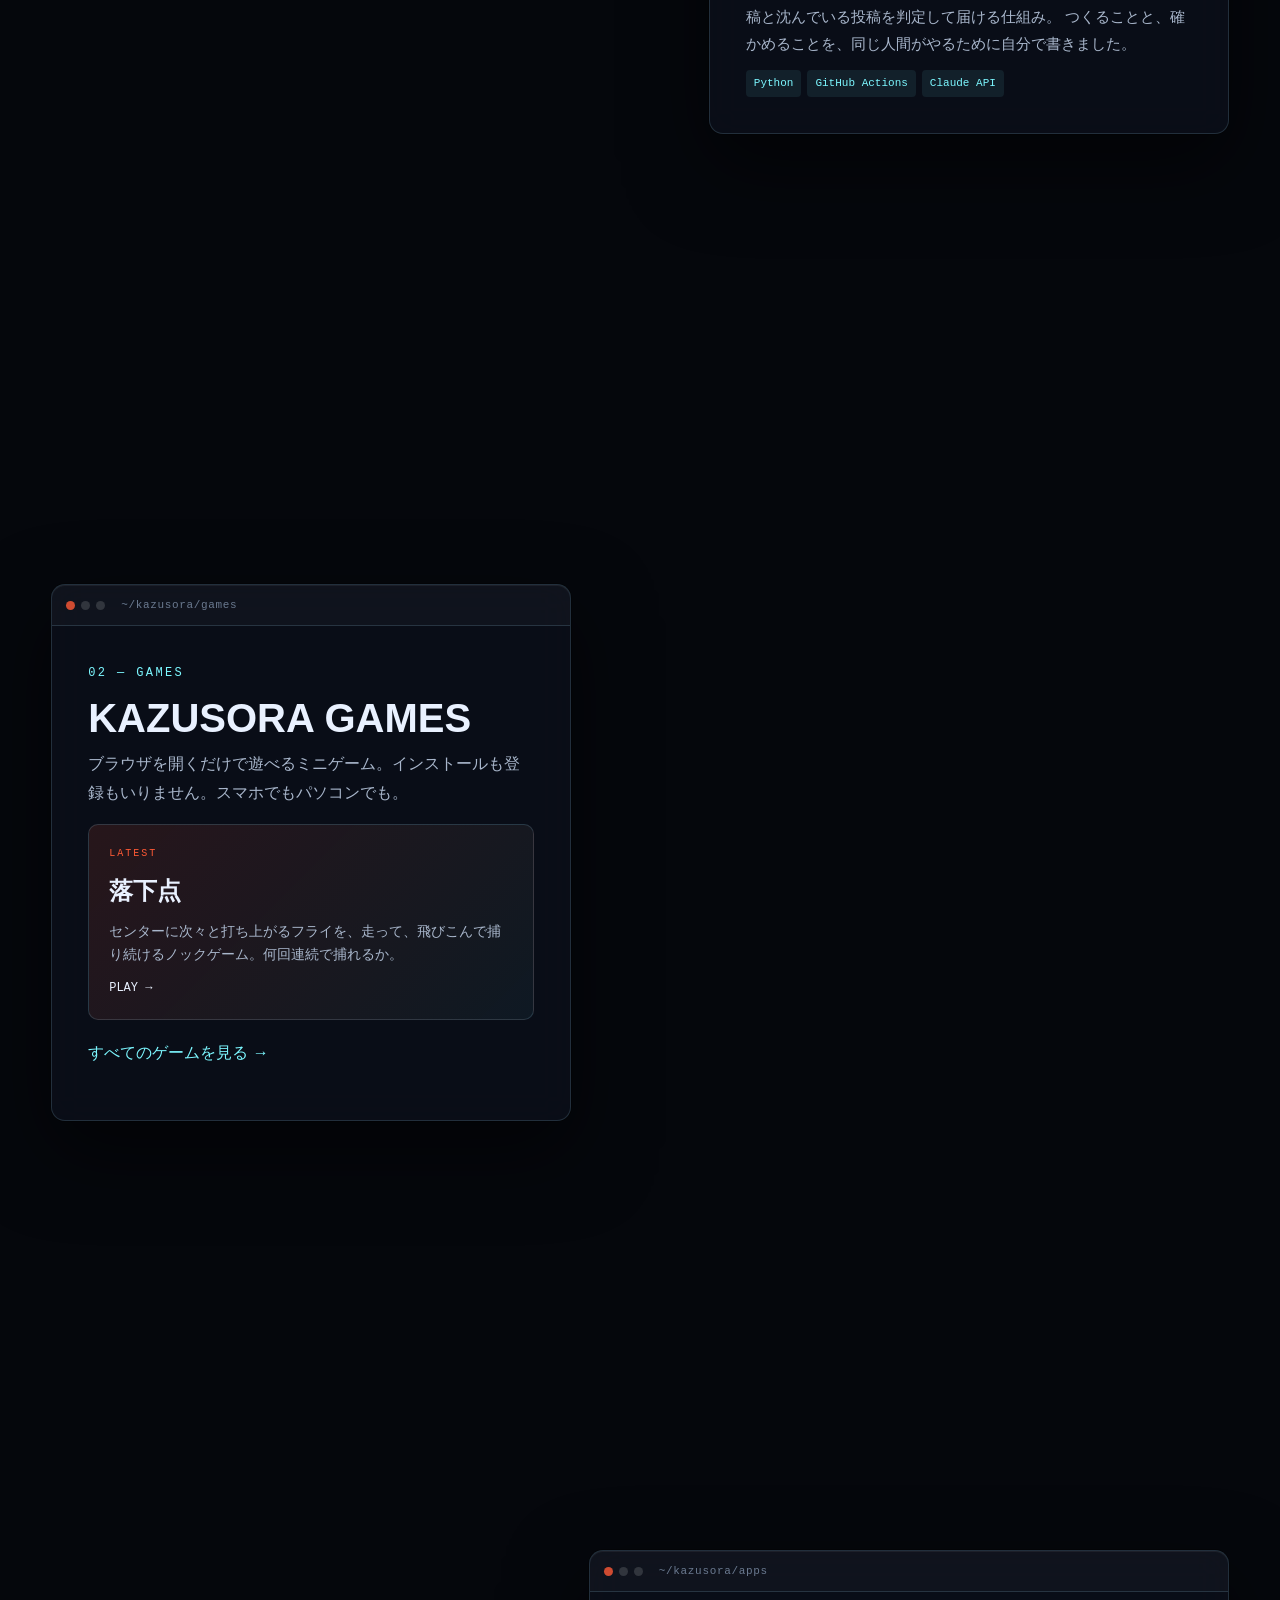
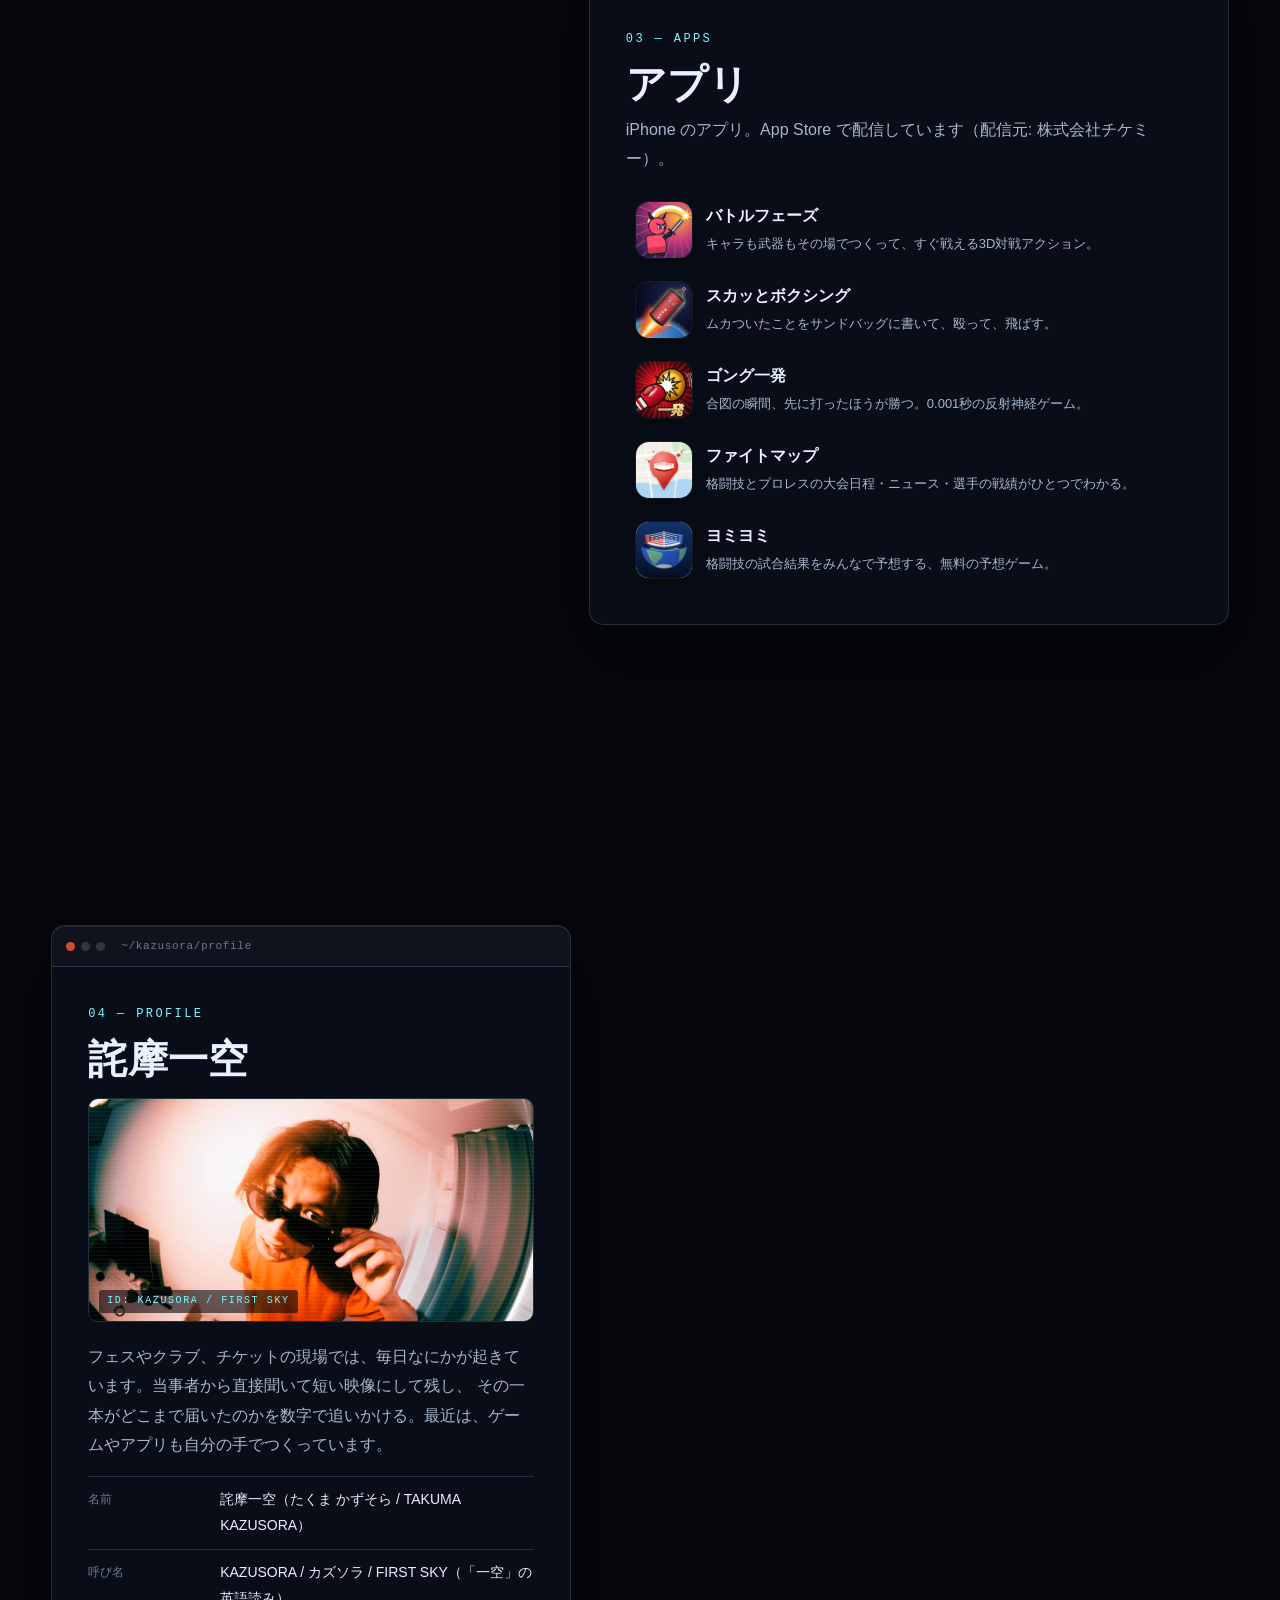
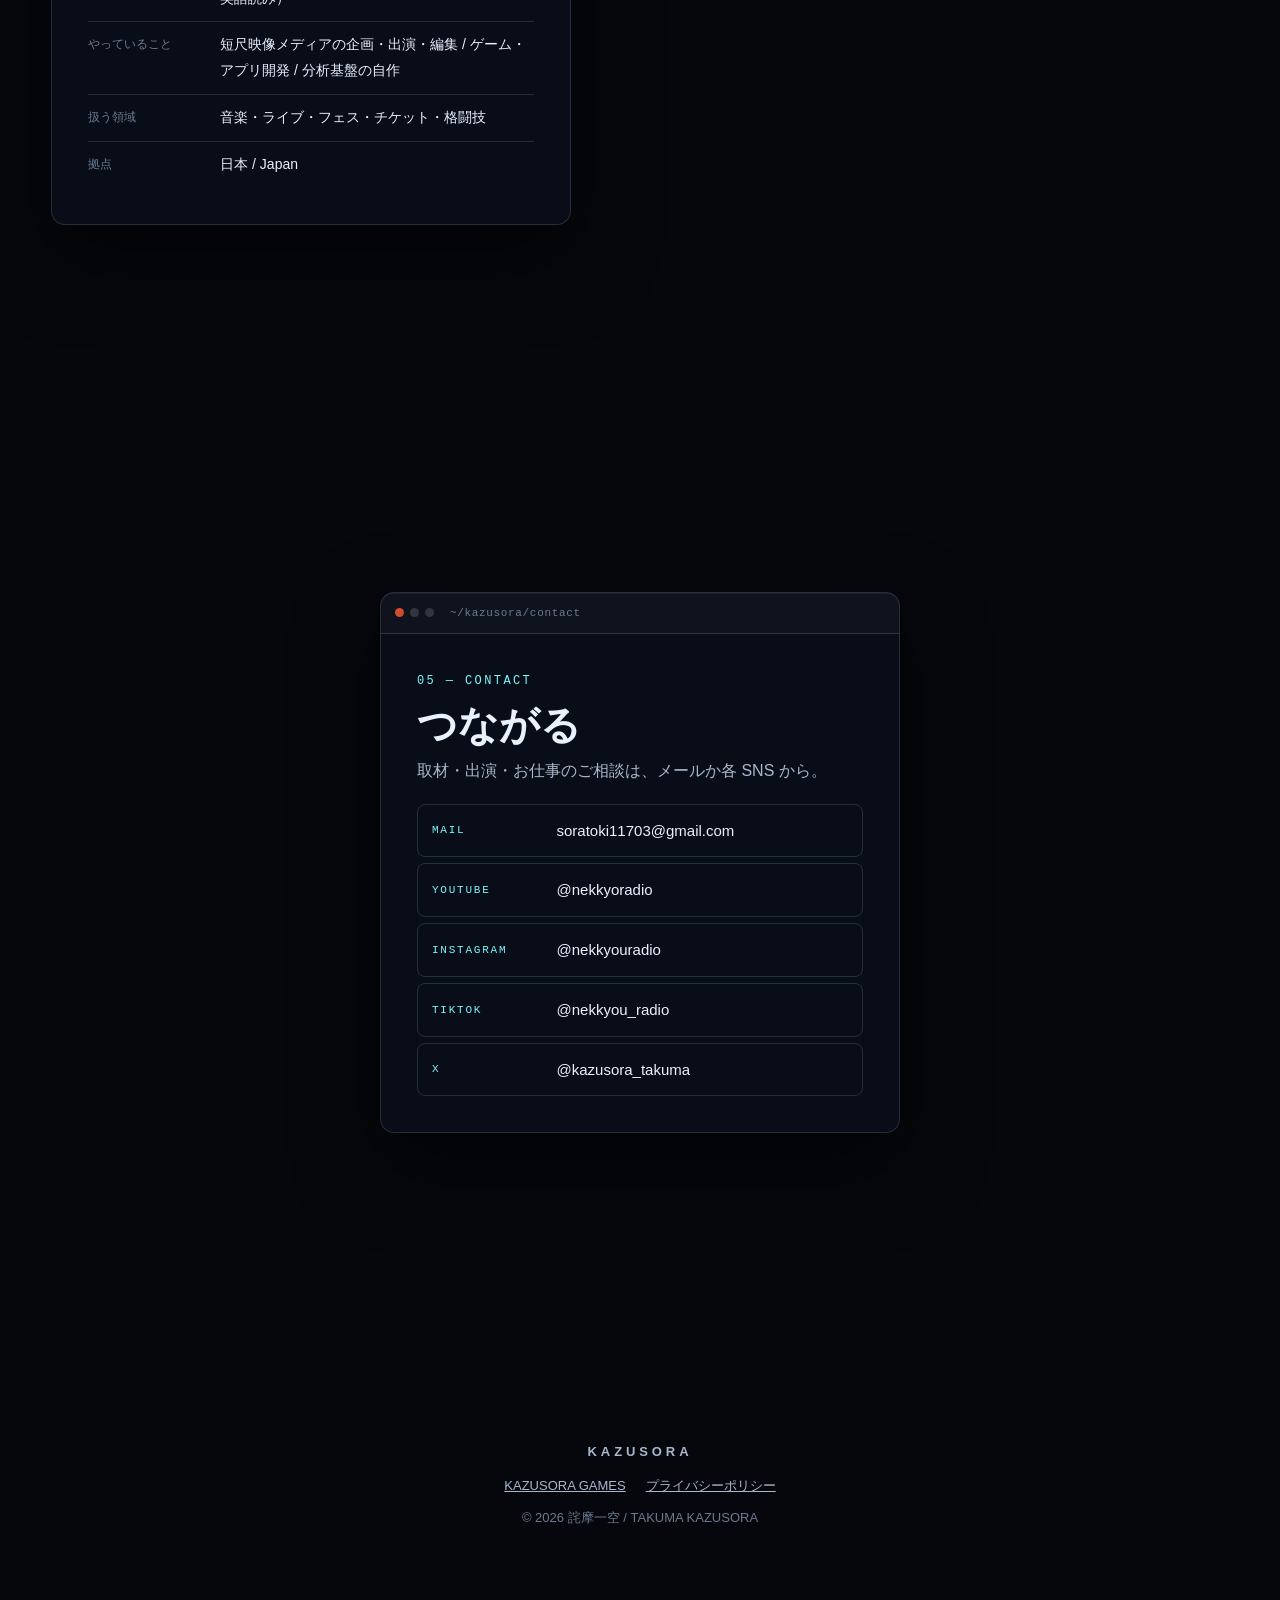
==== commit 128bdd1c: "動いている部分をすべて数字（文字）で描きなおす 床のパルス・データの雨・コア・電波・レベルメーター・ボール・アプリのアイコン・写真のホログラム・出口のゲートを、入れ替わり続ける数字の点で描く。  Co" ====
--- a/index.html
+++ b/index.html
@@ -335,7 +335,7 @@
 <!-- 外部CDNから読まず自前で配信する（サプライチェーン攻撃を防ぐため） -->
 <script src="./assets/js/vendor/three.min.js"></script>
 <script src="./assets/js/vendor/GLTFLoader.js"></script>
-<script src="./assets/js/space.js?v=2"></script>
+<script src="./assets/js/space.js?v=3"></script>
 <!-- アクセス計測（Cloudflare Web Analytics。Cookie は使わない） -->
 <script defer src="https://static.cloudflareinsights.com/beacon.min.js" data-cf-beacon='{"token": "9926faf0ab3e4a0c98c5b6c5265ab36c"}'></script>
 </body>
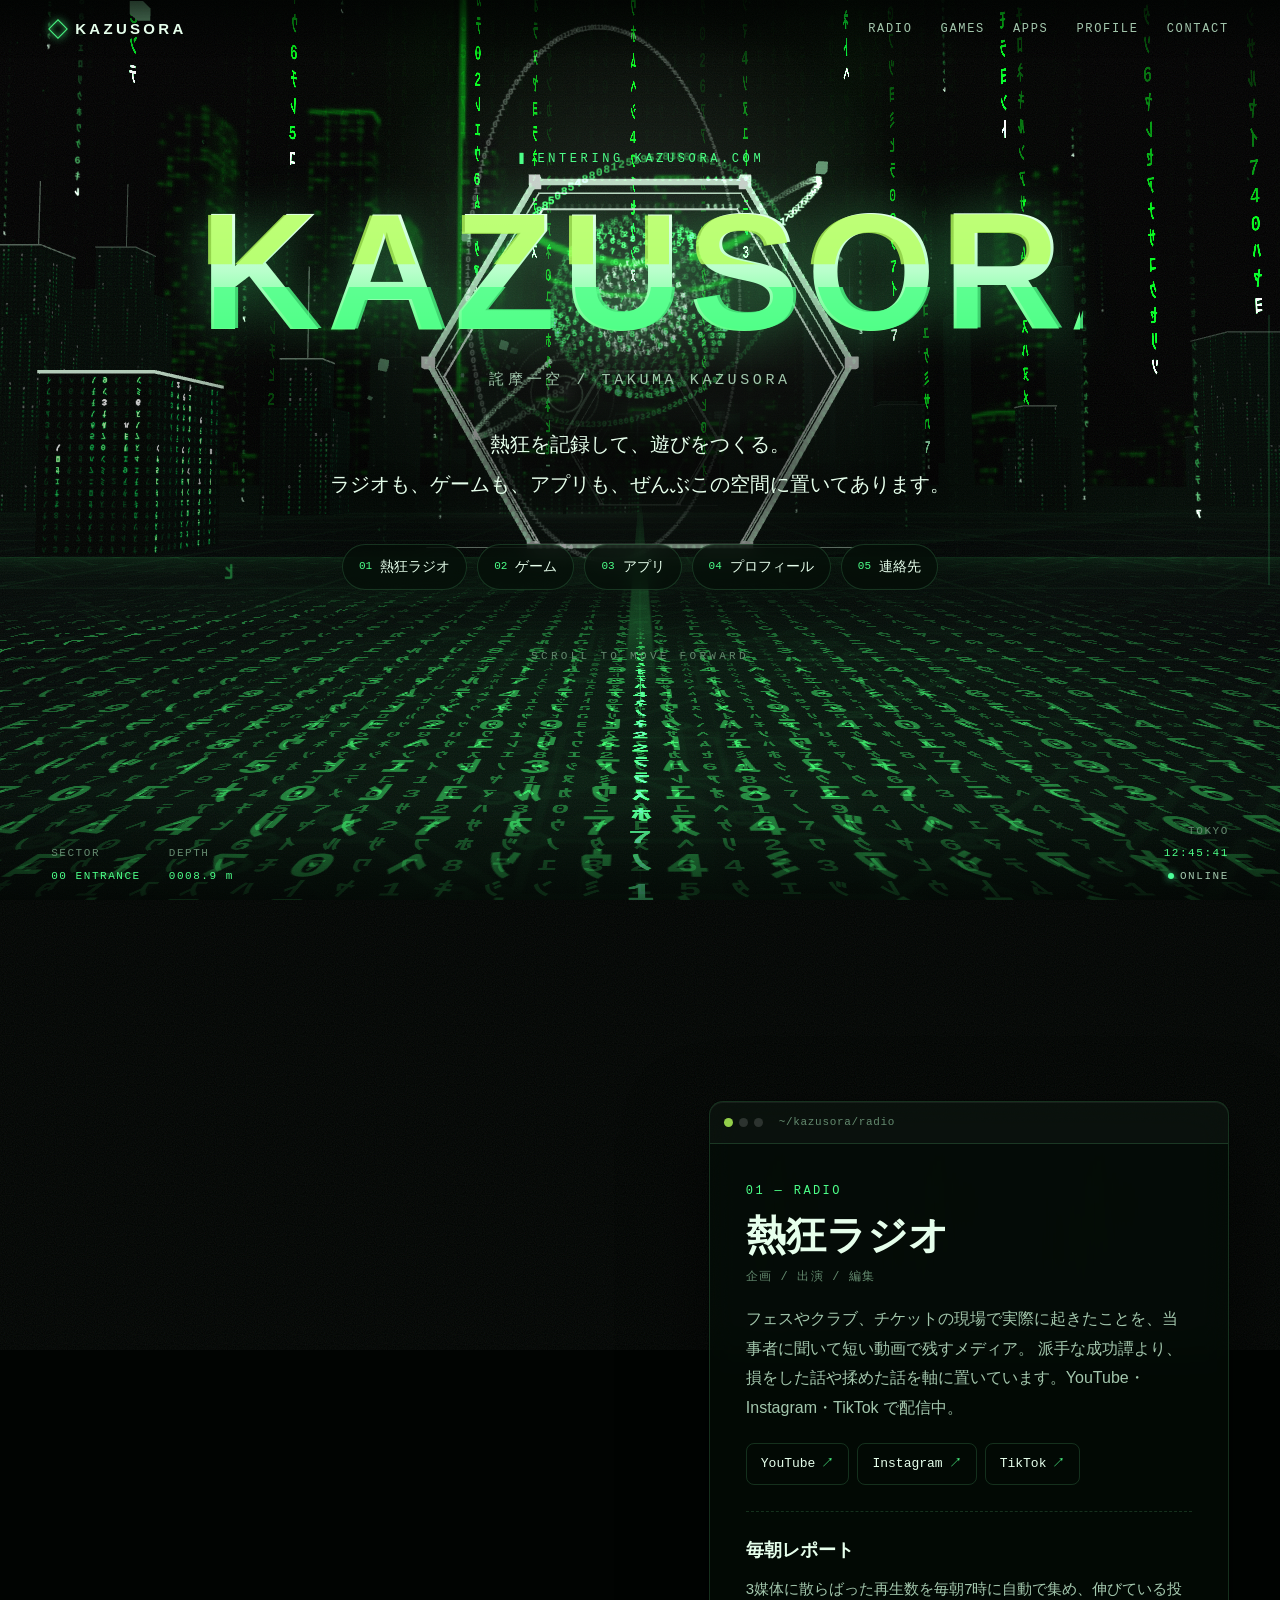
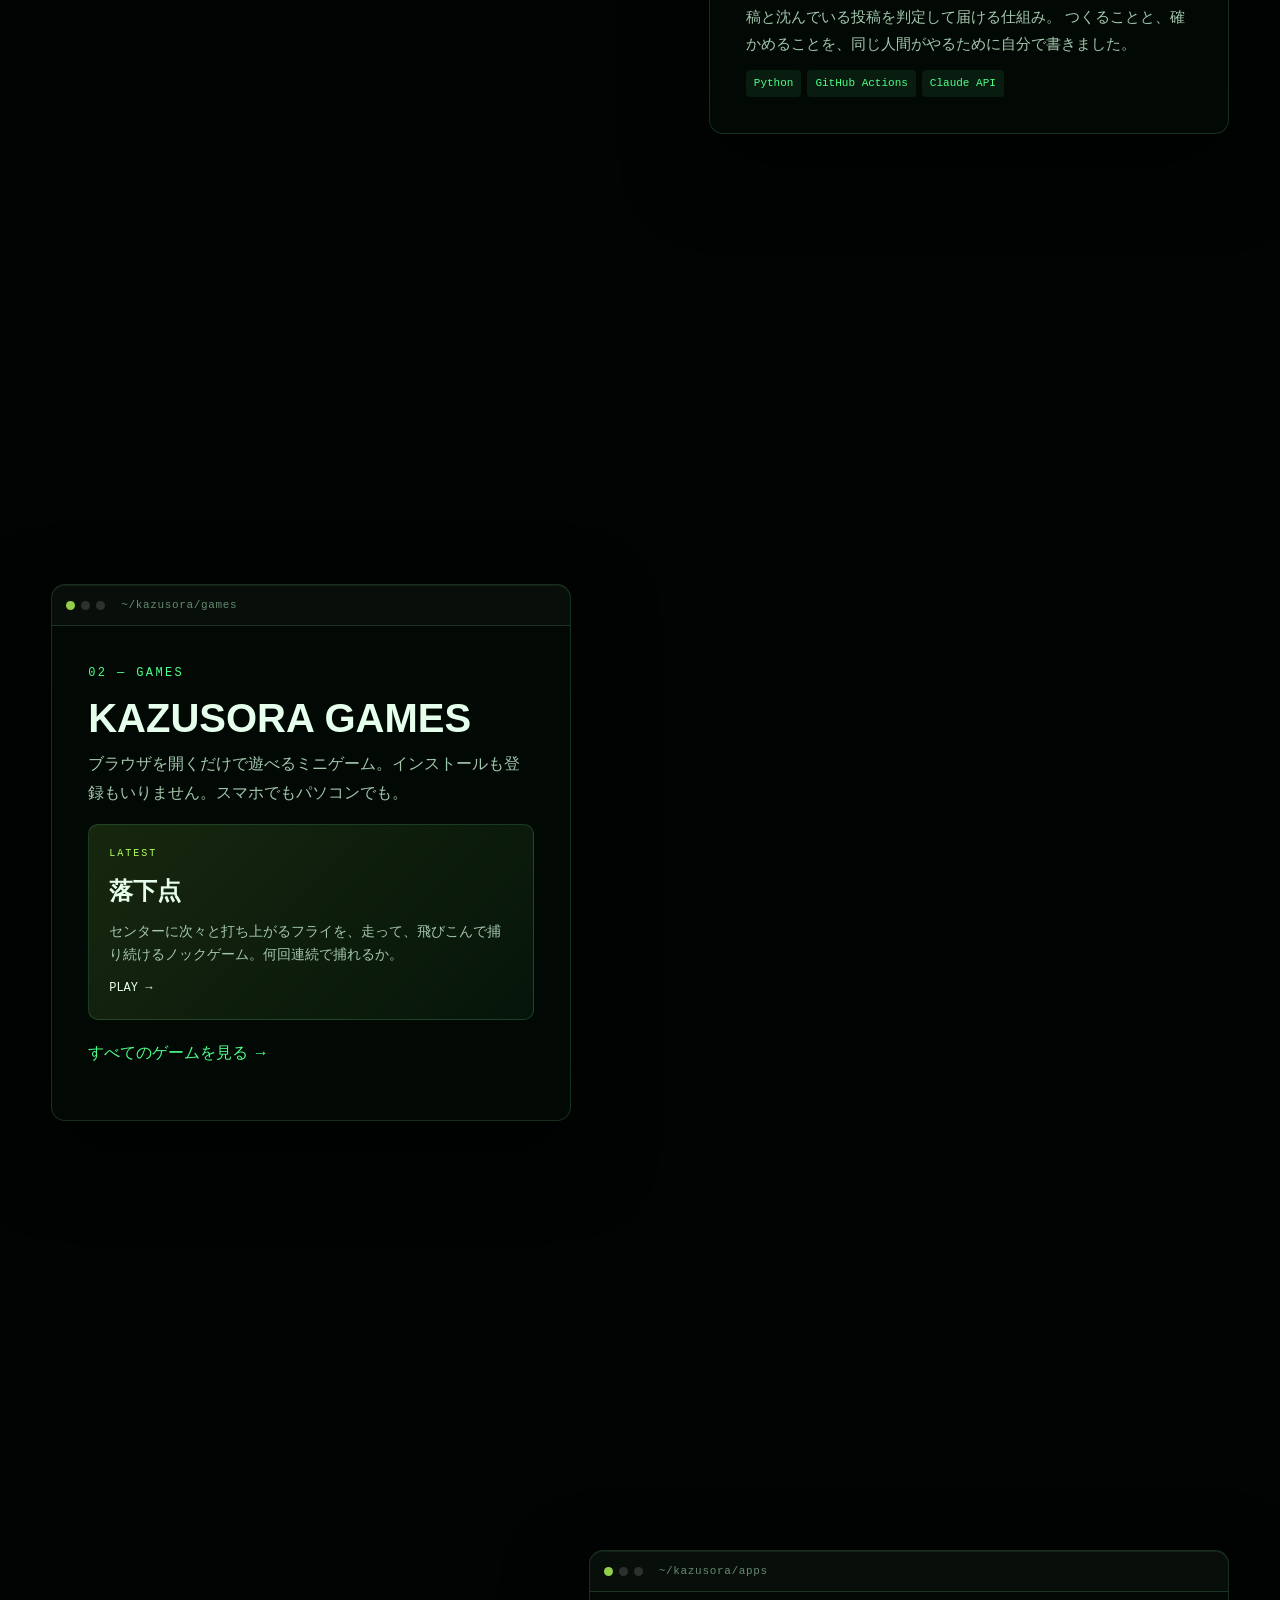
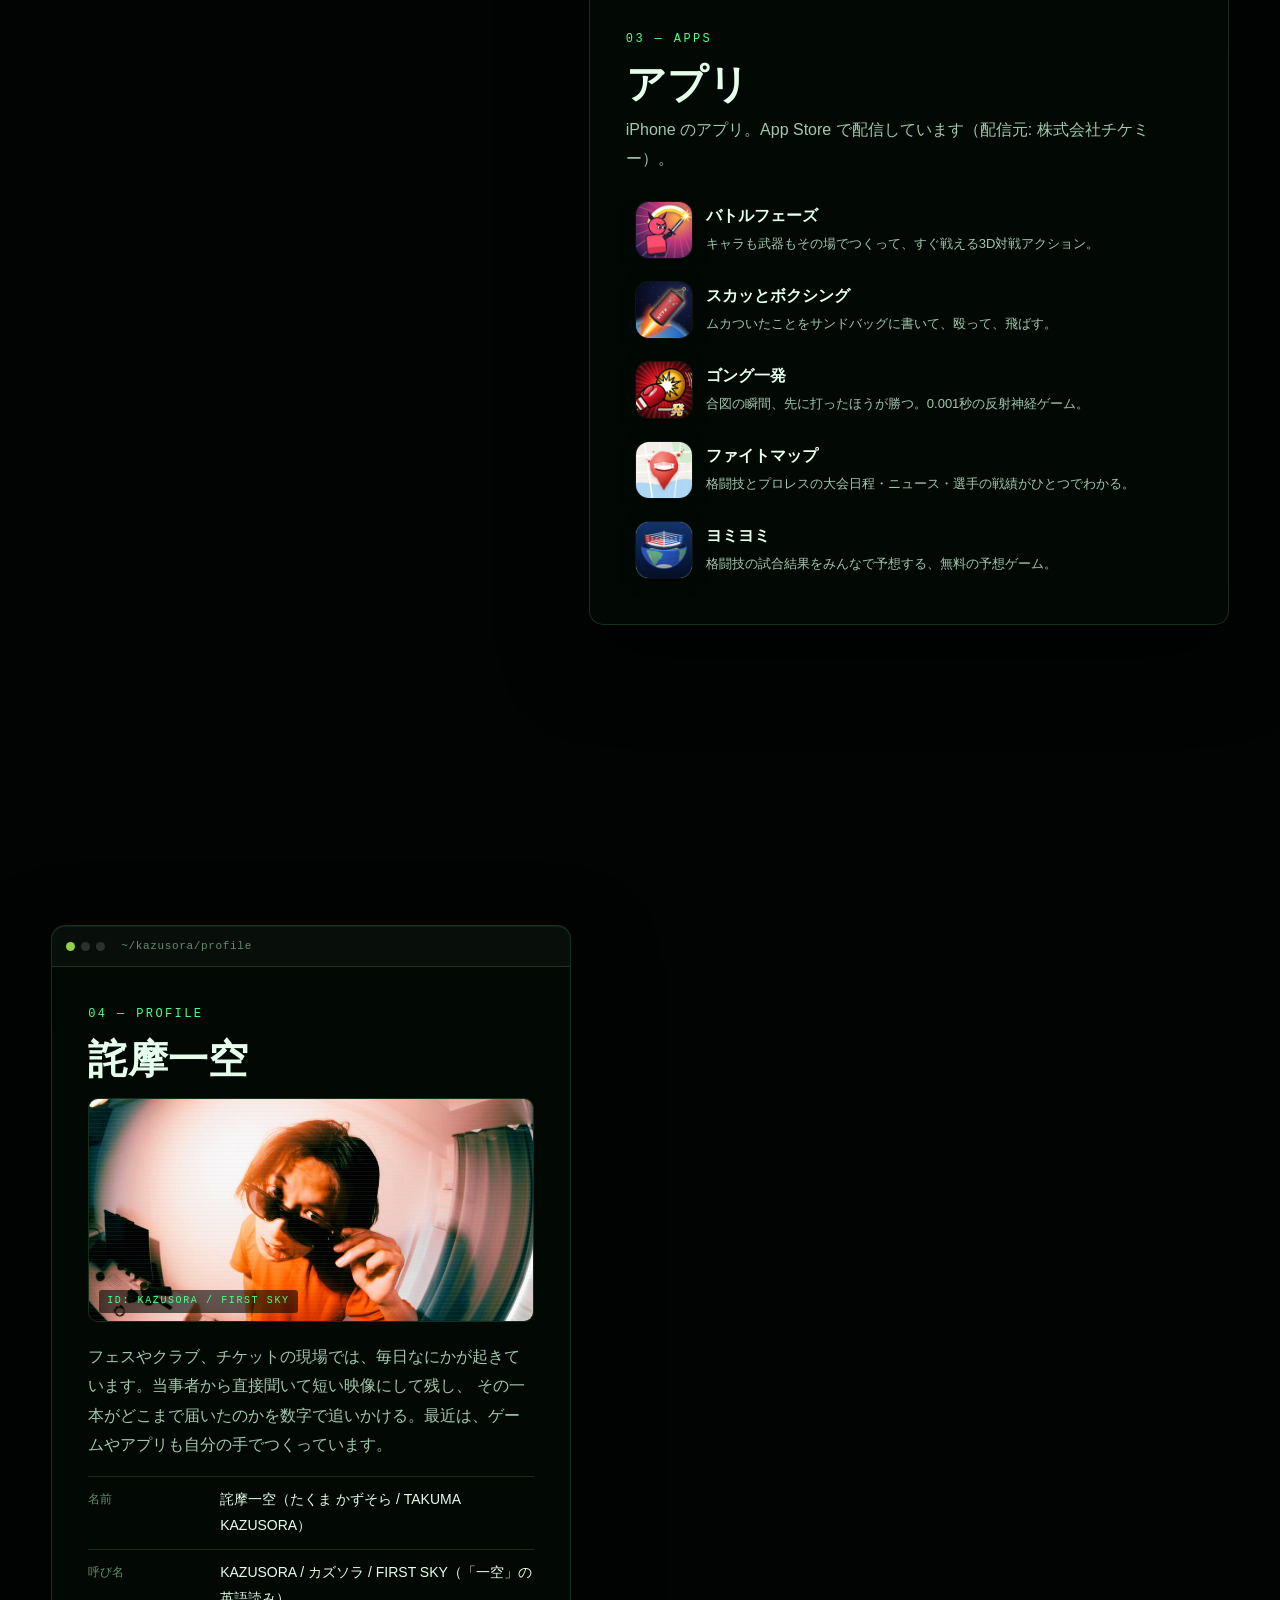
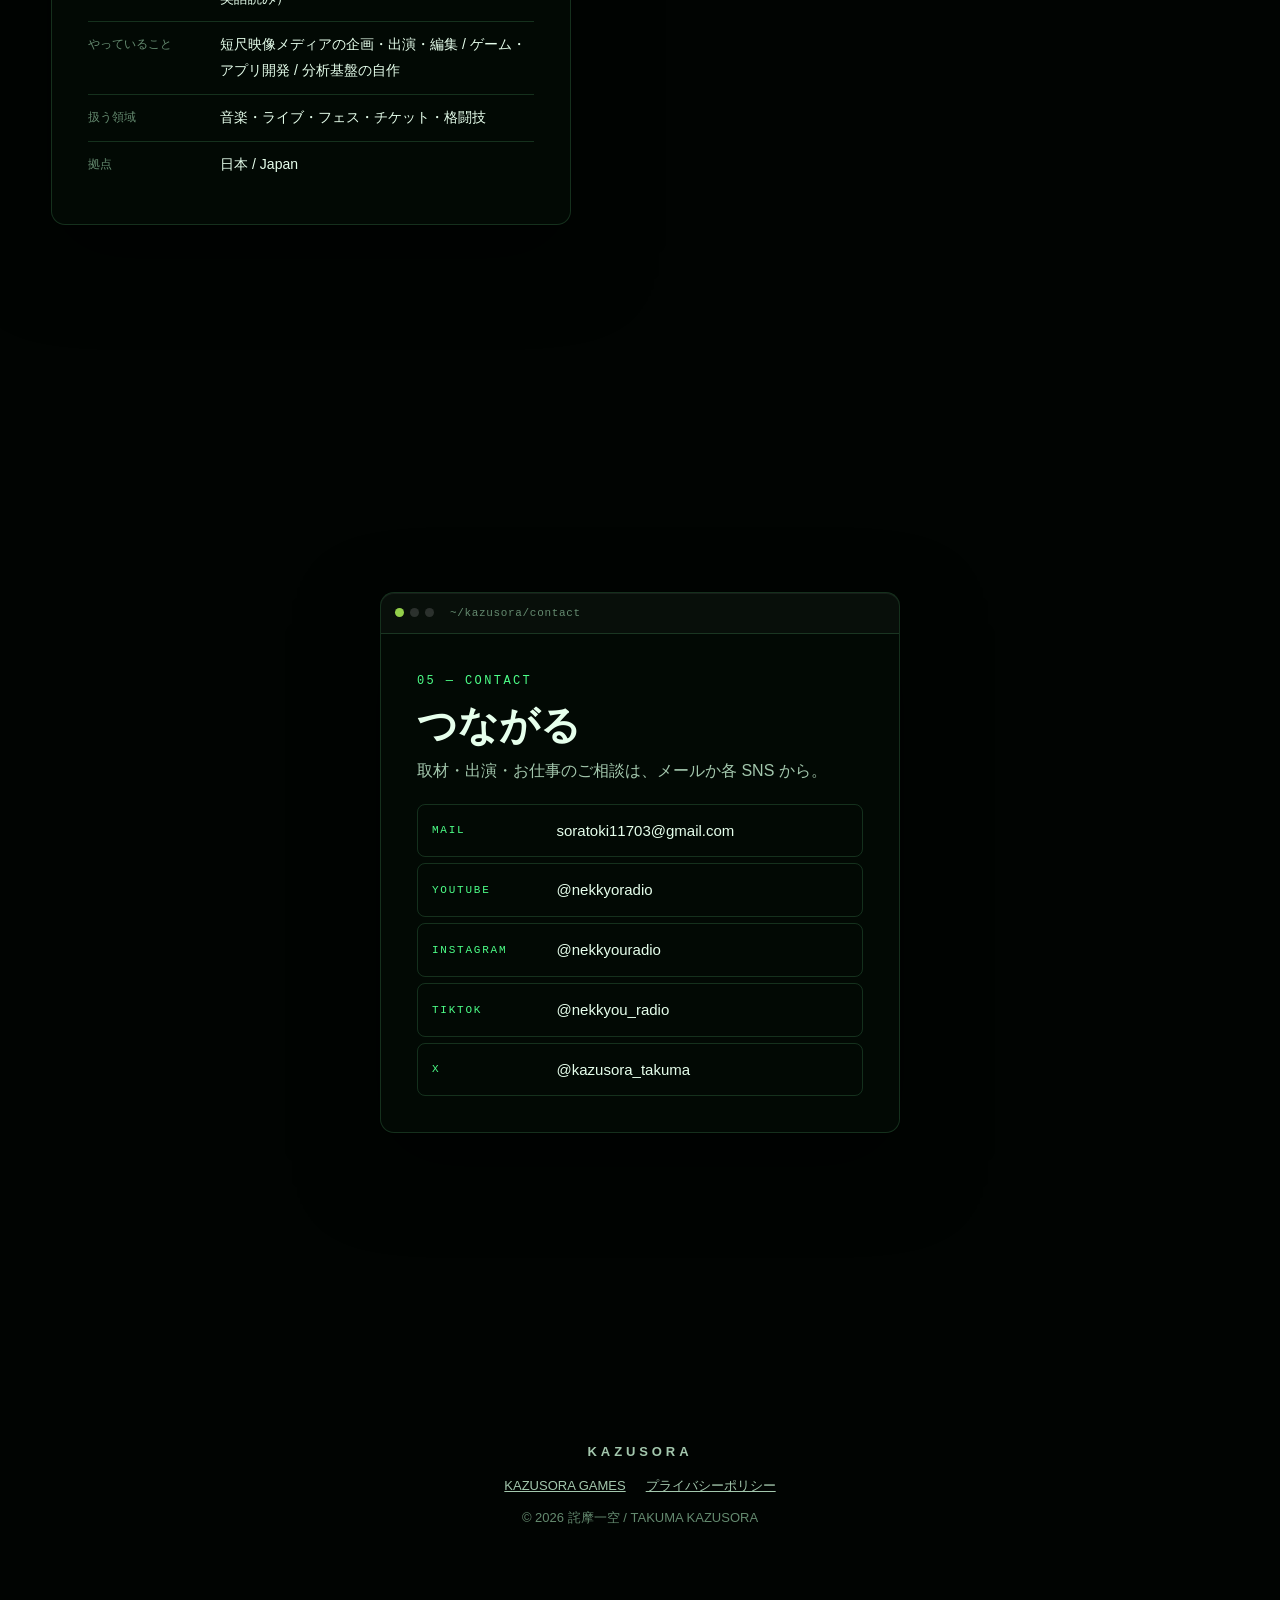
==== commit 8219c5e7: "マトリックス風の緑のコードの世界にする 半角カタカナ（左右反転）と数字の雨、空一面に降るコード、ビルの壁を流れ落ちるコード、サイト全体の色を緑に。  Co-Authored-By: Claude Op" ====
--- a/index.html
+++ b/index.html
@@ -6,7 +6,7 @@
 <title>詫摩一空（TAKUMA KAZUSORA / たくまかずそら）公式サイト｜KAZUSORA</title>
 <meta name="description" content="詫摩一空（たくま かずそら / TAKUMA KAZUSORA / KAZUSORA / FIRST SKY）の公式サイト。音楽の現場を記録するショート動画メディア「熱狂ラジオ」、ブラウザで遊べる KAZUSORA GAMES、バトルフェーズ・スカッとボクシングなどのアプリを、ひとつの仮想空間にまとめています。">
 <link rel="canonical" href="https://kazusora.com/">
-<meta name="theme-color" content="#05070c">
+<meta name="theme-color" content="#010402">
 <meta name="color-scheme" content="dark">
 <meta name="format-detection" content="telephone=no">
 <!-- Google AdSense のサイト所有確認（スクリプトは読み込まない） -->
@@ -100,7 +100,7 @@
 <link rel="preconnect" href="https://fonts.googleapis.com">
 <link rel="preconnect" href="https://fonts.gstatic.com" crossorigin>
 <link rel="stylesheet" href="https://fonts.googleapis.com/css2?family=Space+Grotesk:wght@400;500;700&family=JetBrains+Mono:wght@400;500&family=Zen+Kaku+Gothic+New:wght@400;500;700;900&display=swap">
-<link rel="stylesheet" href="./assets/css/space.css?v=2">
+<link rel="stylesheet" href="./assets/css/space.css?v=3">
 </head>
 <body>
 
@@ -335,7 +335,7 @@
 <!-- 外部CDNから読まず自前で配信する（サプライチェーン攻撃を防ぐため） -->
 <script src="./assets/js/vendor/three.min.js"></script>
 <script src="./assets/js/vendor/GLTFLoader.js"></script>
-<script src="./assets/js/space.js?v=3"></script>
+<script src="./assets/js/space.js?v=4"></script>
 <!-- アクセス計測（Cloudflare Web Analytics。Cookie は使わない） -->
 <script defer src="https://static.cloudflareinsights.com/beacon.min.js" data-cf-beacon='{"token": "9926faf0ab3e4a0c98c5b6c5265ab36c"}'></script>
 </body>
--- a/assets/css/space.css
+++ b/assets/css/space.css
@@ -4,15 +4,15 @@
    ========================================================= */
 
 :root {
-  --bg: #05070c;
-  --bg-2: #0a0f1a;
-  --ink: #e9f1ff;
-  --ink-2: #a9b7cc;
-  --ink-3: #6b7a90;
-  --signal: #7cf7ff;      /* 冷たい光（デジタル） */
-  --heat: #ff5a36;        /* 熱狂の赤（旧サイトの色を引き継ぐ） */
-  --glass: rgba(14, 20, 32, 0.58);
-  --glass-line: rgba(160, 220, 255, 0.16);
+  --bg: #010402;
+  --bg-2: #04100a;
+  --ink: #e6ffec;
+  --ink-2: #a3c7ad;
+  --ink-3: #648a6f;
+  --signal: #4dff88;      /* マトリックスの緑（デジタル） */
+  --heat: #b6ff5a;        /* 明るい黄緑（アクセント） */
+  --glass: rgba(4, 14, 8, 0.62);
+  --glass-line: rgba(120, 255, 160, 0.16);
   --glass-hi: rgba(255, 255, 255, 0.06);
   --mono: "JetBrains Mono", ui-monospace, Menlo, monospace;
   --display: "Space Grotesk", "Zen Kaku Gothic New", sans-serif;
@@ -48,8 +48,8 @@
 .world-fallback {
   z-index: -1;
   background:
-    radial-gradient(120% 70% at 50% 62%, rgba(124, 247, 255, 0.10), transparent 60%),
-    radial-gradient(80% 50% at 50% 100%, rgba(255, 90, 54, 0.10), transparent 70%),
+    radial-gradient(120% 70% at 50% 62%, rgba(77, 255, 136, 0.10), transparent 60%),
+    radial-gradient(80% 50% at 50% 100%, rgba(182, 255, 90, 0.10), transparent 70%),
     linear-gradient(var(--bg), var(--bg-2));
 }
 .fx-vignette {
@@ -82,7 +82,7 @@
 .boot__inner { width: min(320px, 80vw); }
 .boot__line { margin: 0 0 6px; }
 .boot__line--dim { color: var(--ink-3); }
-.boot__bar { height: 1px; background: rgba(124, 247, 255, 0.15); margin-top: 14px; overflow: hidden; }
+.boot__bar { height: 1px; background: rgba(77, 255, 136, 0.15); margin-top: 14px; overflow: hidden; }
 .boot__bar i { display: block; height: 100%; width: 0; background: var(--signal); box-shadow: 0 0 12px var(--signal); transition: width 0.3s ease; }
 
 /* ---------- HUD ---------- */
@@ -90,7 +90,7 @@
   position: fixed; top: 0; left: 0; right: 0; z-index: 20;
   display: flex; justify-content: space-between; align-items: center; gap: 16px;
   padding: calc(14px + env(safe-area-inset-top)) var(--gutter) 14px;
-  background: linear-gradient(rgba(5, 7, 12, 0.7), transparent);
+  background: linear-gradient(rgba(1, 4, 2, 0.7), transparent);
 }
 .hud-logo {
   display: inline-flex; align-items: center; gap: 10px; text-decoration: none;
@@ -98,7 +98,7 @@
 }
 .hud-logo__mark {
   width: 14px; height: 14px; border: 1.5px solid var(--signal); transform: rotate(45deg);
-  box-shadow: 0 0 10px rgba(124, 247, 255, 0.6), inset 0 0 6px rgba(124, 247, 255, 0.5);
+  box-shadow: 0 0 10px rgba(77, 255, 136, 0.6), inset 0 0 6px rgba(77, 255, 136, 0.5);
 }
 .hud-nav { display: flex; gap: clamp(10px, 2.4vw, 28px); }
 .hud-nav a {
@@ -114,7 +114,7 @@
 .hud-nav a:hover::after, .hud-nav a.is-current::after { transform: scaleX(1); }
 @media (max-width: 720px) {
   .hud-nav { display: none; }
-  .hud-top { background: rgba(5, 7, 12, 0.78); -webkit-backdrop-filter: blur(10px); backdrop-filter: blur(10px); border-bottom: 1px solid var(--glass-line); }
+  .hud-top { background: rgba(1, 4, 2, 0.78); -webkit-backdrop-filter: blur(10px); backdrop-filter: blur(10px); border-bottom: 1px solid var(--glass-line); }
 }
 
 .hud-bottom {
@@ -122,7 +122,7 @@
   display: flex; gap: 28px; align-items: flex-end;
   padding: 14px var(--gutter) calc(14px + env(safe-area-inset-bottom));
   font-family: var(--mono); font-size: 11px; letter-spacing: 0.14em;
-  background: linear-gradient(transparent, rgba(5, 7, 12, 0.65));
+  background: linear-gradient(transparent, rgba(1, 4, 2, 0.65));
 }
 .hud-readout { display: flex; flex-direction: column; gap: 2px; }
 .hud-readout__k { color: var(--ink-3); }
@@ -135,7 +135,7 @@
 
 .hud-rail {
   position: fixed; right: 10px; top: 50%; z-index: 20; width: 2px; height: 30vh;
-  transform: translateY(-50%); background: rgba(124, 247, 255, 0.12);
+  transform: translateY(-50%); background: rgba(77, 255, 136, 0.12);
 }
 .hud-rail i { display: block; width: 100%; height: 0; background: var(--signal); box-shadow: 0 0 8px var(--signal); }
 @media (max-width: 600px) { .hud-rail { right: 4px; } }
@@ -161,9 +161,9 @@
 /* 背景のコアと文字が重なっても読めるよう、文字の後ろだけ少し暗くする */
 .hero::before {
   content: ""; position: absolute; inset: 18% -10% 10%; z-index: -1; pointer-events: none;
-  background: radial-gradient(closest-side, rgba(5, 7, 12, 0.72), transparent);
-}
-.hero__title_ja, .hero__lead { text-shadow: 0 0 12px rgba(5, 7, 12, 0.95), 0 2px 18px rgba(0, 0, 0, 0.9); }
+  background: radial-gradient(closest-side, rgba(1, 4, 2, 0.72), transparent);
+}
+.hero__title_ja, .hero__lead { text-shadow: 0 0 12px rgba(1, 4, 2, 0.95), 0 2px 18px rgba(0, 0, 0, 0.9); }
 .hero__eyebrow { font-family: var(--mono); font-size: 12px; letter-spacing: 0.3em; color: var(--signal); margin: 0 0 18px; }
 .blink { animation: pulse 1s steps(1) infinite; margin-right: 6px; }
 .hero__title { margin: 0; line-height: 1; }
@@ -171,9 +171,9 @@
   display: block; position: relative;
   font-family: var(--display); font-weight: 700;
   font-size: clamp(52px, 13vw, 168px); letter-spacing: 0.04em;
-  background: linear-gradient(180deg, #ffffff 0%, #cfe8ff 55%, #7cf7ff 100%);
+  background: linear-gradient(180deg, #f2fff5 0%, #b8ffcb 50%, #3dff6e 100%);
   -webkit-background-clip: text; background-clip: text; color: transparent;
-  filter: drop-shadow(0 0 24px rgba(124, 247, 255, 0.35));
+  filter: drop-shadow(0 0 24px rgba(77, 255, 136, 0.35));
 }
 .hero__title_en::before, .hero__title_en::after {
   content: attr(data-glitch); position: absolute; inset: 0; opacity: 0;
@@ -198,7 +198,7 @@
   transition: border-color 0.2s, box-shadow 0.2s, transform 0.2s;
 }
 .hero__map a span { font-family: var(--mono); font-size: 11px; color: var(--signal); }
-.hero__map a:hover { border-color: var(--signal); box-shadow: 0 0 18px rgba(124, 247, 255, 0.25); transform: translateY(-2px); }
+.hero__map a:hover { border-color: var(--signal); box-shadow: 0 0 18px rgba(77, 255, 136, 0.25); transform: translateY(-2px); }
 .hero__hint {
   margin: 56px 0 0; font-family: var(--mono); font-size: 11px; letter-spacing: 0.3em; color: var(--ink-3);
   display: flex; flex-direction: column; align-items: center; gap: 10px;
@@ -254,19 +254,19 @@
   font-family: var(--mono); font-size: 13px; transition: border-color 0.2s, background 0.2s;
 }
 .links a span { color: var(--signal); }
-.links a:hover { border-color: var(--signal); background: rgba(124, 247, 255, 0.06); }
+.links a:hover { border-color: var(--signal); background: rgba(77, 255, 136, 0.06); }
 
 .tags { list-style: none; padding: 0; margin: 0; display: flex; flex-wrap: wrap; gap: 6px; }
-.tags li { font-family: var(--mono); font-size: 11px; padding: 3px 8px; border-radius: 4px; background: rgba(124, 247, 255, 0.08); color: var(--signal); }
+.tags li { font-family: var(--mono); font-size: 11px; padding: 3px 8px; border-radius: 4px; background: rgba(77, 255, 136, 0.08); color: var(--signal); }
 
 /* ゲームのカード */
 .game {
   display: grid; gap: 6px; margin-top: 8px; padding: 20px; text-decoration: none;
   border-radius: 10px; border: 1px solid var(--glass-line);
-  background: linear-gradient(135deg, rgba(255, 90, 54, 0.12), rgba(124, 247, 255, 0.05));
+  background: linear-gradient(135deg, rgba(182, 255, 90, 0.12), rgba(77, 255, 136, 0.05));
   transition: border-color 0.2s, transform 0.2s, box-shadow 0.2s;
 }
-.game:hover { border-color: var(--heat); transform: translateY(-2px); box-shadow: 0 10px 30px rgba(255, 90, 54, 0.18); }
+.game:hover { border-color: var(--heat); transform: translateY(-2px); box-shadow: 0 10px 30px rgba(182, 255, 90, 0.18); }
 .game__tag { font-family: var(--mono); font-size: 10px; letter-spacing: 0.2em; color: var(--heat); }
 .game__name { font-size: 24px; font-weight: 900; }
 .game__desc { font-size: 14px; color: var(--ink-2); line-height: 1.7; }
@@ -288,12 +288,12 @@
 .portrait img { width: 100%; aspect-ratio: 2 / 1; object-fit: cover; object-position: 50% 40%; filter: saturate(1.05) contrast(1.05); }
 .portrait::after {
   content: ""; position: absolute; inset: 0; pointer-events: none;
-  background: repeating-linear-gradient(to bottom, rgba(124, 247, 255, 0.06) 0 1px, transparent 1px 4px);
+  background: repeating-linear-gradient(to bottom, rgba(77, 255, 136, 0.06) 0 1px, transparent 1px 4px);
 }
 .portrait figcaption {
   position: absolute; left: 10px; bottom: 8px; z-index: 1;
   font-family: var(--mono); font-size: 10px; letter-spacing: 0.16em; color: var(--signal);
-  background: rgba(5, 7, 12, 0.6); padding: 2px 8px; border-radius: 3px;
+  background: rgba(1, 4, 2, 0.6); padding: 2px 8px; border-radius: 3px;
 }
 .meta { margin: 8px 0 0; display: grid; gap: 0; }
 .meta div { display: grid; grid-template-columns: 7.5em 1fr; gap: 12px; padding: 10px 0; border-top: 1px solid var(--glass-line); }
@@ -308,7 +308,7 @@
   padding: 12px 14px; border: 1px solid var(--glass-line); border-radius: 8px; text-decoration: none;
   font-size: 15px; overflow-wrap: anywhere; transition: border-color 0.2s, background 0.2s;
 }
-.contact a:hover { border-color: var(--signal); background: rgba(124, 247, 255, 0.06); }
+.contact a:hover { border-color: var(--signal); background: rgba(77, 255, 136, 0.06); }
 .contact__k { font-family: var(--mono); font-size: 11px; letter-spacing: 0.16em; color: var(--signal); }
 @media (max-width: 420px) { .contact a { grid-template-columns: 1fr; gap: 2px; } }
 
